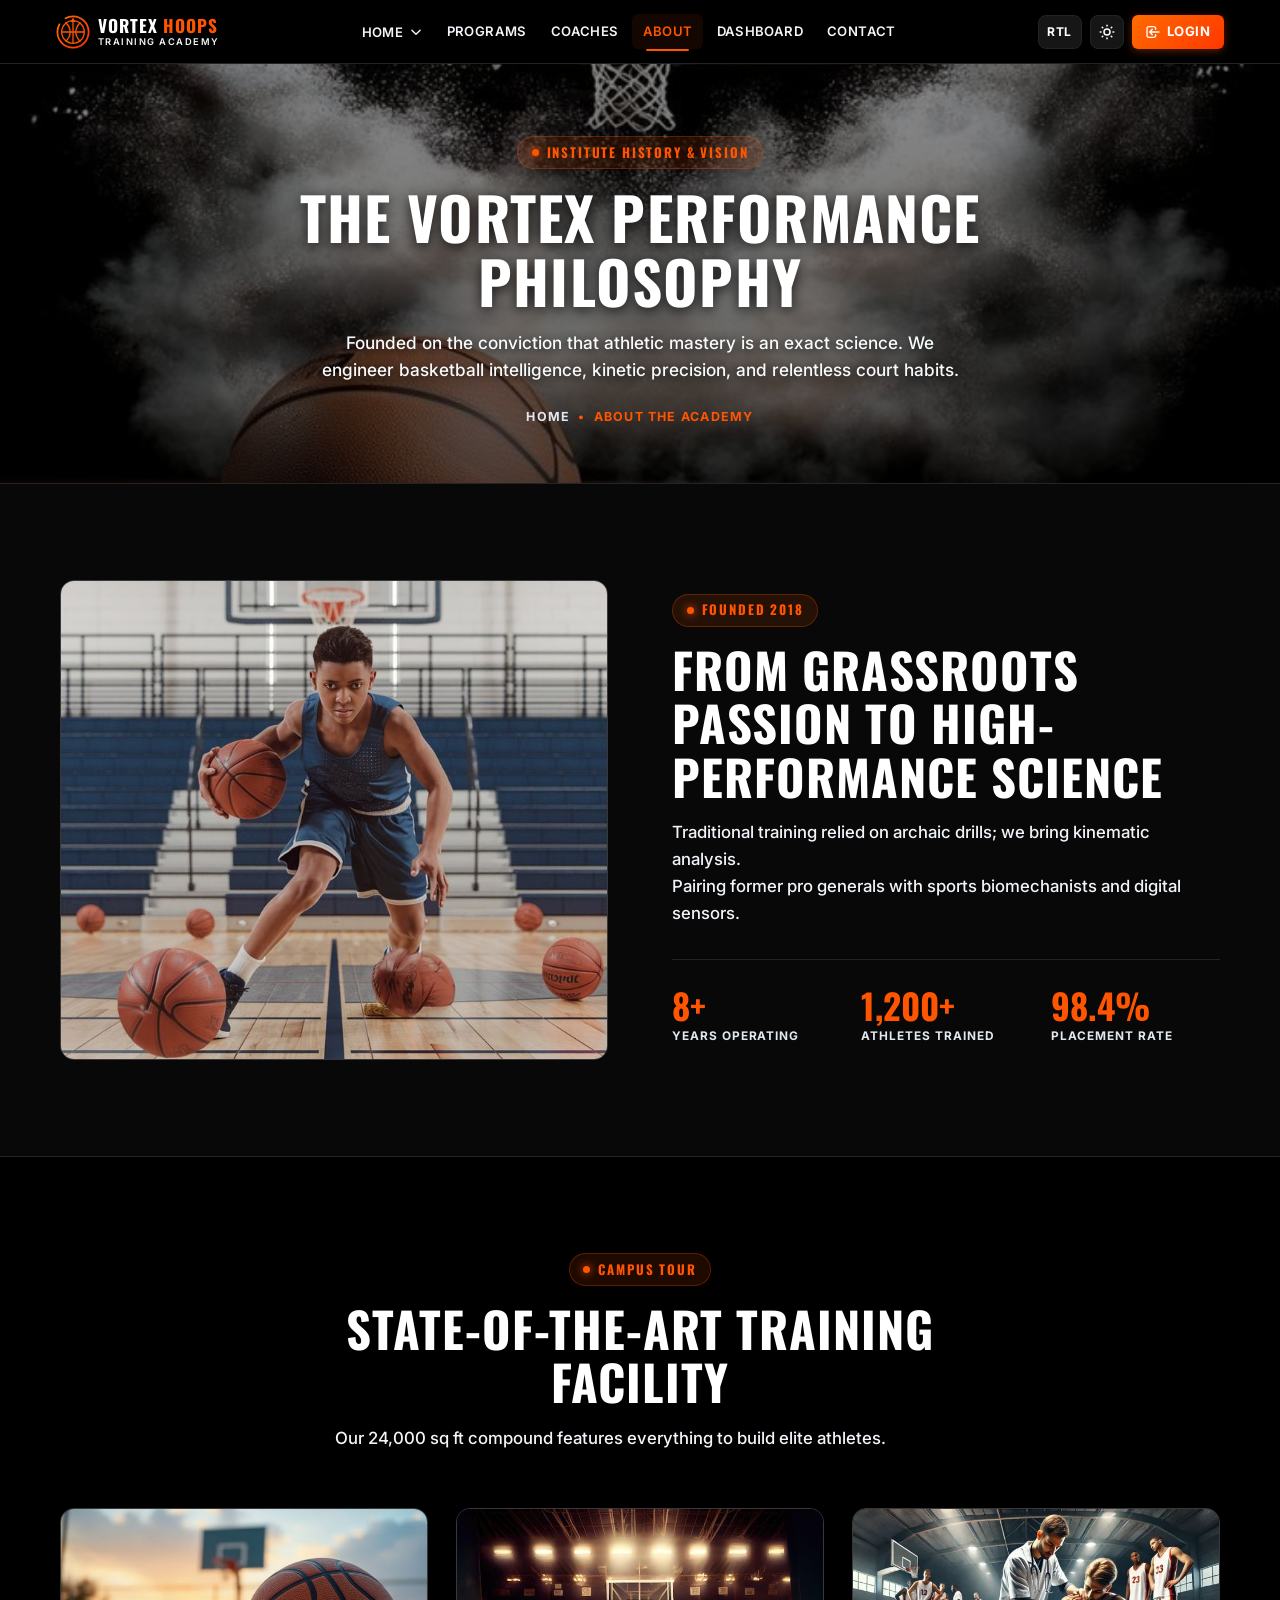
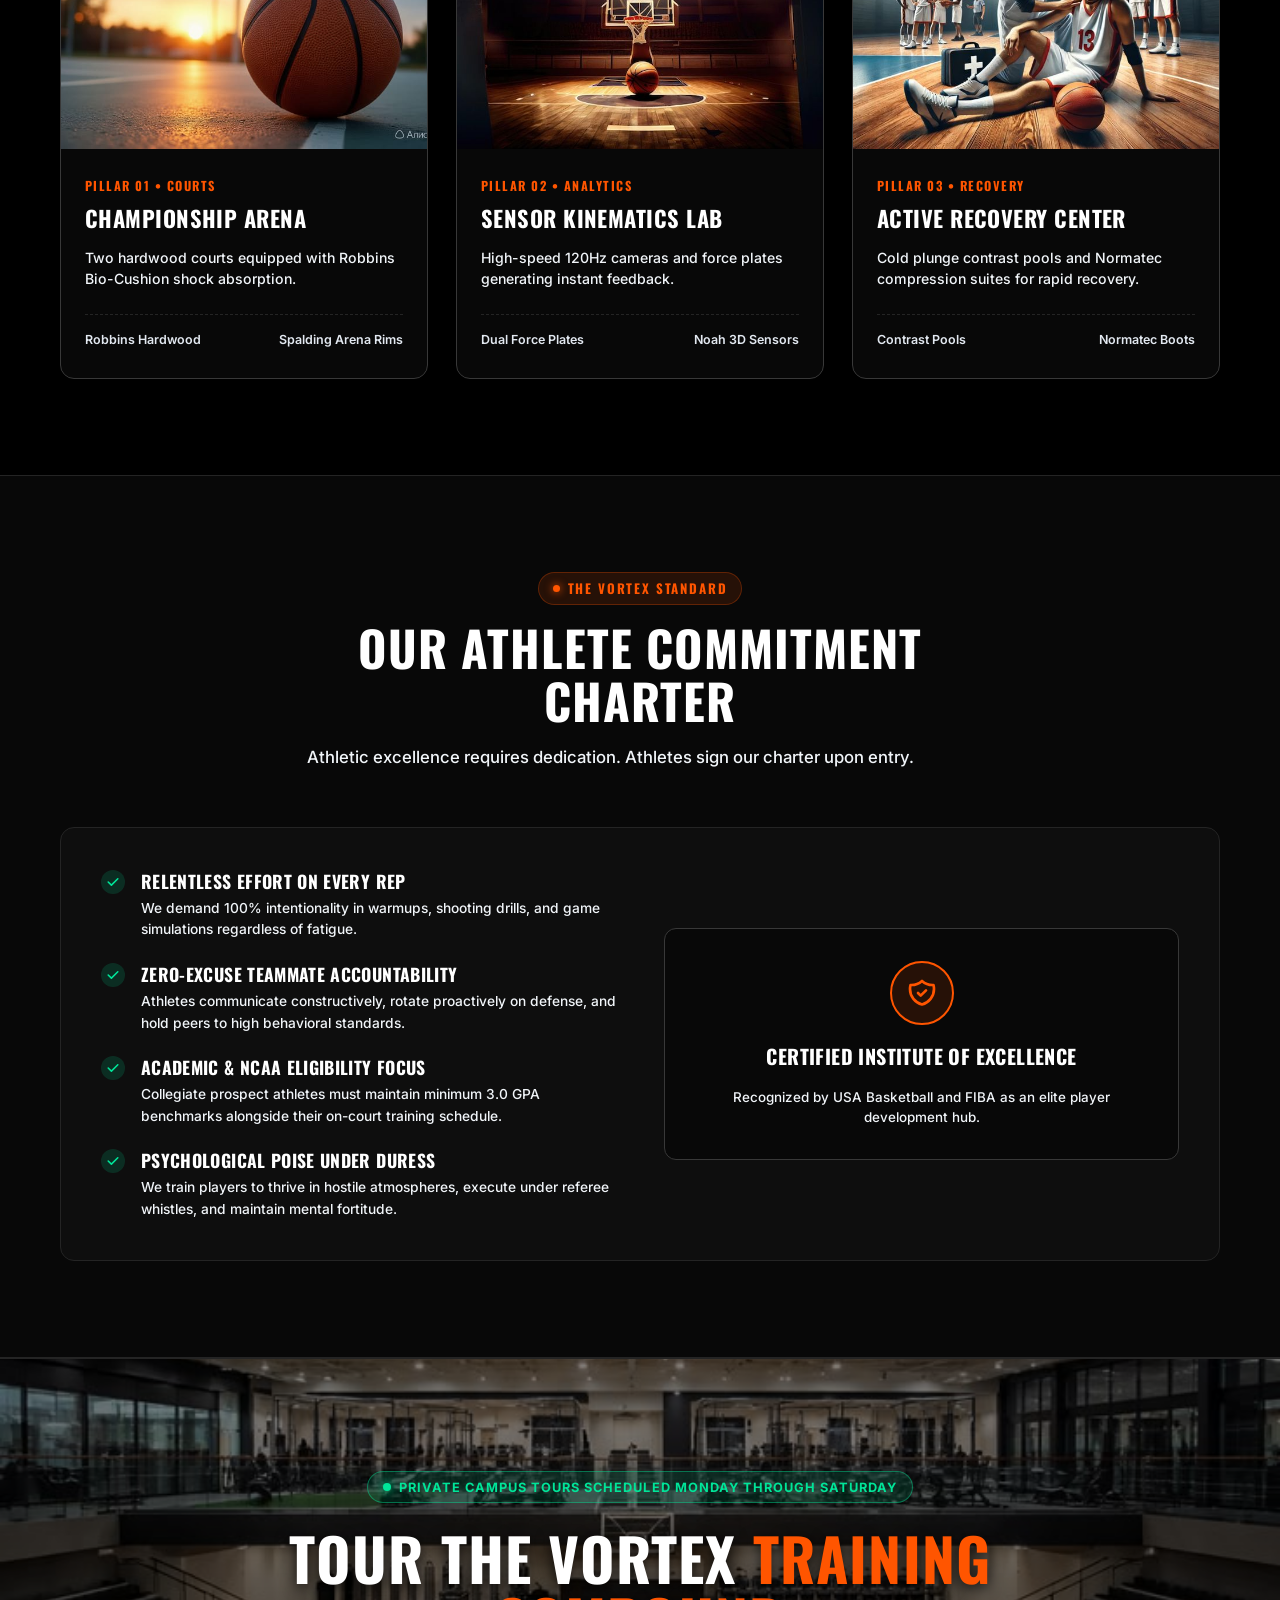
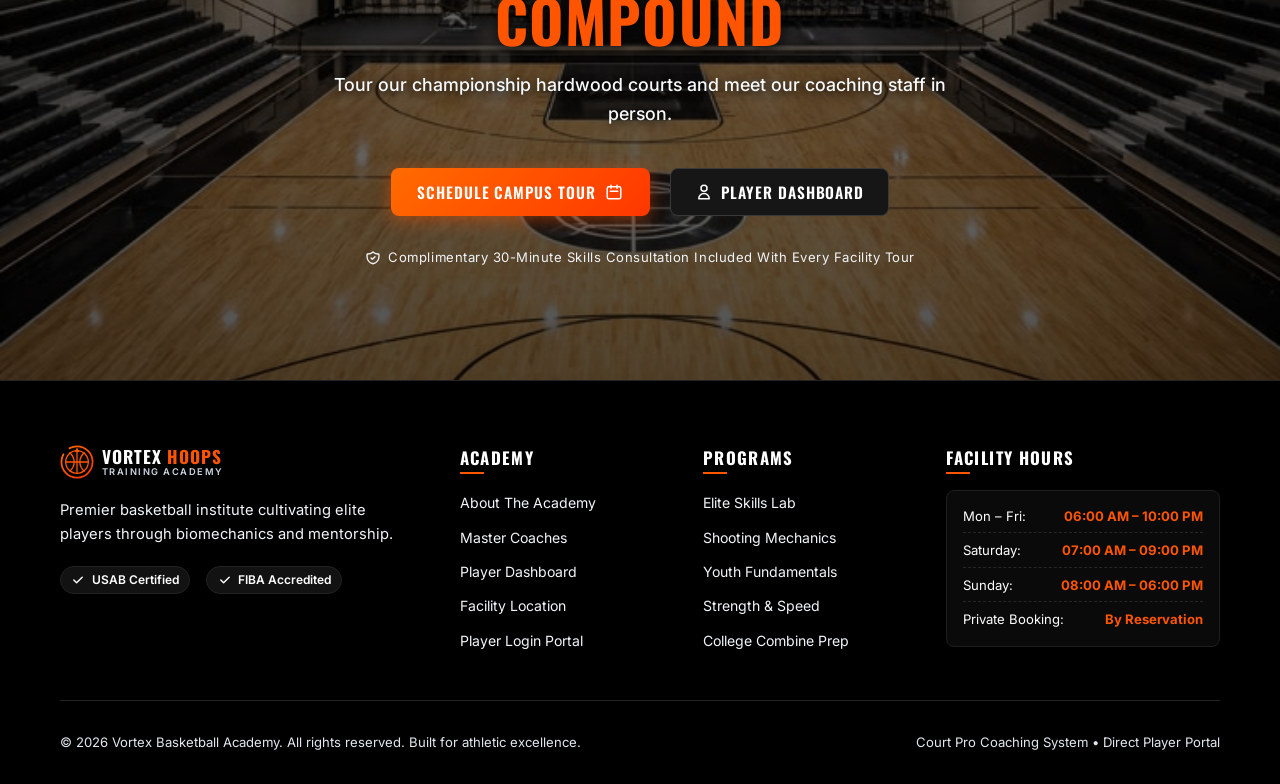
==== about.html @ 13c910e3 "first commit" ====
<!DOCTYPE html>
<html lang="en" dir="ltr" class="dark">

<head>
  <meta charset="UTF-8">
  <meta name="viewport" content="width=device-width, initial-scale=1.0">
  <title>About The Academy &amp; Mission | Vortex Basketball Academy</title>

  <!-- Favicon -->
  <link rel="icon" type="image/svg+xml" href="assets/images/icons/favicon.svg">

  <!-- Core Stylesheets (Zero Inline CSS) -->
  <link rel="stylesheet" href="assets/css/style.css">
  <link rel="stylesheet" href="assets/css/responsive.css">
</head>

<body>

  <!-- ======================================================================
       PAGE LOADER
       ====================================================================== -->
  <div id="page-loader" role="status" aria-live="polite">
    <div class="loader-brand-box">
      <div class="loader-logo-wrap">
        <img src="assets/images/icons/logo.svg" alt="Vortex Basketball Academy Logo" width="72" height="72">
      </div>
      <h2 class="loader-brand-title">Vortex Academy</h2>
      <p class="loader-brand-tag">About &amp; Mission</p>
      <div class="loader-bar-wrap">
        <div class="loader-bar-progress"></div>
      </div>
    </div>
  </div>

  <!-- ======================================================================
       GLOBAL FIXED HEADER
       ====================================================================== -->
  <header class="site-header" id="main-header">
    <div class="header-container">

      <!-- Brand Logo & Name -->
      <a href="index.html" class="brand-link" aria-label="Vortex Basketball Academy Home">
        <img src="assets/images/icons/logo.svg" alt="Vortex Logo" class="brand-logo-img" width="36" height="36">
        <div class="brand-text-group">
          <span class="brand-title">VORTEX <span>HOOPS</span></span>
          <span class="brand-tagline">TRAINING ACADEMY</span>
        </div>
      </a>

      <!-- Desktop Navigation - Exactly 6 items -->
      <nav class="desktop-nav" aria-label="Primary Navigation">
        <!-- 1. Home (Click-only Dropdown) -->
        <div class="nav-dropdown-item">
          <button type="button" class="nav-link nav-dropdown-btn" aria-expanded="false" aria-haspopup="true">
            <span>Home</span>
            <svg class="dropdown-arrow" fill="none" stroke="currentColor" viewBox="0 0 24 24" aria-hidden="true">
              <path stroke-linecap="round" stroke-linejoin="round" d="M19 9l-7 7-7-7" />
            </svg>
          </button>
          <div class="nav-dropdown-menu" role="menu">
            <a href="index.html" class="dropdown-link" role="menuitem">
              <span>Home 1 (Training Hub)</span>
            </a>
            <a href="home-2.html" class="dropdown-link" role="menuitem">
              <span>Home 2 (Pro Performance)</span>
            </a>
          </div>
        </div>

        <!-- 2. Programs -->
        <a href="programs.html" class="nav-link">Programs</a>

        <!-- 3. Coaches -->
        <a href="coaches.html" class="nav-link">Coaches</a>

        <!-- 4. About -->
        <a href="about.html" class="nav-link active">About</a>

        <!-- 5. Dashboard -->
        <a href="dashboard.html" class="nav-link">Dashboard</a>

        <!-- 6. Contact -->
        <a href="contact.html" class="nav-link">Contact</a>
      </nav>

      <!-- Header Action Controls -->
      <div class="header-actions">
        <!-- RTL / LTR Toggle Button -->
        <button type="button" class="icon-control-btn rtl-toggle-btn" aria-label="Toggle Text Direction">
          <span class="dir-label">RTL</span>
        </button>

        <!-- Dark / Light Mode Toggle Button -->
        <button type="button" class="icon-control-btn theme-toggle-btn" aria-label="Toggle Theme Mode">
          <svg class="moon-icon" fill="none" stroke="currentColor" viewBox="0 0 24 24" aria-hidden="true">
            <path stroke-linecap="round" stroke-linejoin="round" stroke-width="2"
              d="M20.354 15.354A9 9 0 018.646 3.646 9.003 9.003 0 0012 21a9.003 9.003 0 008.354-5.646z" />
          </svg>
          <svg class="sun-icon" fill="none" stroke="currentColor" viewBox="0 0 24 24" aria-hidden="true">
            <path stroke-linecap="round" stroke-linejoin="round" stroke-width="2"
              d="M12 3v1m0 16v1m9-9h-1M4 12H3m15.364 6.364l-.707-.707M6.343 6.343l-.707-.707m12.728 0l-.707.707M6.343 17.657l-.707.707M16 12a4 4 0 11-8 0 4 4 0 018 0z" />
          </svg>
        </button>

        <!-- Player Portal Login Button -->
        <a href="login.html" class="header-login-btn" aria-label="Player Portal Login">
          <svg fill="none" stroke="currentColor" viewBox="0 0 24 24" aria-hidden="true">
            <path stroke-linecap="round" stroke-linejoin="round" stroke-width="2"
              d="M11 16l-4-4m0 0l4-4m-4 4h14m-5 4v1a3 3 0 01-3 3H6a3 3 0 01-3-3V7a3 3 0 013-3h7a3 3 0 013 3v1" />
          </svg>
          <span>Login</span>
        </a>

        <!-- Mobile Drawer Toggle Hamburger -->
        <button type="button" class="mobile-toggle-btn" aria-label="Open Mobile Menu" aria-expanded="false"
          aria-controls="mobile-drawer">
          <svg fill="none" stroke="currentColor" viewBox="0 0 24 24" aria-hidden="true">
            <path stroke-linecap="round" stroke-linejoin="round" stroke-width="2" d="M4 6h16M4 12h16M4 18h16" />
          </svg>
        </button>
      </div>

    </div>
  </header>

  <!-- ======================================================================
       MOBILE MENU DRAWER & BACKDROP
       ====================================================================== -->
  <div class="mobile-menu-backdrop" aria-hidden="true"></div>

  <aside class="mobile-menu-drawer" id="mobile-drawer" aria-label="Mobile Navigation Drawer">
    <div class="mobile-drawer-header">
      <div class="brand-link">
        <img src="assets/images/icons/logo.svg" alt="Vortex Logo" class="brand-logo-img" width="32" height="32">
        <div class="brand-text-group">
          <span class="brand-title">VORTEX <span>HOOPS</span></span>
          <span class="brand-tagline">TRAINING ACADEMY</span>
        </div>
      </div>
      <button type="button" class="mobile-close-btn" aria-label="Close Mobile Menu">
        <svg fill="none" stroke="currentColor" viewBox="0 0 24 24" aria-hidden="true" width="20" height="20">
          <path stroke-linecap="round" stroke-linejoin="round" stroke-width="2" d="M6 18L18 6M6 6l12 12" />
        </svg>
      </button>
    </div>

    <div class="mobile-drawer-body">
      <ul class="mobile-nav-list">
        <!-- 1. Home Accordion (Click only) -->
        <li class="mobile-accordion-group">
          <button type="button" class="mobile-nav-link mobile-accordion-btn" aria-expanded="false">
            <span>Home</span>
            <svg class="accordion-chevron" fill="none" stroke="currentColor" viewBox="0 0 24 24" aria-hidden="true"
              width="16" height="16">
              <path stroke-linecap="round" stroke-linejoin="round" stroke-width="2" d="M19 9l-7 7-7-7" />
            </svg>
          </button>
          <div class="mobile-accordion-content">
            <a href="index.html" class="mobile-sub-link">Home 1 (Training Hub)</a>
            <a href="home-2.html" class="mobile-sub-link">Home 2 (Pro Performance)</a>
          </div>
        </li>

        <!-- 2. Programs -->
        <li>
          <a href="programs.html" class="mobile-nav-link">Programs</a>
        </li>

        <!-- 3. Coaches -->
        <li>
          <a href="coaches.html" class="mobile-nav-link">Coaches</a>
        </li>

        <!-- 4. About -->
        <li>
          <a href="about.html" class="mobile-nav-link active">About</a>
        </li>

        <!-- 5. Dashboard -->
        <li>
          <a href="dashboard.html" class="mobile-nav-link">Dashboard</a>
        </li>

        <!-- 6. Contact -->
        <li>
          <a href="contact.html" class="mobile-nav-link">Contact</a>
        </li>
      </ul>

      <!-- Mobile Controls Row -->
      <div class="mobile-drawer-controls">
        <div class="mobile-controls-row">
          <button type="button" class="mobile-action-pill rtl-toggle-btn" aria-label="Toggle Text Direction">
            <svg fill="none" stroke="currentColor" viewBox="0 0 24 24" aria-hidden="true" width="16" height="16">
              <path stroke-linecap="round" stroke-linejoin="round" stroke-width="2"
                d="M8 7h12m0 0l-4-4m4 4l-4 4m0 6H4m0 0l4 4m-4-4l4-4" />
            </svg>
            <span class="dir-label">RTL</span>
          </button>

          <button type="button" class="mobile-action-pill theme-toggle-btn" aria-label="Toggle Theme Mode">
            <svg class="moon-icon" fill="none" stroke="currentColor" viewBox="0 0 24 24" aria-hidden="true" width="16"
              height="16">
              <path stroke-linecap="round" stroke-linejoin="round" stroke-width="2"
                d="M20.354 15.354A9 9 0 018.646 3.646 9.003 9.003 0 0012 21a9.003 9.003 0 008.354-5.646z" />
            </svg>
            <svg class="sun-icon" fill="none" stroke="currentColor" viewBox="0 0 24 24" aria-hidden="true" width="16"
              height="16">
              <path stroke-linecap="round" stroke-linejoin="round" stroke-width="2"
                d="M12 3v1m0 16v1m9-9h-1M4 12H3m15.364 6.364l-.707-.707M6.343 6.343l-.707-.707m12.728 0l-.707.707M6.343 17.657l-.707.707M16 12a4 4 0 11-8 0 4 4 0 018 0z" />
            </svg>
            <span>Theme</span>
          </button>
        </div>

        <a href="login.html" class="mobile-login-pill" aria-label="Player Portal Login">
          <svg fill="none" stroke="currentColor" viewBox="0 0 24 24" aria-hidden="true" width="18" height="18">
            <path stroke-linecap="round" stroke-linejoin="round" stroke-width="2"
              d="M11 16l-4-4m0 0l4-4m-4 4h14m-5 4v1a3 3 0 01-3 3H6a3 3 0 01-3-3V7a3 3 0 013-3h7a3 3 0 013 3v1" />
          </svg>
          <span>Player Portal</span>
        </a>
      </div>
    </div>
  </aside>

  <!-- ======================================================================
       MAIN CONTENT: EXACTLY 5 MAIN CONTENT SECTIONS (INNER PAGE 03)
       ====================================================================== -->
  <main id="main-content">

    <!-- --------------------------------------------------------------------
         SECTION 1: STANDARDIZED INNER PAGE HERO
         Uniform height across all inner pages (min-height: 420px)
         -------------------------------------------------------------------- -->
    <section class="inner-page-hero about-hero-bg" aria-label="About Page Banner">
      <div class="inner-hero-overlay" aria-hidden="true"></div>
      <div class="site-container">
        <div class="inner-hero-content">
          <span class="section-eyebrow">Institute History &amp; Vision</span>
          <h1 class="inner-hero-title">The Vortex Performance Philosophy</h1>
          <p class="inner-hero-desc">
            Founded on the conviction that athletic mastery is an exact science. We engineer basketball intelligence,
            kinetic precision, and relentless court habits.
          </p>
          <div class="breadcrumb-trail">
            <a href="index.html">Home</a>
            <span>&bull;</span>
            <span>About The Academy</span>
          </div>
        </div>
      </div>
    </section>

    <!-- --------------------------------------------------------------------
         SECTION 2: ACADEMY ORIGIN & BIOMECHANICS MISSION
         -------------------------------------------------------------------- -->
    <section class="section-origin" aria-label="Academy Origin and Mission">
      <div class="site-container">

        <div class="origin-grid">
          <!-- Left Visual Anchor -->
          <div class="origin-media-wrap">
            <img src="assets/images/about/p28.jpg" alt="Vortex founder tying basketball shoes on hardwood" width="600"
              height="480" loading="lazy">
          </div>

          <!-- Right Heritage Content -->
          <div>
            <span class="section-eyebrow">Founded 2018</span>
            <h2 class="section-heading-lg">From Grassroots Passion to High-Performance Science</h2>
            <p class="section-subtext">
              Traditional training relied on archaic drills; we bring kinematic analysis.
            </p>
            <p class="section-subtext">
              Pairing former pro generals with sports biomechanists and digital sensors.
            </p>

            <div class="origin-stats-row">
              <div class="origin-stat-item">
                <span class="origin-stat-num">8+</span>
                <span class="origin-stat-lbl">Years Operating</span>
              </div>
              <div class="origin-stat-item">
                <span class="origin-stat-num">1,200+</span>
                <span class="origin-stat-lbl">Athletes Trained</span>
              </div>
              <div class="origin-stat-item">
                <span class="origin-stat-num">98.4%</span>
                <span class="origin-stat-lbl">Placement Rate</span>
              </div>
            </div>
          </div>
        </div>

      </div>
    </section>

    <!-- --------------------------------------------------------------------
         SECTION 3: THE 3 FACILITY PILLARS & ARENA TOUR (3 EVEN CARDS)
         Strictly equal heights, balanced line heights, uniform metrics
         -------------------------------------------------------------------- -->
    <section class="section-facility-pillars" aria-label="Academy Training Facilities">
      <div class="site-container">

        <div class="section-header-center">
          <span class="section-eyebrow">Campus Tour</span>
          <h2 class="section-heading-lg">State-of-the-Art Training Facility</h2>
          <p class="section-subtext">
            Our 24,000 sq ft compound features everything to build elite athletes.
          </p>
        </div>

        <div class="facility-pillars-grid">
          <!-- Card 1: Maple Arena -->
          <div class="facility-card">
            <div class="facility-card-photo">
              <img src="assets/images/about/p29.jpg" alt="Championship Maple Hardwood Basketball Court" width="400"
                height="240" loading="lazy">
            </div>
            <div class="facility-card-body">
              <span class="facility-card-tag">Pillar 01 &bull; Courts</span>
              <h3 class="facility-card-title">Championship Arena</h3>
              <p class="facility-card-desc">
                Two hardwood courts equipped with Robbins Bio-Cushion shock absorption.
              </p>
              <div class="facility-specs-row">
                <span>Robbins Hardwood</span>
                <span>Spalding Arena Rims</span>
              </div>
            </div>
          </div>

          <!-- Card 2: Biomechanics Sensor Lab -->
          <div class="facility-card">
            <div class="facility-card-photo">
              <img src="assets/images/about/p30.jpg" alt="Digital Biomechanics Sports Sensor Station" width="400"
                height="240" loading="lazy">
            </div>
            <div class="facility-card-body">
              <span class="facility-card-tag">Pillar 02 &bull; Analytics</span>
              <h3 class="facility-card-title">Sensor Kinematics Lab</h3>
              <p class="facility-card-desc">
                High-speed 120Hz cameras and force plates generating instant feedback.
              </p>
              <div class="facility-specs-row">
                <span>Dual Force Plates</span>
                <span>Noah 3D Sensors</span>
              </div>
            </div>
          </div>

          <!-- Card 3: Recovery Lounge -->
          <div class="facility-card">
            <div class="facility-card-photo">
              <img src="assets/images/about/p31.jpg" alt="Hydrotherapy and athletic recovery suite" width="400"
                height="240" loading="lazy">
            </div>
            <div class="facility-card-body">
              <span class="facility-card-tag">Pillar 03 &bull; Recovery</span>
              <h3 class="facility-card-title">Active Recovery Center</h3>
              <p class="facility-card-desc">
                Cold plunge contrast pools and Normatec compression suites for rapid recovery.
              </p>
              <div class="facility-specs-row">
                <span>Contrast Pools</span>
                <span>Normatec Boots</span>
              </div>
            </div>
          </div>
        </div>

      </div>
    </section>

    <!-- --------------------------------------------------------------------
         SECTION 4: ACADEMY ATHLETE CHARTER & ETHICS
         -------------------------------------------------------------------- -->
    <section class="section-charter" aria-label="Academy Athlete Charter and Standards">
      <div class="site-container">

        <div class="section-header-center">
          <span class="section-eyebrow">The Vortex Standard</span>
          <h2 class="section-heading-lg">Our Athlete Commitment Charter</h2>
          <p class="section-subtext">
            Athletic excellence requires dedication. Athletes sign our charter upon entry.
          </p>
        </div>

        <div class="charter-card-box">
          <!-- Left Standards List -->
          <ul class="charter-rules-list">
            <li class="charter-rule-item">
              <span class="charter-check-icon" aria-hidden="true">
                <svg fill="currentColor" viewBox="0 0 20 20" width="16" height="16">
                  <path fill-rule="evenodd"
                    d="M16.707 5.293a1 1 0 010 1.414l-8 8a1 1 0 01-1.414 0l-4-4a1 1 0 011.414-1.414L8 12.586l7.293-7.293a1 1 0 011.414 0z"
                    clip-rule="evenodd" />
                </svg>
              </span>
              <div>
                <h3 class="charter-rule-title">Relentless Effort on Every Rep</h3>
                <p class="charter-rule-desc">We demand 100% intentionality in warmups, shooting drills, and game
                  simulations regardless of fatigue.</p>
              </div>
            </li>

            <li class="charter-rule-item">
              <span class="charter-check-icon" aria-hidden="true">
                <svg fill="currentColor" viewBox="0 0 20 20" width="16" height="16">
                  <path fill-rule="evenodd"
                    d="M16.707 5.293a1 1 0 010 1.414l-8 8a1 1 0 01-1.414 0l-4-4a1 1 0 011.414-1.414L8 12.586l7.293-7.293a1 1 0 011.414 0z"
                    clip-rule="evenodd" />
                </svg>
              </span>
              <div>
                <h3 class="charter-rule-title">Zero-Excuse Teammate Accountability</h3>
                <p class="charter-rule-desc">Athletes communicate constructively, rotate proactively on defense, and
                  hold peers to high behavioral standards.</p>
              </div>
            </li>

            <li class="charter-rule-item">
              <span class="charter-check-icon" aria-hidden="true">
                <svg fill="currentColor" viewBox="0 0 20 20" width="16" height="16">
                  <path fill-rule="evenodd"
                    d="M16.707 5.293a1 1 0 010 1.414l-8 8a1 1 0 01-1.414 0l-4-4a1 1 0 011.414-1.414L8 12.586l7.293-7.293a1 1 0 011.414 0z"
                    clip-rule="evenodd" />
                </svg>
              </span>
              <div>
                <h3 class="charter-rule-title">Academic &amp; NCAA Eligibility Focus</h3>
                <p class="charter-rule-desc">Collegiate prospect athletes must maintain minimum 3.0 GPA benchmarks
                  alongside their on-court training schedule.</p>
              </div>
            </li>

            <li class="charter-rule-item">
              <span class="charter-check-icon" aria-hidden="true">
                <svg fill="currentColor" viewBox="0 0 20 20" width="16" height="16">
                  <path fill-rule="evenodd"
                    d="M16.707 5.293a1 1 0 010 1.414l-8 8a1 1 0 01-1.414 0l-4-4a1 1 0 011.414-1.414L8 12.586l7.293-7.293a1 1 0 011.414 0z"
                    clip-rule="evenodd" />
                </svg>
              </span>
              <div>
                <h3 class="charter-rule-title">Psychological Poise Under Duress</h3>
                <p class="charter-rule-desc">We train players to thrive in hostile atmospheres, execute under referee
                  whistles, and maintain mental fortitude.</p>
              </div>
            </li>
          </ul>

          <!-- Right Seal Box -->
          <div class="charter-badge-column">
            <div class="charter-seal">
              <svg fill="none" stroke="currentColor" viewBox="0 0 24 24" aria-hidden="true">
                <path stroke-linecap="round" stroke-linejoin="round" stroke-width="2"
                  d="M9 12l2 2 4-4m5.618-4.016A11.955 11.955 0 0112 2.944a11.955 11.955 0 01-8.618 3.04A12.02 12.02 0 003 9c0 5.591 3.824 10.29 9 11.622 5.176-1.332 9-6.03 9-11.622 0-1.042-.133-2.052-.382-3.016z" />
              </svg>
            </div>
            <h3 class="charter-seal-title">Certified Institute of Excellence</h3>
            <p class="charter-seal-text">
              Recognized by USA Basketball and FIBA as an elite player development hub.
            </p>
          </div>
        </div>

      </div>
    </section>

    <!-- --------------------------------------------------------------------
         SECTION 5: CAMPUS VISIT & FACILITY TOUR CTA (MANDATORY FINAL SECTION)
         -------------------------------------------------------------------- -->
    <section class="section-about-cta" aria-label="Book a Facility Tour Call to Action">
      <div class="site-container">
        <div class="cta-box-inner">

          <div class="cta-live-indicator">
            <span class="cta-live-dot" aria-hidden="true"></span>
            <span>Private Campus Tours Scheduled Monday Through Saturday</span>
          </div>

          <h2 class="cta-main-title">
            Tour the Vortex <span>Training Compound</span>
          </h2>

          <p class="cta-description">
            Tour our championship hardwood courts and meet our coaching staff in person.
          </p>

          <div class="cta-buttons-row">
            <a href="contact.html" class="btn-primary-court">
              <span>Schedule Campus Tour</span>
              <svg fill="none" stroke="currentColor" viewBox="0 0 24 24" width="18" height="18" aria-hidden="true">
                <path stroke-linecap="round" stroke-linejoin="round" stroke-width="2"
                  d="M8 7V3m8 4V3m-9 8h10M5 21h14a2 2 0 002-2V7a2 2 0 00-2-2H5a2 2 0 00-2 2v12a2 2 0 002 2z" />
              </svg>
            </a>
            <a href="login.html" class="btn-secondary-court">
              <svg fill="none" stroke="currentColor" viewBox="0 0 24 24" width="18" height="18" aria-hidden="true">
                <path stroke-linecap="round" stroke-linejoin="round" stroke-width="2"
                  d="M16 7a4 4 0 11-8 0 4 4 0 018 0zM12 14a7 7 0 00-7 7h14a7 7 0 00-7-7z" />
              </svg>
              <span>Player Dashboard</span>
            </a>
          </div>

          <div class="cta-guarantee-note">
            <svg fill="none" stroke="currentColor" viewBox="0 0 24 24" width="16" height="16" aria-hidden="true">
              <path stroke-linecap="round" stroke-linejoin="round" stroke-width="2"
                d="M9 12l2 2 4-4m5.618-4.016A11.955 11.955 0 0112 2.944a11.955 11.955 0 01-8.618 3.04A12.02 12.02 0 003 9c0 5.591 3.824 10.29 9 11.622 5.176-1.332 9-6.03 9-11.622 0-1.042-.133-2.052-.382-3.016z" />
            </svg>
            <span>Complimentary 30-Minute Skills Consultation Included With Every Facility Tour</span>
          </div>

        </div>
      </div>
    </section>

  </main>

  <!-- ======================================================================
       GLOBAL SCROLL TO TOP BUTTON
       ====================================================================== -->
  <button type="button" class="scroll-top-btn" aria-label="Scroll back to top">
    <svg fill="none" stroke="currentColor" viewBox="0 0 24 24" aria-hidden="true">
      <path stroke-linecap="round" stroke-linejoin="round" d="M5 15l7-7 7 7" />
    </svg>
  </button>

  <!-- ======================================================================
       SHARED FOOTER
       ====================================================================== -->
  <footer class="site-footer">
    <div class="footer-container">
      <div class="footer-grid">
        <!-- Brand Column -->
        <div class="footer-brand-col">
          <a href="index.html" class="brand-link" aria-label="Vortex Basketball Academy">
            <img src="assets/images/icons/logo.svg" alt="Vortex Logo" class="brand-logo-img" width="36" height="36">
            <div class="brand-text-group">
              <span class="brand-title">VORTEX <span>HOOPS</span></span>
              <span class="brand-tagline">TRAINING ACADEMY</span>
            </div>
          </a>
          <p class="footer-desc">
            Premier basketball institute cultivating elite players through biomechanics and mentorship.
          </p>

          <!-- Social Media Channels (Matching Reference Model) -->
          <div class="footer-social-row" aria-label="Social Media Channels">
            <a href="https://instagram.com" class="footer-social-pill" aria-label="Instagram" target="_blank" rel="noopener">
              <svg fill="none" stroke="currentColor" viewBox="0 0 24 24" width="16" height="16" aria-hidden="true">
                <rect x="2" y="2" width="20" height="20" rx="5" ry="5" stroke-width="2"/>
                <path d="M16 11.37A4 4 0 1112.63 8 4 4 0 0116 11.37z" stroke-width="2"/>
                <circle cx="17.5" cy="6.5" r="1.5" fill="currentColor"/>
              </svg>
            </a>
            <a href="https://facebook.com" class="footer-social-pill" aria-label="Facebook" target="_blank" rel="noopener">
              <svg fill="currentColor" viewBox="0 0 24 24" width="16" height="16" aria-hidden="true">
                <path d="M22 12c0-5.523-4.477-10-10-10S2 6.477 2 12c0 4.991 3.657 9.128 8.438 9.878v-6.987h-2.54V12h2.54V9.797c0-2.506 1.492-3.89 3.777-3.89 1.094 0 2.238.195 2.238.195v2.46h-1.26c-1.243 0-1.63.771-1.63 1.562V12h2.773l-.443 2.89h-2.33v6.988C18.343 21.128 22 16.991 22 12z"/>
              </svg>
            </a>
            <a href="https://youtube.com" class="footer-social-pill" aria-label="YouTube" target="_blank" rel="noopener">
              <svg fill="currentColor" viewBox="0 0 24 24" width="16" height="16" aria-hidden="true">
                <path d="M23.498 6.186a3.016 3.016 0 00-2.122-2.136C19.505 3.545 12 3.545 12 3.545s-7.505 0-9.377.505A3.017 3.017 0 00.502 6.186C0 8.07 0 12 0 12s0 3.93.502 5.814a3.016 3.016 0 002.122 2.136c1.871.505 9.376.505 9.376.505s7.505 0 9.377-.505a3.015 3.015 0 002.122-2.136C24 15.93 24 12 24 12s0-3.93-.502-5.814zM9.545 15.568V8.432L15.818 12l-6.273 3.568z"/>
              </svg>
            </a>
            <a href="https://wa.me/18005554667" class="footer-social-pill" aria-label="WhatsApp" target="_blank" rel="noopener">
              <svg fill="currentColor" viewBox="0 0 24 24" width="16" height="16" aria-hidden="true">
                <path d="M12.031 0C5.397 0 0 5.398 0 12.034c0 2.12.553 4.19 1.603 6.01L.069 24l6.126-1.606a12.008 12.008 0 005.836 1.505h.005c6.632 0 12.03-5.398 12.03-12.035 0-3.217-1.252-6.24-3.528-8.517A11.97 11.97 0 0012.031 0zm0 22.029h-.004a10.02 10.02 0 01-5.11-1.397l-.367-.218-3.799.996 1.014-3.704-.239-.38a9.987 9.987 0 01-1.532-5.292c0-5.529 4.498-10.028 10.034-10.028 2.68 0 5.197 1.044 7.09 2.939a9.96 9.96 0 012.933 7.095c0 5.53-4.5 10.029-10.035 10.029z"/>
              </svg>
            </a>
          </div>

          <div class="footer-badges">
            <span class="footer-badge-pill">
              <svg fill="currentColor" viewBox="0 0 20 20" width="14" height="14" aria-hidden="true">
                <path fill-rule="evenodd"
                  d="M16.707 5.293a1 1 0 010 1.414l-8 8a1 1 0 01-1.414 0l-4-4a1 1 0 011.414-1.414L8 12.586l7.293-7.293a1 1 0 011.414 0z"
                  clip-rule="evenodd" />
              </svg>
              USAB Certified
            </span>
            <span class="footer-badge-pill">
              <svg fill="currentColor" viewBox="0 0 20 20" width="14" height="14" aria-hidden="true">
                <path fill-rule="evenodd"
                  d="M16.707 5.293a1 1 0 010 1.414l-8 8a1 1 0 01-1.414 0l-4-4a1 1 0 011.414-1.414L8 12.586l7.293-7.293a1 1 0 011.414 0z"
                  clip-rule="evenodd" />
              </svg>
              FIBA Accredited
            </span>
          </div>
        </div>

        <!-- Quick Links: Academy Column -->
        <div>
          <h3 class="footer-heading">Academy</h3>
          <ul class="footer-link-list">
            <li><a href="about.html">About The Academy</a></li>
            <li><a href="coaches.html">Master Coaches</a></li>
            <li><a href="dashboard.html">Player Dashboard</a></li>
            <li><a href="contact.html">Facility Location</a></li>
            <li><a href="login.html">Player Login Portal</a></li>
          </ul>
        </div>

        <!-- Training Programs Column -->
        <div>
          <h3 class="footer-heading">Programs</h3>
          <ul class="footer-link-list">
            <li><a href="programs.html">Elite Skills Lab</a></li>
            <li><a href="programs.html">Shooting Mechanics</a></li>
            <li><a href="programs.html">Youth Fundamentals</a></li>
            <li><a href="programs.html">Strength &amp; Speed</a></li>
            <li><a href="programs.html">College Combine Prep</a></li>
          </ul>
        </div>

        <!-- Schedule & Court Hours -->
        <div>
          <h3 class="footer-heading">Facility Hours</h3>
          <div class="footer-schedule-box">
            <div class="schedule-row">
              <span>Mon – Fri:</span>
              <span class="schedule-highlight">06:00 AM – 10:00 PM</span>
            </div>
            <div class="schedule-row">
              <span>Saturday:</span>
              <span class="schedule-highlight">07:00 AM – 09:00 PM</span>
            </div>
            <div class="schedule-row">
              <span>Sunday:</span>
              <span class="schedule-highlight">08:00 AM – 06:00 PM</span>
            </div>
            <div class="schedule-row">
              <span>Private Booking:</span>
              <span class="schedule-highlight">By Reservation</span>
            </div>
          </div>
        </div>
      </div>

      <!-- Footer Bottom Bar -->
      <div class="footer-bottom-bar">
        <p>&copy; 2026 Vortex Basketball Academy. All rights reserved. Built for athletic excellence.</p>
        <p>Court Pro Coaching System &bull; Direct Player Portal</p>
      </div>
    </div>
  </footer>

  <!-- Core Scripts (Zero Inline JS) -->
  <script src="assets/js/main.js"></script>
</body>

</html>
---- assets/css/style.css ----
/* ==========================================================================
   VORTEX BASKETBALL ACADEMY - GLOBAL CORE STYLESHEET
   Brand: Vortex Basketball Academy
   Technology: CSS3 Custom Properties & Responsive System
   ========================================================================== */

/* Google Fonts Import: Oswald (Athletic Eyebrows & Headings) + Inter (Body/UI) */
@import url('https://fonts.googleapis.com/css2?family=Inter:wght@300;400;500;600;700;800&family=Oswald:wght@500;600;700&display=swap');

:root {
  /* Brand Palette */
  --color-primary: #FF5500;
  --color-primary-hover: #E04B00;
  --color-primary-glow: rgba(255, 85, 0, 0.35);
  --color-accent: #00E599;

  /* Shared Uniform Container Width (Header, Sections, Footer) */
  --container-max: 1200px;

  /* Light Theme Base (High-Contrast Black & Deep Slate on Crisp Light) */
  --bg-body: #FFFFFF;
  --bg-surface: #F8FAFC;
  --bg-card: #FFFFFF;
  --bg-elevated: #F1F5F9;
  --border-subtle: #E2E8F0;
  --border-strong: #CBD5E1;
  --text-bright: #000000;
  /* Bold Headings (100% black) */
  --text-main: #0F172A;
  /* Primary Text (Deep slate) */
  --text-muted: #1E293B;
  /* Descriptions & Body Text (Dark high-contrast slate) */
  --text-soft: #334155;
  /* Labels, Badges, Timestamps (Clear dark slate) */
  --header-bg: rgba(255, 255, 255, 0.96);
  --bg-header: rgba(255, 255, 255, 0.96);
  --footer-bg: #0A0A0A;
  --footer-text: #FFFFFF;

  /* Header dimensions */
  --header-height: 64px;

  /* Transitions */
  --ease-smooth: cubic-bezier(0.16, 1, 0.3, 1);
  --duration-fast: 180ms;
  --duration-normal: 280ms;
}

/* Dark Theme - Strictly #000000 (Pure Black) with Ultra-Bright High-Contrast Text */
html.dark {
  --bg-body: #000000;
  --bg-surface: #080808;
  --bg-card: #0E0E0E;
  --bg-elevated: #161616;
  --border-subtle: #242424;
  --border-strong: #383838;
  --text-bright: #FFFFFF;
  /* Pure white headings */
  --text-main: #FFFFFF;
  /* Pure white text */
  --text-muted: #F1F5F9;
  /* Ultra-bright white body text */
  --text-soft: #E2E8F0;
  /* Bright white labels/metadata */
  --header-bg: rgba(0, 0, 0, 0.95);
  --bg-header: rgba(0, 0, 0, 0.95);
  --footer-bg: #000000;
  --footer-text: #FFFFFF;
}

/* Base Reset & Core Typography */
*,
*::before,
*::after {
  box-sizing: border-box;
  margin: 0;
  padding: 0;
}

html {
  font-family: 'Inter', -apple-system, BlinkMacSystemFont, 'Segoe UI', Roboto, sans-serif;
  font-size: 16px;
  scroll-behavior: smooth;
  text-rendering: optimizeLegibility;
  -webkit-font-smoothing: antialiased;
}

body {
  background-color: var(--bg-body);
  color: var(--text-main);
  min-height: 100vh;
  display: flex;
  flex-direction: column;
  line-height: 1.5;
  transition: background-color var(--duration-normal) var(--ease-smooth),
    color var(--duration-normal) var(--ease-smooth);
  padding-top: var(--header-height);
  overflow-x: hidden;
}

h1,
h2,
h3,
h4,
.font-heading {
  font-family: 'Oswald', sans-serif;
  letter-spacing: 0.02em;
  text-transform: uppercase;
  color: var(--text-bright);
}

a {
  color: inherit;
  text-decoration: none;
  transition: color var(--duration-fast) var(--ease-smooth);
}

button {
  font-family: inherit;
  border: none;
  background: none;
  cursor: pointer;
}

img,
svg {
  display: block;
  max-width: 100%;
}

/* Accessible focus ring */
:focus-visible {
  outline: 2px solid var(--color-primary);
  outline-offset: 3px;
}

/* ==========================================================================
   PAGE LOADER
   ========================================================================== */
#page-loader {
  position: fixed;
  inset: 0;
  z-index: 99999;
  background-color: #000000;
  display: flex;
  flex-direction: column;
  align-items: center;
  justify-content: center;
  transition: opacity 400ms var(--ease-smooth), visibility 400ms var(--ease-smooth);
}

#page-loader.is-loaded {
  opacity: 0;
  visibility: hidden;
  pointer-events: none;
}

.loader-brand-box {
  display: flex;
  flex-direction: column;
  align-items: center;
  text-align: center;
}

.loader-logo-wrap {
  width: 72px;
  height: 72px;
  margin-bottom: 1.25rem;
  animation: pulseLogo 1.6s ease-in-out infinite;
}

.loader-brand-title {
  font-family: 'Oswald', sans-serif;
  font-size: 1.5rem;
  font-weight: 700;
  letter-spacing: 0.12em;
  color: #FFFFFF;
  text-transform: uppercase;
}

.loader-brand-tag {
  font-size: 0.75rem;
  letter-spacing: 0.2em;
  color: var(--color-primary);
  text-transform: uppercase;
  font-weight: 600;
  margin-top: 0.25rem;
}

.loader-bar-wrap {
  width: 180px;
  height: 3px;
  background: #1A1A1A;
  border-radius: 999px;
  margin-top: 1.5rem;
  overflow: hidden;
  position: relative;
}

.loader-bar-progress {
  position: absolute;
  top: 0;
  left: 0;
  height: 100%;
  width: 45%;
  background: linear-gradient(90deg, #FF6B00, #FF3700);
  border-radius: 999px;
  animation: slideLoader 1.4s ease-in-out infinite;
}

@keyframes pulseLogo {

  0%,
  100% {
    transform: scale(1);
    filter: drop-shadow(0 0 10px rgba(255, 85, 0, 0.4));
  }

  50% {
    transform: scale(1.08);
    filter: drop-shadow(0 0 24px rgba(255, 85, 0, 0.8));
  }
}

@keyframes slideLoader {
  0% {
    left: -50%;
    width: 30%;
  }

  50% {
    left: 35%;
    width: 60%;
  }

  100% {
    left: 100%;
    width: 30%;
  }
}

/* ==========================================================================
   GLOBAL FIXED HEADER
   Compact height, 1-line desktop, logo + brand, 6 nav items, RTL/LTR, dark, login
   ========================================================================== */
.site-header {
  position: fixed;
  top: 0;
  left: 0;
  right: 0;
  height: var(--header-height);
  background-color: var(--header-bg);
  backdrop-filter: blur(12px);
  -webkit-backdrop-filter: blur(12px);
  border-bottom: 1px solid var(--border-subtle);
  z-index: 1000;
  transition: background-color var(--duration-fast) var(--ease-smooth),
    border-color var(--duration-fast) var(--ease-smooth),
    box-shadow var(--duration-fast) var(--ease-smooth);
}

.site-header.is-scrolled {
  box-shadow: 0 4px 20px rgba(0, 0, 0, 0.25);
}

.header-container {
  max-width: var(--container-max);
  height: 100%;
  margin: 0 auto;
  padding: 0 1.25rem;
  display: flex;
  align-items: center;
  justify-content: space-between;
  gap: 1.25rem;
  width: 100%;
}

/* Brand Link */
.brand-link {
  display: inline-flex;
  align-items: center;
  gap: 0.65rem;
  flex-shrink: 0;
}

.brand-logo-img {
  width: 36px;
  height: 36px;
  flex-shrink: 0;
}

.brand-text-group {
  display: flex;
  flex-direction: column;
  line-height: 1;
}

.brand-title {
  font-family: 'Oswald', sans-serif;
  font-size: 1.15rem;
  font-weight: 700;
  letter-spacing: 0.06em;
  color: var(--text-bright);
  text-transform: uppercase;
}

.brand-title span {
  color: var(--color-primary);
}

.brand-tagline {
  font-size: 0.62rem;
  letter-spacing: 0.16em;
  font-weight: 600;
  color: var(--text-muted);
  text-transform: uppercase;
  margin-top: 2px;
}

/* Primary Desktop Navigation - Exactly 6 items */
.desktop-nav {
  display: flex;
  align-items: center;
  gap: 0.35rem;
  list-style: none;
}

.nav-link {
  position: relative;
  display: inline-flex;
  align-items: center;
  gap: 0.35rem;
  padding: 0.5rem 0.85rem;
  font-size: 0.88rem;
  font-weight: 600;
  color: var(--text-muted);
  text-transform: uppercase;
  letter-spacing: 0.04em;
  border-radius: 6px;
  transition: color var(--duration-fast) var(--ease-smooth),
    background-color var(--duration-fast) var(--ease-smooth);
}

.nav-link:hover,
.nav-link.active {
  color: var(--color-primary);
  background-color: rgba(255, 85, 0, 0.08);
}

.nav-link.active::after {
  content: '';
  position: absolute;
  bottom: -2px;
  left: 0.85rem;
  right: 0.85rem;
  height: 2px;
  background-color: var(--color-primary);
  border-radius: 2px;
}

/* Dropdown Container (Click only, never hover) */
.nav-dropdown-item {
  position: relative;
}

.dropdown-arrow {
  width: 14px;
  height: 14px;
  stroke-width: 2.5;
  transition: transform var(--duration-fast) var(--ease-smooth);
}

.nav-dropdown-item.is-open .dropdown-arrow {
  transform: rotate(180deg);
}

.nav-dropdown-menu {
  position: absolute;
  top: calc(100% + 8px);
  left: 0;
  min-width: 180px;
  background-color: var(--bg-card);
  border: 1px solid var(--border-strong);
  border-radius: 8px;
  padding: 0.4rem;
  box-shadow: 0 12px 30px rgba(0, 0, 0, 0.3);
  display: none;
  flex-direction: column;
  gap: 0.2rem;
  z-index: 1050;
}

.nav-dropdown-item.is-open .nav-dropdown-menu {
  display: flex;
}

.dropdown-link {
  display: flex;
  align-items: center;
  justify-content: space-between;
  padding: 0.55rem 0.85rem;
  font-size: 0.84rem;
  font-weight: 600;
  color: var(--text-main);
  border-radius: 6px;
  transition: background-color var(--duration-fast) var(--ease-smooth),
    color var(--duration-fast) var(--ease-smooth);
}

.dropdown-link:hover,
.dropdown-link.active {
  background-color: var(--color-primary);
  color: #FFFFFF;
}

/* Header Action Controls (RTL, Dark Mode, Login) */
.header-actions {
  display: flex;
  align-items: center;
  gap: 0.65rem;
  flex-shrink: 0;
}

.icon-control-btn {
  width: 36px;
  height: 36px;
  border-radius: 8px;
  display: inline-flex;
  align-items: center;
  justify-content: center;
  color: var(--text-main);
  background-color: var(--bg-elevated);
  border: 1px solid var(--border-subtle);
  transition: background-color var(--duration-fast) var(--ease-smooth),
    color var(--duration-fast) var(--ease-smooth),
    border-color var(--duration-fast) var(--ease-smooth);
}

.icon-control-btn:hover {
  color: var(--color-primary);
  border-color: var(--color-primary);
}

.icon-control-btn svg {
  width: 18px;
  height: 18px;
}

.theme-toggle-btn .sun-icon {
  display: none;
}

.theme-toggle-btn .moon-icon {
  display: block;
}

html.dark .theme-toggle-btn .sun-icon {
  display: block;
}

html.dark .theme-toggle-btn .moon-icon {
  display: none;
}

.rtl-toggle-btn {
  font-size: 0.75rem;
  font-weight: 700;
  letter-spacing: 0.05em;
  padding: 0 0.5rem;
  width: auto;
  min-width: 44px;
}

/* Header Login Button */
.header-login-btn {
  display: inline-flex;
  align-items: center;
  gap: 0.45rem;
  height: 36px;
  padding: 0 1rem;
  font-size: 0.85rem;
  font-weight: 700;
  letter-spacing: 0.04em;
  text-transform: uppercase;
  color: #FFFFFF;
  background: linear-gradient(135deg, #FF6B00 0%, #FF3700 100%);
  border-radius: 6px;
  box-shadow: 0 2px 8px var(--color-primary-glow);
  transition: transform var(--duration-fast) var(--ease-smooth),
    box-shadow var(--duration-fast) var(--ease-smooth);
  flex-shrink: 0;
}

.header-login-btn:hover {
  transform: translateY(-1px);
  box-shadow: 0 4px 14px var(--color-primary-glow);
}

.header-login-btn svg {
  width: 16px;
  height: 16px;
}

/* Mobile Toggle Hamburger */
.mobile-toggle-btn {
  display: none;
  width: 38px;
  height: 38px;
  align-items: center;
  justify-content: center;
  background-color: var(--bg-elevated);
  border: 1px solid var(--border-subtle);
  border-radius: 8px;
  color: var(--text-bright);
}

.mobile-toggle-btn svg {
  width: 22px;
  height: 22px;
}

/* ==========================================================================
   MOBILE MENU DRAWER & ACCORDION
   ========================================================================== */
.mobile-menu-backdrop {
  position: fixed;
  inset: 0;
  background-color: rgba(0, 0, 0, 0.7);
  backdrop-filter: blur(4px);
  z-index: 1090;
  opacity: 0;
  visibility: hidden;
  transition: opacity var(--duration-normal) var(--ease-smooth),
    visibility var(--duration-normal) var(--ease-smooth);
}

.mobile-menu-backdrop.is-active {
  opacity: 1;
  visibility: visible;
}

.mobile-menu-drawer {
  position: fixed;
  top: 0;
  bottom: 0;
  right: 0;
  width: 320px;
  max-width: 85vw;
  background-color: var(--bg-card);
  border-left: 1px solid var(--border-strong);
  z-index: 1100;
  display: flex;
  flex-direction: column;
  transform: translateX(100%);
  transition: transform var(--duration-normal) var(--ease-smooth);
  overflow-y: auto;
}

.mobile-menu-drawer.is-open {
  transform: translateX(0);
}

.mobile-drawer-header {
  height: var(--header-height);
  padding: 0 1.25rem;
  display: flex;
  align-items: center;
  justify-content: space-between;
  border-bottom: 1px solid var(--border-subtle);
}

.mobile-close-btn {
  width: 34px;
  height: 34px;
  display: inline-flex;
  align-items: center;
  justify-content: center;
  border-radius: 6px;
  background-color: var(--bg-elevated);
  color: var(--text-main);
}

.mobile-drawer-body {
  padding: 1.25rem;
  display: flex;
  flex-direction: column;
  gap: 1.25rem;
  flex: 1;
}

.mobile-nav-list {
  list-style: none;
  display: flex;
  flex-direction: column;
  gap: 0.35rem;
}

.mobile-nav-link {
  display: flex;
  align-items: center;
  justify-content: space-between;
  padding: 0.75rem 1rem;
  font-size: 0.95rem;
  font-weight: 700;
  text-transform: uppercase;
  color: var(--text-main);
  border-radius: 8px;
  background-color: var(--bg-surface);
  border: 1px solid var(--border-subtle);
  transition: all var(--duration-fast) var(--ease-smooth);
}

.mobile-nav-link.active,
.mobile-nav-link:hover {
  background-color: rgba(255, 85, 0, 0.1);
  color: var(--color-primary);
  border-color: var(--color-primary);
}

/* Mobile Accordion */
.mobile-accordion-btn {
  width: 100%;
  cursor: pointer;
}

.mobile-accordion-content {
  display: none;
  flex-direction: column;
  gap: 0.25rem;
  padding: 0.4rem 0 0.4rem 1rem;
}

[dir="rtl"] .mobile-accordion-content {
  padding: 0.4rem 1rem 0.4rem 0;
}

.mobile-accordion-group.is-open .mobile-accordion-content {
  display: flex;
}

.mobile-sub-link {
  display: block;
  padding: 0.55rem 0.85rem;
  font-size: 0.88rem;
  font-weight: 600;
  color: var(--text-muted);
  border-radius: 6px;
}

.mobile-sub-link.active,
.mobile-sub-link:hover {
  color: var(--color-primary);
  background-color: var(--bg-elevated);
}

.mobile-drawer-controls {
  margin-top: auto;
  padding-top: 1rem;
  border-top: 1px solid var(--border-subtle);
  display: flex;
  flex-direction: column;
  gap: 0.75rem;
}

.mobile-controls-row {
  display: flex;
  align-items: center;
  justify-content: space-between;
  gap: 0.75rem;
}

.mobile-action-pill {
  flex: 1;
  height: 38px;
  display: inline-flex;
  align-items: center;
  justify-content: center;
  gap: 0.5rem;
  border-radius: 8px;
  background-color: var(--bg-elevated);
  border: 1px solid var(--border-subtle);
  font-size: 0.82rem;
  font-weight: 700;
  color: var(--text-main);
  text-transform: uppercase;
}

.mobile-login-pill {
  width: 100%;
  height: 42px;
  display: inline-flex;
  align-items: center;
  justify-content: center;
  gap: 0.5rem;
  border-radius: 8px;
  background: linear-gradient(135deg, #FF6B00 0%, #FF3700 100%);
  color: #FFFFFF;
  font-size: 0.9rem;
  font-weight: 700;
  text-transform: uppercase;
  letter-spacing: 0.05em;
  box-shadow: 0 4px 12px var(--color-primary-glow);
}

/* ==========================================================================
   SCROLL TO TOP BUTTON
   ========================================================================== */
.scroll-top-btn {
  position: fixed;
  bottom: 1.5rem;
  right: 1.5rem;
  width: 44px;
  height: 44px;
  border-radius: 50%;
  background: var(--color-primary);
  color: #FFFFFF;
  display: inline-flex;
  align-items: center;
  justify-content: center;
  box-shadow: 0 4px 16px rgba(255, 85, 0, 0.4);
  z-index: 900;
  opacity: 0;
  visibility: hidden;
  transform: translateY(12px);
  transition: opacity var(--duration-fast) var(--ease-smooth),
    visibility var(--duration-fast) var(--ease-smooth),
    transform var(--duration-fast) var(--ease-smooth),
    background-color var(--duration-fast) var(--ease-smooth);
}

[dir="rtl"] .scroll-top-btn {
  right: auto;
  left: 1.5rem;
}

.scroll-top-btn.is-visible {
  opacity: 1;
  visibility: visible;
  transform: translateY(0);
}

.scroll-top-btn:hover {
  background-color: var(--color-primary-hover);
  transform: translateY(-2px);
}

.scroll-top-btn svg {
  width: 20px;
  height: 20px;
  stroke-width: 2.5;
}

/* ==========================================================================
   SHARED FOOTER COMPONENT
   ========================================================================== */
.site-footer {
  background-color: var(--footer-bg);
  color: var(--footer-text);
  border-top: 1px solid var(--border-subtle);
  margin-top: auto;
  padding: 4rem 0 2rem;
}

.footer-container {
  max-width: var(--container-max);
  margin: 0 auto;
  padding: 0 1.25rem;
  width: 100%;
}

.footer-grid {
  display: grid;
  grid-template-columns: 1.8fr 1fr 1fr 1.4fr;
  gap: 3rem;
  padding-bottom: 3rem;
  border-bottom: 1px solid var(--border-subtle);
}

.footer-brand-col {
  display: flex;
  flex-direction: column;
  gap: 1.25rem;
}

.site-footer .brand-title {
  color: #FFFFFF !important;
}

.site-footer .brand-title span {
  color: var(--color-primary) !important;
}

.site-footer .brand-tagline {
  color: #CBD5E1 !important;
}

.footer-desc {
  font-size: 0.92rem;
  color: #F1F5F9;
  line-height: 1.6;
  max-width: 360px;
}

.footer-heading {
  font-family: 'Oswald', sans-serif;
  font-size: 1.05rem;
  font-weight: 700;
  letter-spacing: 0.08em;
  color: #FFFFFF;
  margin-bottom: 1.25rem;
  text-transform: uppercase;
  position: relative;
  display: inline-block;
}

.footer-heading::after {
  content: '';
  position: absolute;
  bottom: -4px;
  left: 0;
  width: 24px;
  height: 2px;
  background-color: var(--color-primary);
}

[dir="rtl"] .footer-heading::after {
  left: auto;
  right: 0;
}

.footer-link-list {
  list-style: none;
  display: flex;
  flex-direction: column;
  gap: 0.65rem;
}

.footer-link-list a {
  font-size: 0.88rem;
  color: #F1F5F9;
  transition: color var(--duration-fast) var(--ease-smooth),
    transform var(--duration-fast) var(--ease-smooth);
  display: inline-flex;
  align-items: center;
  gap: 0.35rem;
}

.footer-link-list a:hover {
  color: var(--color-primary);
  transform: translateX(4px);
}

[dir="rtl"] .footer-link-list a:hover {
  transform: translateX(-4px);
}

.footer-schedule-box {
  background-color: #0A0A0A;
  border: 1px solid #1F1F1F;
  border-radius: 8px;
  padding: 1rem;
  display: flex;
  flex-direction: column;
  gap: 0.5rem;
}

.schedule-row {
  display: flex;
  justify-content: space-between;
  font-size: 0.82rem;
  color: #FFFFFF;
  border-bottom: 1px dashed #262626;
  padding-bottom: 0.35rem;
}

.schedule-row:last-child {
  border-bottom: none;
  padding-bottom: 0;
}

.schedule-highlight {
  color: var(--color-primary);
  font-weight: 700;
}

.footer-bottom-bar {
  padding-top: 2rem;
  display: flex;
  align-items: center;
  justify-content: space-between;
  font-size: 0.82rem;
  color: #E2E8F0;
  flex-wrap: wrap;
  gap: 1rem;
}


.footer-social-row {
  display: none; /* Shown exclusively on 768px, 960px, 1032px viewports */
  align-items: center;
  gap: 0.65rem;
  margin-top: 0.5rem;
  margin-bottom: 0.25rem;
}

.footer-social-pill {
  width: 36px;
  height: 36px;
  border-radius: 50%;
  background-color: rgba(255, 255, 255, 0.08);
  border: 1px solid rgba(255, 255, 255, 0.16);
  color: #FFFFFF;
  display: inline-flex;
  align-items: center;
  justify-content: center;
  text-decoration: none;
  transition: all var(--duration-fast) var(--ease-smooth);
}

.footer-social-pill:hover {
  background-color: var(--color-primary);
  border-color: var(--color-primary);
  color: #FFFFFF;
  transform: translateY(-2px);
  box-shadow: 0 4px 12px rgba(255, 85, 0, 0.35);
}

.footer-badges {
  display: flex;
  align-items: center;
  gap: 1rem;
}

.footer-badge-pill {
  display: inline-flex;
  align-items: center;
  gap: 0.4rem;
  font-size: 0.75rem;
  font-weight: 600;
  color: #FFFFFF;
  background-color: #121212;
  border: 1px solid #222222;
  padding: 0.25rem 0.65rem;
  border-radius: 999px;
}

/* ==========================================================================
   HOME 2 SPECIFIC SECTION STYLES (PRO COMBINE & PERFORMANCE ACCELERATION)
   Unique layout architectures distinct from Home 1
   ========================================================================== */

/* --------------------------------------------------------------------------
   SECTION 1 (HOME 2): HERO VIEWPORT - PRO COMBINE ACCELERATION
   Occupies 100% viewport height minus header height, Background Image, Centered Text
   -------------------------------------------------------------------------- */
.hero-home2-section {
  position: relative;
  min-height: calc(100vh - var(--header-height));
  display: flex;
  flex-direction: column;
  justify-content: center;
  align-items: center;
  padding: 5rem 0 3.5rem;
  border-bottom: 1px solid var(--border-subtle);
  overflow: hidden;
}

.hero-home2-bg {
  position: absolute;
  inset: 0;
  width: 100%;
  height: 100%;
  z-index: 0;
  overflow: hidden;
}

.hero-home2-bg-img {
  width: 100%;
  height: 100%;
  object-fit: cover;
  object-position: center 30%;
  display: block;
}

.hero-home2-overlay {
  position: absolute;
  inset: 0;
  background: linear-gradient(180deg, rgba(0, 0, 0, 0.42) 0%, rgba(0, 0, 0, 0.65) 100%);
  z-index: 1;
}

.hero-home2-container {
  position: relative;
  z-index: 2;
  display: flex;
  flex-direction: column;
  align-items: center;
  text-align: center;
  gap: 2.75rem;
  width: 100%;
}

.hero-home2-content {
  display: flex;
  flex-direction: column;
  align-items: center;
  text-align: center;
  max-width: 840px;
  margin: 0 auto;
}

.hero-home2-content .section-eyebrow {
  margin-bottom: 1.25rem;
}

.hero-home2-content .hero-title {
  font-family: 'Oswald', sans-serif;
  font-size: clamp(2.8rem, 5.5vw, 4.6rem);
  font-weight: 700;
  line-height: 1.05;
  color: #FFFFFF;
  text-transform: uppercase;
  margin-bottom: 1.25rem;
  text-align: center;
  text-shadow: 0 4px 20px rgba(0, 0, 0, 0.8);
}

.hero-home2-content .hero-description {
  font-size: 1.12rem;
  color: #F8FAFC;
  line-height: 1.6;
  max-width: 660px;
  margin: 0 auto 2rem;
  text-align: center;
  font-weight: 500;
  text-shadow: 0 2px 10px rgba(0, 0, 0, 0.7);
}

.hero-home2-content .hero-actions-row {
  display: flex;
  align-items: center;
  justify-content: center;
  gap: 1.25rem;
  flex-wrap: wrap;
}

/* Home 2 Telemetry Ticker (Centered Beneath) */
.combine-telemetry-strip {
  width: 100%;
  max-width: 1000px;
  margin: 0 auto;
  background: rgba(18, 18, 18, 0.88);
  backdrop-filter: blur(12px);
  -webkit-backdrop-filter: blur(12px);
  border: 1px solid rgba(255, 255, 255, 0.16);
  border-radius: 14px;
  padding: 1.5rem 2rem;
  display: grid;
  grid-template-columns: repeat(4, 1fr);
  gap: 1.5rem;
  box-shadow: 0 10px 30px rgba(0, 0, 0, 0.5);
}

.telemetry-cell {
  display: flex;
  flex-direction: column;
  border-right: 1px solid var(--border-subtle);
  padding-right: 1.25rem;
}

[dir="rtl"] .telemetry-cell {
  border-right: none;
  border-left: 1px solid var(--border-subtle);
  padding-right: 0;
  padding-left: 1.25rem;
}

.telemetry-cell:last-child {
  border-right: none;
  border-left: none;
  padding-right: 0;
  padding-left: 0;
}

.telemetry-val {
  font-family: 'Oswald', sans-serif;
  font-size: 1.65rem;
  font-weight: 700;
  color: var(--color-accent);
  line-height: 1.1;
}

.telemetry-lbl {
  font-size: 0.74rem;
  font-weight: 700;
  letter-spacing: 0.08em;
  text-transform: uppercase;
  color: #E2E8F0;
  margin-top: 0.25rem;
}

/* --------------------------------------------------------------------------
   SECTION 2 (HOME 2): COMBINE PERFORMANCE LAB
   -------------------------------------------------------------------------- */
.section-combine-lab {
  padding: 6rem 0;
  background-color: var(--bg-surface);
  border-bottom: 1px solid var(--border-subtle);
}

.combine-lab-stack {
  display: flex;
  flex-direction: column;
  gap: 1.75rem;
}

.combine-lab-card {
  background-color: var(--bg-card);
  border: 1px solid var(--border-subtle);
  border-radius: 14px;
  display: grid;
  grid-template-columns: 240px 1fr;
  align-items: stretch;
  overflow: hidden;
  box-shadow: 0 4px 16px rgba(0, 0, 0, 0.05);
  transition: border-color var(--duration-fast) var(--ease-smooth),
    transform var(--duration-fast) var(--ease-smooth),
    box-shadow var(--duration-fast) var(--ease-smooth);
}

.combine-lab-card:hover {
  border-color: var(--color-primary);
  transform: translateY(-2px);
  box-shadow: 0 8px 24px rgba(0, 0, 0, 0.12);
}

.lab-card-media {
  position: relative;
  width: 100%;
  height: 100%;
  min-height: 140px;
  overflow: hidden;
}

.lab-card-media img {
  width: 100%;
  height: 100%;
  object-fit: cover;
  display: block;
  transition: transform var(--duration-normal) var(--ease-smooth);
}

.combine-lab-card:hover .lab-card-media img {
  transform: scale(1.05);
}

.lab-media-overlay {
  position: absolute;
  inset: 0;
  background: linear-gradient(90deg, rgba(0, 0, 0, 0.05) 0%, rgba(0, 0, 0, 0.35) 100%);
  pointer-events: none;
}

.lab-card-content {
  display: grid;
  grid-template-columns: 130px 1fr auto;
  align-items: center;
  gap: 2rem;
  padding: 1.5rem 2rem;
}

.lab-phase-tag {
  display: flex;
  flex-direction: column;
}

.lab-phase-idx {
  font-family: 'Oswald', sans-serif;
  font-size: 1.75rem;
  font-weight: 700;
  color: var(--color-primary);
}

.lab-phase-name {
  font-size: 0.76rem;
  font-weight: 700;
  letter-spacing: 0.1em;
  text-transform: uppercase;
  color: var(--text-soft);
}

.lab-metric-title {
  font-family: 'Oswald', sans-serif;
  font-size: 1.25rem;
  font-weight: 700;
  color: var(--text-bright);
  margin-bottom: 0.35rem;
}

.lab-metric-desc {
  font-size: 0.88rem;
  color: var(--text-muted);
  line-height: 1.55;
  font-weight: 500;
}

.lab-stat-box {
  text-align: right;
  display: flex;
  flex-direction: column;
  justify-content: center;
}

[dir="rtl"] .lab-stat-box {
  text-align: left;
}

.lab-stat-score {
  font-family: 'Oswald', sans-serif;
  font-size: 1.6rem;
  font-weight: 700;
  color: var(--color-accent);
}

.lab-stat-target {
  font-size: 0.72rem;
  font-weight: 700;
  letter-spacing: 0.08em;
  text-transform: uppercase;
  color: var(--text-soft);
}

/* --------------------------------------------------------------------------
   SECTION 3 (HOME 2): POSITION MASTERY DECK (EXACTLY 3 EVEN CARDS)
   -------------------------------------------------------------------------- */
.section-position-deck {
  padding: 6rem 0;
  background-color: var(--bg-body);
  border-bottom: 1px solid var(--border-subtle);
}

.position-cards-grid {
  display: grid;
  grid-template-columns: repeat(3, 1fr);
  gap: 1.75rem;
  align-items: stretch;
}

.position-card {
  background-color: var(--bg-surface);
  border: 1px solid var(--border-strong);
  border-radius: 14px;
  overflow: hidden;
  display: flex;
  flex-direction: column;
  height: 100%;
  justify-content: space-between;
  transition: transform var(--duration-fast) var(--ease-smooth),
    box-shadow var(--duration-fast) var(--ease-smooth);
}

.position-card:hover {
  transform: translateY(-4px);
  box-shadow: 0 16px 36px rgba(0, 0, 0, 0.4);
}

.position-photo-frame {
  width: 100%;
  height: 240px;
  position: relative;
  overflow: hidden;
}

.position-photo-frame img {
  width: 100%;
  height: 100%;
  object-fit: cover;
}

.position-body {
  padding: 1.75rem 1.5rem;
  display: flex;
  flex-direction: column;
  flex: 1;
}

.position-role-badge {
  font-family: 'Oswald', sans-serif;
  font-size: 0.78rem;
  font-weight: 700;
  letter-spacing: 0.12em;
  text-transform: uppercase;
  color: var(--color-primary);
  margin-bottom: 0.4rem;
}

.position-title {
  font-family: 'Oswald', sans-serif;
  font-size: 1.35rem;
  font-weight: 700;
  color: var(--text-bright);
  margin-bottom: 0.75rem;
}

.position-desc {
  font-size: 0.88rem;
  color: var(--text-muted);
  line-height: 1.55;
  font-weight: 500;
  margin-bottom: 1.5rem;
  flex: 1;
}

.position-metrics-row {
  display: flex;
  align-items: center;
  justify-content: space-between;
  padding-top: 1rem;
  border-top: 1px dashed var(--border-subtle);
  font-size: 0.8rem;
}

.pos-metric-item {
  display: flex;
  flex-direction: column;
}

.pos-metric-num {
  font-family: 'Oswald', sans-serif;
  font-size: 1.15rem;
  font-weight: 700;
  color: var(--color-accent);
}

.pos-metric-label {
  font-size: 0.68rem;
  font-weight: 700;
  letter-spacing: 0.06em;
  text-transform: uppercase;
  color: var(--text-soft);
}

/* --------------------------------------------------------------------------
   SECTION 4 (HOME 2): HIGH-REPETITION SHOOTING PROTOCOL MATRIX
   -------------------------------------------------------------------------- */
.section-shooting-matrix {
  padding: 6rem 0;
  background-color: var(--bg-surface);
  border-bottom: 1px solid var(--border-subtle);
}

.shooting-matrix-grid {
  display: grid;
  grid-template-columns: repeat(4, 1fr);
  gap: 1.5rem;
  margin-top: 3rem;
  align-items: stretch;
}

.matrix-photo-card {
  background-color: var(--bg-card);
  border: 1px solid var(--border-subtle);
  border-radius: 14px;
  overflow: hidden;
  display: flex;
  flex-direction: column;
  position: relative;
  box-shadow: 0 4px 16px rgba(0, 0, 0, 0.06);
  transition: border-color var(--duration-fast) var(--ease-smooth),
    transform var(--duration-fast) var(--ease-smooth),
    box-shadow var(--duration-fast) var(--ease-smooth);
}

.matrix-photo-card:hover {
  border-color: var(--color-primary);
  transform: translateY(-4px);
  box-shadow: 0 12px 28px rgba(0, 0, 0, 0.14);
}

.matrix-card-media {
  position: relative;
  width: 100%;
  height: 200px;
  overflow: hidden;
}

.matrix-card-media img {
  width: 100%;
  height: 100%;
  object-fit: cover;
  display: block;
  transition: transform var(--duration-normal) var(--ease-smooth);
}

.matrix-photo-card:hover .matrix-card-media img {
  transform: scale(1.06);
}

.matrix-card-overlay {
  position: absolute;
  inset: 0;
  background: linear-gradient(180deg, rgba(0, 0, 0, 0.1) 0%, rgba(0, 0, 0, 0.55) 100%);
  pointer-events: none;
}

.matrix-card-top-badge {
  position: absolute;
  top: 1rem;
  right: 1rem;
  z-index: 2;
}

[dir="rtl"] .matrix-card-top-badge {
  right: auto;
  left: 1rem;
}

.matrix-pill-metric {
  display: inline-flex;
  align-items: center;
  font-family: 'Oswald', sans-serif;
  font-size: 1.15rem;
  font-weight: 700;
  color: #FFFFFF;
  background-color: rgba(0, 0, 0, 0.75);
  border: 1px solid var(--color-primary);
  backdrop-filter: blur(8px);
  -webkit-backdrop-filter: blur(8px);
  padding: 0.25rem 0.75rem;
  border-radius: 9999px;
  letter-spacing: 0.04em;
  box-shadow: 0 2px 10px rgba(0, 0, 0, 0.4);
}

.matrix-card-body {
  padding: 1.5rem;
  display: flex;
  flex-direction: column;
  flex: 1;
}

.matrix-step-tag {
  font-family: 'Oswald', sans-serif;
  font-size: 0.72rem;
  font-weight: 700;
  letter-spacing: 0.08em;
  text-transform: uppercase;
  color: var(--color-primary);
  margin-bottom: 0.45rem;
}

.matrix-card-title {
  font-family: 'Oswald', sans-serif;
  font-size: 1.22rem;
  font-weight: 700;
  color: var(--text-bright);
  margin-bottom: 0.45rem;
  line-height: 1.2;
}

.matrix-card-desc {
  font-size: 0.85rem;
  color: var(--text-muted);
  line-height: 1.5;
  font-weight: 500;
  margin-bottom: 1.25rem;
  flex: 1;
}

.matrix-card-footer {
  display: flex;
  align-items: center;
  justify-content: space-between;
  padding-top: 0.85rem;
  border-top: 1px solid var(--border-subtle);
}

.matrix-footer-tag {
  font-size: 0.74rem;
  font-weight: 700;
  color: var(--text-soft);
  text-transform: uppercase;
  letter-spacing: 0.06em;
}

.matrix-arrow-btn {
  width: 32px;
  height: 32px;
  border-radius: 50%;
  background-color: var(--bg-elevated);
  border: 1px solid var(--border-subtle);
  display: inline-flex;
  align-items: center;
  justify-content: center;
  color: var(--text-bright);
  text-decoration: none;
  transition: all var(--duration-fast) var(--ease-smooth);
}

.matrix-photo-card:hover .matrix-arrow-btn {
  background-color: var(--color-primary);
  border-color: var(--color-primary);
  color: #FFFFFF;
  transform: translateX(3px);
}

[dir="rtl"] .matrix-photo-card:hover .matrix-arrow-btn {
  transform: translateX(-3px);
}

/* --------------------------------------------------------------------------
   SECTION 5 (HOME 2): PRO DRAFT PLACEMENT BOARD & ALUMNI
   -------------------------------------------------------------------------- */
.section-draft-board {
  padding: 6rem 0;
  background-color: var(--bg-body);
  border-bottom: 1px solid var(--border-subtle);
}

.draft-board-banner {
  background-color: var(--bg-card);
  border: 1px solid var(--border-strong);
  border-radius: 14px;
  padding: 2.5rem;
  display: grid;
  grid-template-columns: repeat(3, 1fr);
  gap: 2rem;
  text-align: center;
  margin-top: 2.5rem;
}

.draft-stat-col {
  display: flex;
  flex-direction: column;
  align-items: center;
  border-right: 1px solid var(--border-subtle);
  padding: 0 1rem;
}

[dir="rtl"] .draft-stat-col {
  border-right: none;
  border-left: 1px solid var(--border-subtle);
}

.draft-stat-col:last-child {
  border-right: none;
  border-left: none;
}

.draft-stat-num {
  font-family: 'Oswald', sans-serif;
  font-size: 3rem;
  font-weight: 700;
  line-height: 1;
  color: var(--color-primary);
}

.draft-stat-title {
  font-family: 'Oswald', sans-serif;
  font-size: 1.15rem;
  font-weight: 700;
  color: var(--text-bright);
  margin-top: 0.5rem;
}

.draft-stat-sub {
  font-size: 0.84rem;
  color: var(--text-soft);
  font-weight: 600;
  margin-top: 0.25rem;
}

/* --------------------------------------------------------------------------
   SECTION 6 (HOME 2): COMBINE RESERVATION CTA (MANDATORY FINAL SECTION)
   -------------------------------------------------------------------------- */
.section-combine-cta {
  position: relative;
  padding: 7rem 0;
  background-image: linear-gradient(180deg, rgba(0, 0, 0, 0.50) 0%, rgba(0, 0, 0, 0.68) 100%),
    url('../images/backgrounds/p13.jpg');
  background-size: cover;
  background-position: center;
  border-top: 1px solid var(--border-subtle);
  text-align: center;
  overflow: hidden;
}

.site-container {
  max-width: var(--container-max);
  margin: 0 auto;
  padding: 0 1.25rem;
  width: 100%;
}

.section-header-center {
  text-align: center;
  max-width: 680px;
  margin: 0 auto 3.5rem;
}

.section-eyebrow {
  display: inline-flex;
  align-items: center;
  gap: 0.5rem;
  font-family: 'Oswald', sans-serif;
  font-size: 0.82rem;
  font-weight: 700;
  letter-spacing: 0.14em;
  text-transform: uppercase;
  color: var(--color-primary);
  background: rgba(255, 85, 0, 0.12);
  border: 1px solid rgba(255, 85, 0, 0.28);
  padding: 0.35rem 0.85rem;
  border-radius: 999px;
  margin-bottom: 1rem;
}

.section-eyebrow::before {
  content: '';
  width: 7px;
  height: 7px;
  background-color: var(--color-primary);
  border-radius: 50%;
  box-shadow: 0 0 8px var(--color-primary);
}

.section-heading-lg {
  font-family: 'Oswald', sans-serif;
  font-size: clamp(2rem, 3.8vw, 3.25rem);
  font-weight: 700;
  line-height: 1.1;
  letter-spacing: 0.02em;
  color: var(--text-bright);
  text-transform: uppercase;
  margin-bottom: 1rem;
}

.section-subtext {
  font-size: 1.05rem;
  color: var(--text-muted);
  line-height: 1.6;
  max-width: 620px;
  font-weight: 500;
}

/* ==========================================================================
   SECTION 1: HERO VIEWPORT (FULL VIEWPORT HEIGHT)
   Occupies 100% viewport height minus header height
   ========================================================================== */
.hero-viewport-section {
  position: relative;
  min-height: calc(100vh - var(--header-height));
  display: flex;
  align-items: center;
  justify-content: center;
  box-sizing: border-box;
  padding: 3rem 0;
  background: radial-gradient(circle at 80% 20%, rgba(255, 85, 0, 0.12) 0%, transparent 60%),
    radial-gradient(circle at 10% 80%, rgba(0, 229, 153, 0.05) 0%, transparent 50%),
    var(--bg-body);
  border-bottom: 1px solid var(--border-subtle);
  overflow: hidden;
}

.hero-grid {
  display: grid;
  grid-template-columns: 1.15fr 0.95fr;
  align-items: center;
  gap: 3.5rem;
  width: 100%;
}

.hero-content-col {
  display: flex;
  flex-direction: column;
  align-items: flex-start;
  z-index: 2;
}

.hero-title {
  font-family: 'Oswald', sans-serif;
  font-size: clamp(2.6rem, 5.2vw, 4.6rem);
  font-weight: 700;
  line-height: 1.02;
  letter-spacing: 0.01em;
  text-transform: uppercase;
  color: var(--text-bright);
  margin-bottom: 1.25rem;
}

.hero-title .highlight-court {
  color: var(--color-primary);
  text-shadow: 0 0 24px rgba(255, 85, 0, 0.4);
}

.hero-description {
  font-size: 1.12rem;
  line-height: 1.65;
  color: var(--text-muted);
  font-weight: 500;
  max-width: 540px;
  margin-bottom: 2rem;
}

.hero-actions-row {
  display: flex;
  align-items: center;
  gap: 1rem;
  flex-wrap: wrap;
  margin-bottom: 2.75rem;
}

.btn-primary-court {
  display: inline-flex;
  align-items: center;
  gap: 0.6rem;
  height: 48px;
  padding: 0 1.65rem;
  font-family: 'Oswald', sans-serif;
  font-size: 0.96rem;
  font-weight: 600;
  letter-spacing: 0.06em;
  text-transform: uppercase;
  color: #FFFFFF;
  background: linear-gradient(135deg, #FF6B00 0%, #FF3700 100%);
  border-radius: 8px;
  box-shadow: 0 4px 18px rgba(255, 85, 0, 0.45);
  transition: transform var(--duration-fast) var(--ease-smooth),
    box-shadow var(--duration-fast) var(--ease-smooth);
}

.btn-primary-court:hover {
  transform: translateY(-2px);
  box-shadow: 0 6px 24px rgba(255, 85, 0, 0.65);
}

.btn-secondary-court {
  display: inline-flex;
  align-items: center;
  gap: 0.55rem;
  height: 48px;
  padding: 0 1.5rem;
  font-family: 'Oswald', sans-serif;
  font-size: 0.96rem;
  font-weight: 600;
  letter-spacing: 0.06em;
  text-transform: uppercase;
  color: var(--text-bright);
  background-color: var(--bg-elevated);
  border: 1px solid var(--border-strong);
  border-radius: 8px;
  transition: background-color var(--duration-fast) var(--ease-smooth),
    border-color var(--duration-fast) var(--ease-smooth),
    color var(--duration-fast) var(--ease-smooth);
}

.btn-secondary-court:hover {
  border-color: var(--color-primary);
  color: var(--color-primary);
  background-color: rgba(255, 85, 0, 0.08);
}

/* Micro Stat Counters Strip */
.hero-stats-strip {
  display: grid;
  grid-template-columns: repeat(3, 1fr);
  gap: 1.5rem;
  padding-top: 1.75rem;
  border-top: 1px solid var(--border-subtle);
  width: 100%;
}

.stat-strip-item {
  display: flex;
  flex-direction: column;
}

.stat-strip-num {
  font-family: 'Oswald', sans-serif;
  font-size: 2rem;
  font-weight: 700;
  line-height: 1;
  color: var(--text-bright);
}

.stat-strip-num span {
  color: var(--color-primary);
}

.stat-strip-label {
  font-size: 0.78rem;
  font-weight: 700;
  letter-spacing: 0.08em;
  text-transform: uppercase;
  color: var(--text-soft);
  margin-top: 0.35rem;
}

/* Hero Media Visual Anchor */
.hero-media-col {
  position: relative;
  display: flex;
  justify-content: center;
}

.hero-image-frame {
  position: relative;
  width: 100%;
  max-width: 520px;
  height: 580px;
  border-radius: 16px;
  overflow: hidden;
  box-shadow: 0 20px 50px rgba(0, 0, 0, 0.6);
  border: 1px solid var(--border-strong);
}

.hero-image-frame img {
  width: 100%;
  height: 100%;
  object-fit: cover;
  object-position: center 20%;
  transition: transform 600ms var(--ease-smooth);
}

.hero-image-frame:hover img {
  transform: scale(1.03);
}

/* Floating Precision Badge */
.hero-floating-badge {
  position: absolute;
  bottom: 24px;
  left: 24px;
  right: 24px;
  background: rgba(10, 10, 10, 0.92);
  backdrop-filter: blur(12px);
  border: 1px solid rgba(255, 85, 0, 0.35);
  border-radius: 10px;
  padding: 1rem 1.25rem;
  display: flex;
  align-items: center;
  justify-content: space-between;
  gap: 1rem;
}

[dir="rtl"] .hero-floating-badge {
  direction: ltr;
}

.floating-badge-pulse {
  width: 10px;
  height: 10px;
  background-color: var(--color-accent);
  border-radius: 50%;
  box-shadow: 0 0 10px var(--color-accent);
  animation: radarPing 2s infinite;
}

@keyframes radarPing {
  0% {
    transform: scale(0.95);
    opacity: 0.9;
  }

  50% {
    transform: scale(1.3);
    opacity: 0.5;
  }

  100% {
    transform: scale(0.95);
    opacity: 0.9;
  }
}

.floating-badge-title {
  font-family: 'Oswald', sans-serif;
  font-size: 0.9rem;
  font-weight: 700;
  color: #FFFFFF;
  text-transform: uppercase;
}

.floating-badge-desc {
  font-size: 0.72rem;
  color: #F1F5F9;
  letter-spacing: 0.05em;
}

/* ==========================================================================
   SECTION 2: BIOMECHANICS FRAMEWORK (REFERENCE PHOTO-CARD GRID MODEL)
   Modeled precisely after reference photo-card design with bottom overlays
   ========================================================================== */
.section-biomechanics {
  padding: 6rem 0;
  background-color: var(--bg-surface);
  border-bottom: 1px solid var(--border-subtle);
}

.biomechanics-photo-grid {
  display: grid;
  grid-template-columns: repeat(3, 1fr);
  gap: 1.75rem;
  align-items: stretch;
}

.biomechanics-photo-card {
  position: relative;
  height: 440px;
  border-radius: 16px;
  overflow: hidden;
  border: 1px solid var(--border-subtle);
  background-color: var(--bg-card);
  box-shadow: 0 8px 24px rgba(0, 0, 0, 0.25);
  display: flex;
  flex-direction: column;
  justify-content: space-between;
  padding: 1.5rem;
  transition: transform var(--duration-fast) var(--ease-smooth),
    box-shadow var(--duration-fast) var(--ease-smooth),
    border-color var(--duration-fast) var(--ease-smooth);
}

.biomechanics-photo-card:hover {
  transform: translateY(-6px);
  border-color: var(--color-primary);
  box-shadow: 0 16px 36px rgba(0, 0, 0, 0.45);
}

.photo-card-media {
  position: absolute;
  inset: 0;
  width: 100%;
  height: 100%;
  z-index: 0;
  overflow: hidden;
}

.photo-card-media img {
  width: 100%;
  height: 100%;
  object-fit: cover;
  object-position: center;
  display: block;
  transition: transform 0.5s ease;
}

.biomechanics-photo-card:hover .photo-card-media img {
  transform: scale(1.06);
}

.photo-card-overlay {
  position: absolute;
  inset: 0;
  background: linear-gradient(180deg, rgba(0, 0, 0, 0.2) 0%, rgba(0, 0, 0, 0.05) 40%, rgba(0, 0, 0, 0.65) 85%, rgba(0, 0, 0, 0.78) 100%);
  pointer-events: none;
}

.photo-card-top-badge {
  position: relative;
  z-index: 2;
  display: flex;
  align-items: center;
  justify-content: space-between;
  gap: 0.75rem;
}

.pillar-pill-tag {
  font-family: 'Oswald', sans-serif;
  font-size: 0.78rem;
  font-weight: 700;
  color: var(--color-primary);
  letter-spacing: 0.12em;
  background: rgba(255, 85, 0, 0.15);
  border: 1px solid rgba(255, 85, 0, 0.35);
  padding: 0.3rem 0.75rem;
  border-radius: 6px;
  backdrop-filter: blur(6px);
}

.photo-metric-pill {
  background: rgba(10, 10, 10, 0.85);
  border: 1px solid rgba(0, 229, 153, 0.4);
  color: var(--color-accent);
  font-family: 'Oswald', sans-serif;
  font-size: 0.82rem;
  font-weight: 700;
  padding: 0.3rem 0.75rem;
  border-radius: 999px;
  letter-spacing: 0.04em;
  backdrop-filter: blur(6px);
}

.photo-card-bottom-content {
  position: relative;
  z-index: 2;
  display: flex;
  align-items: flex-end;
  justify-content: space-between;
  gap: 1rem;
}

.photo-text-group {
  display: flex;
  flex-direction: column;
  gap: 0.35rem;
}

.photo-card-title {
  font-family: 'Oswald', sans-serif;
  font-size: 1.55rem;
  font-weight: 700;
  color: #FFFFFF;
  line-height: 1.15;
  margin: 0;
  text-shadow: 0 2px 10px rgba(0, 0, 0, 0.8);
}

.photo-card-desc {
  font-size: 0.88rem;
  color: #E2E8F0;
  line-height: 1.45;
  margin: 0;
  max-width: 280px;
  text-shadow: 0 1px 6px rgba(0, 0, 0, 0.8);
}

.photo-card-arrow-btn {
  width: 42px;
  height: 42px;
  border-radius: 50%;
  background: rgba(255, 255, 255, 0.12);
  border: 1px solid rgba(255, 255, 255, 0.25);
  display: inline-flex;
  align-items: center;
  justify-content: center;
  color: #FFFFFF;
  flex-shrink: 0;
  backdrop-filter: blur(6px);
  text-decoration: none;
  transition: all var(--duration-fast) var(--ease-smooth);
}

.biomechanics-photo-card:hover .photo-card-arrow-btn {
  background-color: var(--color-primary);
  border-color: var(--color-primary);
  color: #FFFFFF;
  transform: translateX(4px);
}

[dir="rtl"] .biomechanics-photo-card:hover .photo-card-arrow-btn {
  transform: translateX(-4px);
}

/* ==========================================================================
   SECTION 3: ELITE PLAYER PROGRESSION PATH (ASYMMETRIC MOSAIC MODEL)
   Modeled precisely after reference photo mosaic (2 columns: 2 left, 3 right)
   ========================================================================== */
.section-progression {
  padding: 6rem 0;
  background-color: var(--bg-body);
  border-bottom: 1px solid var(--border-subtle);
}

.progression-header-wrap {
  text-align: center;
  max-width: 680px;
  margin: 0 auto 3.5rem;
}

.progression-mosaic-grid {
  display: grid;
  grid-template-columns: 1.25fr 0.95fr;
  gap: 1.5rem;
  align-items: stretch;
}

.progression-col-left {
  display: flex;
  flex-direction: column;
  gap: 1.5rem;
}

.progression-col-right {
  display: flex;
  flex-direction: column;
  gap: 1.5rem;
}

.progression-mosaic-card {
  position: relative;
  border-radius: 16px;
  overflow: hidden;
  border: 1px solid var(--border-subtle);
  background-color: var(--bg-card);
  box-shadow: 0 8px 24px rgba(0, 0, 0, 0.25);
  display: flex;
  flex-direction: column;
  justify-content: space-between;
  padding: 1.5rem;
  transition: transform var(--duration-fast) var(--ease-smooth),
    box-shadow var(--duration-fast) var(--ease-smooth),
    border-color var(--duration-fast) var(--ease-smooth);
}

.progression-mosaic-card:hover {
  transform: translateY(-5px);
  border-color: var(--color-primary);
  box-shadow: 0 16px 36px rgba(0, 0, 0, 0.45);
}

.progression-card-lg {
  height: 380px;
}

.progression-card-sm {
  height: 250px;
}

.progression-card-rt {
  height: 196px;
  padding: 1.25rem 1.4rem;
}

.mosaic-card-media {
  position: absolute;
  inset: 0;
  width: 100%;
  height: 100%;
  z-index: 0;
  overflow: hidden;
}

.mosaic-card-media img {
  width: 100%;
  height: 100%;
  object-fit: cover;
  object-position: center;
  display: block;
  transition: transform 0.5s ease;
}

.progression-mosaic-card:hover .mosaic-card-media img {
  transform: scale(1.06);
}

.mosaic-card-overlay {
  position: absolute;
  inset: 0;
  background: linear-gradient(180deg, rgba(0, 0, 0, 0.25) 0%, rgba(0, 0, 0, 0.08) 35%, rgba(0, 0, 0, 0.65) 85%, rgba(0, 0, 0, 0.78) 100%);
  pointer-events: none;
}

.mosaic-card-top {
  position: relative;
  z-index: 2;
  display: flex;
  align-items: center;
  justify-content: space-between;
  gap: 0.75rem;
}

.step-badge {
  font-family: 'Oswald', sans-serif;
  font-size: 0.85rem;
  font-weight: 700;
  color: #FFFFFF;
  background-color: var(--color-primary);
  padding: 0.25rem 0.65rem;
  border-radius: 6px;
  letter-spacing: 0.06em;
  text-transform: uppercase;
}

.step-duration {
  font-size: 0.76rem;
  font-weight: 700;
  letter-spacing: 0.08em;
  text-transform: uppercase;
  color: #FFFFFF;
  background: rgba(10, 10, 10, 0.75);
  border: 1px solid rgba(255, 255, 255, 0.2);
  padding: 0.25rem 0.65rem;
  border-radius: 999px;
  backdrop-filter: blur(6px);
}

.mosaic-card-bottom {
  position: relative;
  z-index: 2;
  display: flex;
  align-items: flex-end;
  justify-content: space-between;
  gap: 1rem;
}

.mosaic-text-group {
  display: flex;
  flex-direction: column;
  gap: 0.35rem;
}

.mosaic-card-title {
  font-family: 'Oswald', sans-serif;
  font-size: 1.45rem;
  font-weight: 700;
  color: #FFFFFF;
  line-height: 1.15;
  margin: 0;
  text-shadow: 0 2px 10px rgba(0, 0, 0, 0.8);
}

.progression-card-rt .mosaic-card-title {
  font-size: 1.25rem;
}

.mosaic-card-desc {
  font-size: 0.86rem;
  color: #E2E8F0;
  line-height: 1.45;
  margin: 0;
  max-width: 440px;
  text-shadow: 0 1px 6px rgba(0, 0, 0, 0.8);
}

.step-deliverable {
  margin-top: 0.35rem;
  font-size: 0.78rem;
  font-weight: 600;
  color: var(--color-accent);
  display: inline-flex;
  align-items: center;
  gap: 0.4rem;
  text-shadow: 0 1px 4px rgba(0, 0, 0, 0.9);
}

.mosaic-arrow-btn {
  width: 38px;
  height: 38px;
  border-radius: 50%;
  background: rgba(255, 255, 255, 0.12);
  border: 1px solid rgba(255, 255, 255, 0.25);
  display: inline-flex;
  align-items: center;
  justify-content: center;
  color: #FFFFFF;
  flex-shrink: 0;
  backdrop-filter: blur(6px);
  text-decoration: none;
  transition: all var(--duration-fast) var(--ease-smooth);
}

.progression-mosaic-card:hover .mosaic-arrow-btn {
  background-color: var(--color-primary);
  border-color: var(--color-primary);
  color: #FFFFFF;
  transform: translateX(4px);
}

[dir="rtl"] .progression-mosaic-card:hover .mosaic-arrow-btn {
  transform: translateX(-4px);
}

/* ==========================================================================
   SECTION 4: THE VORTEX FACILITY & ARENA SHOWCASE (ARCHITECTURAL GRID)
   High visual density showcase of court amenities
   ========================================================================== */
.section-facility {
  padding: 6rem 0;
  background-color: var(--bg-surface);
  border-bottom: 1px solid var(--border-subtle);
}

.facility-grid-wrap {
  display: grid;
  grid-template-columns: 1.3fr 0.7fr;
  gap: 2.5rem;
  align-items: stretch;
}

.facility-main-visual {
  position: relative;
  border-radius: 16px;
  overflow: hidden;
  min-height: 480px;
  border: 1px solid var(--border-strong);
}

.facility-main-visual img {
  width: 100%;
  height: 100%;
  object-fit: cover;
}

.facility-main-caption {
  position: absolute;
  bottom: 0;
  left: 0;
  right: 0;
  background: linear-gradient(180deg, transparent 0%, rgba(0, 0, 0, 0.92) 100%);
  padding: 2.5rem 2rem 1.5rem;
  display: flex;
  justify-content: space-between;
  align-items: flex-end;
}

.facility-caption-title {
  font-family: 'Oswald', sans-serif;
  font-size: 1.45rem;
  font-weight: 700;
  color: #FFFFFF;
  text-transform: uppercase;
}

.facility-caption-sub {
  font-size: 0.84rem;
  color: #F8FAFC;
}

.facility-side-specs {
  display: flex;
  flex-direction: column;
  gap: 1rem;
}

.facility-spec-card {
  background-color: var(--bg-card);
  border: 1px solid var(--border-subtle);
  border-radius: 10px;
  padding: 1.25rem 1.4rem;
  display: flex;
  flex-direction: column;
  gap: 0.35rem;
  height: 100%;
  justify-content: center;
  transition: border-color var(--duration-fast) var(--ease-smooth);
}

.facility-spec-card:hover {
  border-color: var(--color-primary);
}

.spec-icon-row {
  display: flex;
  align-items: center;
  gap: 0.5rem;
  color: var(--color-primary);
}

.spec-title {
  font-family: 'Oswald', sans-serif;
  font-size: 1.05rem;
  font-weight: 700;
  color: var(--text-bright);
}

.spec-desc {
  font-size: 0.84rem;
  color: var(--text-muted);
  line-height: 1.5;
}

/* ==========================================================================
   SECTION 5: ATHLETE PERFORMANCE SPOTLIGHT (EVEN DUAL-CARDS)
   Strictly uniform heights, balanced typography, and symmetrical layout
   ========================================================================== */
.section-spotlight {
  padding: 6rem 0;
  background-color: var(--bg-body);
  border-bottom: 1px solid var(--border-subtle);
}

.spotlight-header-wrap {
  text-align: center;
  max-width: 650px;
  margin: 0 auto 3.5rem;
}

.spotlight-cards-grid {
  display: grid;
  grid-template-columns: repeat(2, 1fr);
  gap: 2rem;
  align-items: stretch;
}

.spotlight-card {
  background-color: var(--bg-card);
  border: 1px solid var(--border-strong);
  border-radius: 14px;
  padding: 2rem;
  display: flex;
  flex-direction: column;
  height: 100%;
  justify-content: space-between;
  transition: transform var(--duration-fast) var(--ease-smooth),
    box-shadow var(--duration-fast) var(--ease-smooth);
}

.spotlight-card:hover {
  transform: translateY(-4px);
  box-shadow: 0 16px 36px rgba(0, 0, 0, 0.4);
}

.spotlight-athlete-header {
  display: flex;
  align-items: center;
  gap: 1.25rem;
  margin-bottom: 1.5rem;
}

.spotlight-avatar-frame {
  width: 72px;
  height: 72px;
  border-radius: 50%;
  overflow: hidden;
  border: 2px solid var(--color-primary);
  flex-shrink: 0;
}

.spotlight-avatar-frame img {
  width: 100%;
  height: 100%;
  object-fit: cover;
}

.spotlight-athlete-meta {
  display: flex;
  flex-direction: column;
}

.spotlight-name {
  font-family: 'Oswald', sans-serif;
  font-size: 1.35rem;
  font-weight: 700;
  color: var(--text-bright);
}

.spotlight-tier {
  font-size: 0.8rem;
  font-weight: 600;
  letter-spacing: 0.08em;
  text-transform: uppercase;
  color: var(--color-primary);
}

.spotlight-team {
  font-size: 0.78rem;
  font-weight: 600;
  color: var(--text-soft);
}

.spotlight-metrics-grid {
  display: grid;
  grid-template-columns: repeat(3, 1fr);
  gap: 0.75rem;
  background-color: var(--bg-surface);
  border: 1px solid var(--border-subtle);
  border-radius: 8px;
  padding: 1rem;
  margin-bottom: 1.5rem;
}

.metric-pill-item {
  display: flex;
  flex-direction: column;
  text-align: center;
}

.metric-pill-val {
  font-family: 'Oswald', sans-serif;
  font-size: 1.35rem;
  font-weight: 700;
  color: var(--color-accent);
}

.metric-pill-lbl {
  font-size: 0.7rem;
  font-weight: 700;
  letter-spacing: 0.06em;
  text-transform: uppercase;
  color: var(--text-soft);
}

.spotlight-quote {
  font-size: 0.92rem;
  color: var(--text-main);
  line-height: 1.6;
  font-style: italic;
  font-weight: 500;
  margin-bottom: 1.5rem;
  flex: 1;
}

.spotlight-coach-verified {
  padding-top: 1rem;
  border-top: 1px solid var(--border-subtle);
  display: flex;
  align-items: center;
  justify-content: space-between;
  font-size: 0.78rem;
  font-weight: 600;
  color: var(--text-soft);
}

.verified-stamp {
  display: inline-flex;
  align-items: center;
  gap: 0.35rem;
  color: var(--color-primary);
  font-weight: 700;
  text-transform: uppercase;
}

/* ==========================================================================
   SECTION 6: HIGH-CONVERSION COURT CTA SECTION (MANDATORY FINAL SECTION)
   Atmospheric dark court background with dual actionable conversion paths
   ========================================================================== */
.section-court-cta {
  position: relative;
  padding: 7rem 0;
  background-image: linear-gradient(180deg, rgba(0, 0, 0, 0.50) 0%, rgba(0, 0, 0, 0.68) 100%),
    url('../images/backgrounds/p10.jpg');
  background-size: cover;
  background-position: center;
  background-attachment: scroll;
  border-top: 1px solid var(--border-subtle);
  text-align: center;
  overflow: hidden;
}

.cta-box-inner {
  max-width: 780px;
  margin: 0 auto;
  position: relative;
  z-index: 2;
  display: flex;
  flex-direction: column;
  align-items: center;
}

.cta-live-indicator {
  display: inline-flex;
  align-items: center;
  gap: 0.5rem;
  background: rgba(0, 229, 153, 0.12);
  border: 1px solid rgba(0, 229, 153, 0.4);
  color: var(--color-accent);
  padding: 0.35rem 0.95rem;
  border-radius: 999px;
  font-size: 0.8rem;
  font-weight: 700;
  letter-spacing: 0.08em;
  text-transform: uppercase;
  margin-bottom: 1.5rem;
}

.cta-live-dot {
  width: 8px;
  height: 8px;
  background-color: var(--color-accent);
  border-radius: 50%;
  box-shadow: 0 0 10px var(--color-accent);
}

.cta-main-title {
  font-family: 'Oswald', sans-serif;
  font-size: clamp(2.4rem, 4.6vw, 4rem);
  font-weight: 700;
  line-height: 1.05;
  letter-spacing: 0.02em;
  color: #FFFFFF !important;
  text-transform: uppercase;
  margin-bottom: 1.25rem;
  text-shadow: 0 3px 14px rgba(0, 0, 0, 0.85);
}

.cta-main-title span {
  color: var(--color-primary);
}

.cta-description {
  font-size: 1.12rem;
  color: #F8FAFC !important;
  line-height: 1.6;
  max-width: 620px;
  margin-bottom: 2.5rem;
  font-weight: 500;
  text-shadow: 0 2px 10px rgba(0, 0, 0, 0.85);
}

.cta-buttons-row {
  display: flex;
  align-items: center;
  justify-content: center;
  gap: 1.25rem;
  flex-wrap: wrap;
  margin-bottom: 2rem;
}

.cta-guarantee-note {
  display: inline-flex;
  align-items: center;
  gap: 0.45rem;
  font-size: 0.82rem;
  color: #F1F5F9;
  letter-spacing: 0.04em;
}

/* ==========================================================================
   STANDARDIZED INNER PAGE HERO (SAME HEIGHT ACROSS ALL INNER PAGES)
   Rule: Except for Home pages, first section of all remaining pages has same height
   ========================================================================== */
.inner-page-hero {
  position: relative;
  min-height: 420px;
  display: flex;
  align-items: center;
  justify-content: center;
  text-align: center;
  padding: 4.5rem 0 3.5rem;
  background-size: cover;
  background-position: center;
  border-bottom: 1px solid var(--border-subtle);
  overflow: hidden;
}

.inner-hero-overlay {
  position: absolute;
  inset: 0;
  background: linear-gradient(180deg, rgba(0, 0, 0, 0.45) 0%, rgba(0, 0, 0, 0.66) 100%);
  z-index: 1;
}

.programs-hero-bg {
  background-image: url('../images/services/p14.jpg');
}

.coaches-hero-bg {
  background-image: url('../images/sections/p21.jpg');
}

.about-hero-bg {
  background-image: url('../images/about/p27.jpg');
}

.dashboard-hero-bg {
  background-image: url('../images/sections/dashboard-hero.jpg');
}

/* ==========================================================================
   DASHBOARD / PLAYER PORTAL SPECIFIC SECTIONS (PHASE 08 - FULL PORTAL APPLICATION)
   Modeled precisely after reference athlete & student management portal
   ========================================================================== */

body.portal-app-page {
  padding-top: 0;
  background-color: var(--bg-body);
  min-height: 100vh;
}

.portal-top-bar {
  background-color: var(--header-bg);
  border-bottom: 1px solid var(--border-subtle);
  height: 64px;
  position: fixed;
  top: 0;
  left: 0;
  right: 0;
  width: 100%;
  z-index: 1000;
  backdrop-filter: blur(12px);
  -webkit-backdrop-filter: blur(12px);
}

.portal-top-container {
  width: 100%;
  max-width: 100%;
  margin: 0;
  height: 100%;
  padding: 0 1.75rem;
  display: flex;
  align-items: center;
  justify-content: space-between;
  box-sizing: border-box;
}

.portal-brand-block {
  display: flex;
  align-items: center;
  gap: 0.75rem;
  text-decoration: none;
}

.portal-brand-titles {
  display: flex;
  flex-direction: column;
}

.portal-brand-main {
  font-family: 'Oswald', sans-serif;
  font-size: 1.15rem;
  font-weight: 700;
  letter-spacing: 0.06em;
  color: var(--text-bright);
  text-transform: uppercase;
  line-height: 1.1;
}

.portal-brand-main span {
  color: var(--color-primary);
}

.portal-brand-sub {
  font-size: 0.62rem;
  letter-spacing: 0.16em;
  font-weight: 600;
  color: var(--text-muted);
  text-transform: uppercase;
  margin-top: 2px;
}

.portal-top-actions {
  display: flex;
  align-items: center;
  gap: 0.85rem;
}

/* Full Portal Application Two-Column Layout */
.portal-app-layout {
  padding-top: calc(64px + 54px + 1rem);
  padding-bottom: 3.5rem;
  background-color: var(--bg-body);
  min-height: 100vh;
}

.portal-app-grid {
  display: block;
  max-width: 100%;
  margin: 0;
  padding: 0;
}

/* Base Main Panel Workspace (Mobile & Tablet: 100% Full-Width) */
.portal-app-main {
  display: flex;
  flex-direction: column;
  gap: 1.75rem;
  min-width: 0;
  width: 100%;
  max-width: 100%;
  margin-left: 0;
  margin-right: 0;
  padding: 1.25rem 1rem 3.5rem 1rem;
}

/* Left Sidebar Base (Mobile & Tablet Horizontal Scroll Bar) */
.portal-app-sidebar {
  position: fixed;
  top: 64px;
  left: 0;
  right: 0;
  bottom: auto;
  width: 100%;
  height: auto;
  z-index: 900;
  background-color: var(--bg-body);
  padding: 0.5rem 1rem;
  margin: 0;
  border-right: none;
  border-bottom: 1px solid var(--border-subtle);
  max-height: none;
  overflow: visible;
  display: block;
  box-shadow: 0 2px 8px rgba(0, 0, 0, 0.08);
}

/* Desktop Only: Full-Height Fixed Left Sidebar + Offset Workspace */
@media (min-width: 1025px) {
  .portal-app-layout {
    padding-top: 64px;
    padding-bottom: 3.5rem;
  }

  .portal-app-sidebar {
    position: fixed;
    top: 64px;
    left: 0;
    bottom: 0;
    right: auto;
    width: 250px;
    height: calc(100vh - 64px);
    background-color: var(--bg-card);
    border-right: 1px solid var(--border-subtle);
    border-bottom: none;
    padding: 1.5rem 1rem 1.25rem 1rem;
    display: flex;
    flex-direction: column;
    justify-content: space-between;
    gap: 1.25rem;
    overflow-y: auto;
    scrollbar-width: thin;
    z-index: 800;
    box-shadow: 2px 0 10px rgba(0, 0, 0, 0.03);
  }

  [dir="rtl"] .portal-app-sidebar {
    left: auto;
    right: 0;
    border-right: none;
    border-left: 1px solid var(--border-subtle);
    box-shadow: -2px 0 10px rgba(0, 0, 0, 0.03);
  }

  .portal-app-main {
    margin-left: 270px;
    padding: 2rem 2.5rem 3.5rem 1.5rem;
    max-width: calc(100% - 270px);
    width: calc(100% - 270px);
  }

  [dir="rtl"] .portal-app-main {
    margin-left: 0;
    margin-right: 270px;
  }
}

.portal-tab-content {
  display: none;
}

.portal-tab-content.active {
  display: flex;
  flex-direction: column;
  gap: 1.75rem;
  animation: portalFadeIn 0.25s ease-in-out;
}

@keyframes portalFadeIn {
  from {
    opacity: 0;
    transform: translateY(6px);
  }

  to {
    opacity: 1;
    transform: translateY(0);
  }
}

.portal-section-header-card {
  background-color: var(--bg-card);
  border: 1px solid var(--border-subtle);
  border-radius: 14px;
  padding: 1.75rem 2rem;
  box-shadow: 0 4px 16px rgba(0, 0, 0, 0.06);
}

.portal-section-header-card .section-heading-lg {
  margin-bottom: 0.35rem;
}

.portal-sidebar-nav-box {
  background-color: transparent;
  border: none;
  border-radius: 0;
  padding: 0;
  box-shadow: none;
}

.portal-menu-header {
  font-family: 'Oswald', sans-serif;
  font-size: 0.72rem;
  font-weight: 700;
  letter-spacing: 0.1em;
  text-transform: uppercase;
  color: var(--text-soft);
  margin-bottom: 0.5rem;
  padding: 0 0.5rem;
}

.portal-menu-links {
  list-style: none;
  padding: 0;
  margin: 0;
  display: flex;
  flex-direction: column;
  gap: 0.25rem;
}

.portal-menu-item {
  display: flex;
  align-items: center;
  gap: 0.65rem;
  padding: 0.52rem 0.75rem;
  border-radius: 8px;
  font-size: 0.84rem;
  font-weight: 600;
  color: var(--text-muted);
  text-decoration: none;
  transition: all var(--duration-fast) var(--ease-smooth);
}

.portal-menu-item:hover {
  background-color: var(--bg-elevated);
  color: var(--text-bright);
}

.portal-menu-item.active {
  background-color: rgba(255, 85, 0, 0.12);
  color: var(--color-primary);
  font-weight: 700;
}

.portal-menu-item svg {
  width: 17px;
  height: 17px;
  flex-shrink: 0;
}

/* Mentor On-Duty Desk Card (Reference Match) */
.portal-mentor-desk {
  background-color: var(--bg-surface);
  border: 1px solid var(--border-subtle);
  border-radius: 12px;
  padding: 1rem 0.85rem;
  box-shadow: 0 2px 8px rgba(0, 0, 0, 0.04);
  margin-top: auto;
}

.portal-mentor-title {
  font-family: 'Oswald', sans-serif;
  font-size: 0.82rem;
  font-weight: 700;
  color: var(--text-bright);
  text-transform: uppercase;
  letter-spacing: 0.04em;
  margin-bottom: 0.35rem;
}

.portal-mentor-desc {
  font-size: 0.74rem;
  color: var(--text-soft);
  line-height: 1.4;
  margin-bottom: 0.65rem;
}

.portal-mentor-status {
  display: flex;
  align-items: center;
  gap: 0.45rem;
  font-size: 0.78rem;
  font-weight: 600;
  color: var(--color-accent);
}

.pulse-dot-green {
  width: 8px;
  height: 8px;
  border-radius: 50%;
  background-color: var(--color-accent);
  box-shadow: 0 0 8px var(--color-accent);
}

/* Right Main Panel Sections Stack - Spacing Handled in Workspace */

/* Section 1: Welcome Banner Card */
.portal-section-welcome {
  background-color: var(--bg-card);
  border: 1px solid var(--border-subtle);
  border-radius: 14px;
  padding: 1.85rem 2rem;
  display: flex;
  align-items: center;
  justify-content: space-between;
  gap: 2rem;
  box-shadow: 0 4px 16px rgba(0, 0, 0, 0.06);
}

.portal-welcome-text {
  display: flex;
  flex-direction: column;
}

.portal-welcome-title {
  font-family: 'Oswald', sans-serif;
  font-size: clamp(1.6rem, 2.5vw, 2.2rem);
  font-weight: 700;
  color: var(--text-bright);
  line-height: 1.15;
  margin-bottom: 0.4rem;
}

.portal-welcome-protocol {
  font-size: 0.88rem;
  color: var(--text-muted);
  line-height: 1.5;
  font-weight: 500;
}

.portal-welcome-protocol strong {
  color: var(--color-primary);
}

.portal-welcome-actions {
  display: flex;
  align-items: center;
  gap: 0.85rem;
  flex-shrink: 0;
}

/* Section 2: 4 Symmetrical KPI Cards */
.portal-section-kpis {
  display: grid;
  grid-template-columns: repeat(4, 1fr);
  gap: 1.25rem;
  align-items: stretch;
}

.portal-kpi-card {
  background-color: var(--bg-card);
  border: 1px solid var(--border-subtle);
  border-radius: 12px;
  padding: 1.4rem 1.25rem;
  display: flex;
  flex-direction: column;
  height: 100%;
  justify-content: space-between;
  box-shadow: 0 4px 16px rgba(0, 0, 0, 0.06);
  transition: border-color var(--duration-fast) var(--ease-smooth),
    transform var(--duration-fast) var(--ease-smooth);
}

.portal-kpi-card:hover {
  border-color: var(--color-primary);
  transform: translateY(-2px);
}

.portal-kpi-header {
  display: flex;
  align-items: center;
  justify-content: space-between;
  margin-bottom: 0.75rem;
}

.portal-kpi-label {
  font-family: 'Oswald', sans-serif;
  font-size: 0.75rem;
  font-weight: 700;
  letter-spacing: 0.08em;
  text-transform: uppercase;
  color: var(--text-soft);
}

.portal-kpi-icon {
  width: 22px;
  height: 22px;
  color: var(--color-primary);
  display: inline-flex;
  align-items: center;
  justify-content: center;
}

.portal-kpi-val {
  font-family: 'Oswald', sans-serif;
  font-size: clamp(1.2rem, 3.2vw, 1.45rem);
  font-weight: 700;
  color: var(--text-bright);
  line-height: 1.15;
  margin-bottom: 0.35rem;
  white-space: nowrap;
}

.portal-kpi-val span {
  font-size: 0.85rem;
  color: var(--text-soft);
  font-family: 'Inter', sans-serif;
  font-weight: 500;
}

.portal-kpi-desc {
  font-size: 0.8rem;
  color: var(--text-muted);
  line-height: 1.45;
  font-weight: 500;
  margin-bottom: 0.85rem;
  flex: 1;
}

.portal-kpi-highlight {
  color: var(--color-accent) !important;
  font-weight: 700;
}

.portal-progress-wrap {
  max-width: 500px;
  margin-top: 1rem;
}

.portal-kpi-compact-val {
  font-size: 1.15rem !important;
}

.skill-bar-fill.w-79 {
  width: 78.8%;
}

.portal-kpi-footer {
  padding-top: 0.75rem;
  border-top: 1px solid var(--border-subtle);
  display: flex;
  align-items: center;
  justify-content: space-between;
  gap: 0.5rem;
  flex-wrap: wrap;
  font-size: 0.76rem;
  font-weight: 600;
}

.portal-kpi-link {
  color: var(--color-primary);
  font-weight: 700;
  text-decoration: none;
}

.portal-kpi-link:hover {
  text-decoration: underline;
}

/* Section 3: Schedule Highlights Table Card */
.portal-section-schedule {
  background-color: var(--bg-card);
  border: 1px solid var(--border-subtle);
  border-radius: 14px;
  padding: 1.85rem 2rem;
  box-shadow: 0 4px 16px rgba(0, 0, 0, 0.06);
}

.portal-schedule-header {
  display: flex;
  align-items: center;
  justify-content: space-between;
  margin-bottom: 1.5rem;
  flex-wrap: wrap;
  gap: 1rem;
}

.portal-schedule-title {
  font-family: 'Oswald', sans-serif;
  font-size: 1.3rem;
  font-weight: 700;
  color: var(--text-bright);
}

.portal-schedule-link {
  font-size: 0.84rem;
  font-weight: 700;
  color: var(--color-primary);
  text-decoration: none;
}

.portal-schedule-link:hover {
  text-decoration: underline;
}

/* Section 4: Biometrics & Sensor Evaluation Radar Card */
.portal-section-tracking {
  background-color: var(--bg-card);
  border: 1px solid var(--border-subtle);
  border-radius: 14px;
  padding: 1.85rem 2rem;
  box-shadow: 0 4px 16px rgba(0, 0, 0, 0.06);
}

.portal-tracking-grid {
  display: grid;
  grid-template-columns: 1fr 1fr;
  gap: 2rem;
  align-items: stretch;
}

/* Section 5: League & Combine Showcase CTA Card */
.portal-section-cta {
  background: linear-gradient(135deg, rgba(255, 85, 0, 0.12) 0%, rgba(10, 10, 10, 0.95) 100%),
    url('../images/backgrounds/cta-dashboard-dark.jpg');
  background-size: cover;
  background-position: center;
  border: 1px solid var(--border-strong);
  border-radius: 14px;
  padding: 2.75rem 2rem;
  text-align: center;
  box-shadow: 0 4px 20px rgba(0, 0, 0, 0.15);
  overflow: hidden;
}

/* --------------------------------------------------------------------------
   SECTION 2 (DASHBOARD): PLAYER WELCOME HUD & 4 TELEMETRY CARDS
   Modeled precisely after reference athlete management portal
   -------------------------------------------------------------------------- */
.section-dashboard-hud {
  padding: 4.5rem 0 3rem;
  background-color: var(--bg-surface);
  border-bottom: 1px solid var(--border-subtle);
}

.portal-hud-layout {
  display: grid;
  grid-template-columns: 260px 1fr;
  gap: 2rem;
  align-items: flex-start;
}

.portal-sidebar-col {
  display: flex;
  flex-direction: column;
  gap: 1.5rem;
}

.portal-menu-card {
  background-color: var(--bg-card);
  border: 1px solid var(--border-subtle);
  border-radius: 12px;
  padding: 1.25rem;
  box-shadow: 0 4px 16px rgba(0, 0, 0, 0.1);
}

.portal-menu-title {
  font-family: 'Oswald', sans-serif;
  font-size: 0.78rem;
  font-weight: 700;
  letter-spacing: 0.1em;
  text-transform: uppercase;
  color: var(--text-soft);
  margin-bottom: 1rem;
  padding: 0 0.5rem;
}

.portal-nav-list {
  list-style: none;
  padding: 0;
  margin: 0;
  display: flex;
  flex-direction: column;
  gap: 0.35rem;
}

.portal-nav-item {
  display: flex;
  align-items: center;
  gap: 0.75rem;
  padding: 0.7rem 0.85rem;
  border-radius: 8px;
  font-size: 0.86rem;
  font-weight: 600;
  color: var(--text-muted);
  text-decoration: none;
  transition: all var(--duration-fast) var(--ease-smooth);
}

.portal-nav-item:hover {
  background-color: var(--bg-elevated);
  color: var(--text-bright);
}

.portal-nav-item.active {
  background-color: rgba(255, 85, 0, 0.12);
  color: var(--color-primary);
  border: 1px solid rgba(255, 85, 0, 0.25);
}

.portal-nav-item svg {
  width: 18px;
  height: 18px;
  flex-shrink: 0;
}

.mentor-desk-card {
  background-color: var(--bg-card);
  border: 1px solid var(--border-subtle);
  border-radius: 12px;
  padding: 1.25rem;
  box-shadow: 0 4px 16px rgba(0, 0, 0, 0.1);
}

.mentor-desk-title {
  font-family: 'Oswald', sans-serif;
  font-size: 0.85rem;
  font-weight: 700;
  color: var(--text-bright);
  text-transform: uppercase;
  letter-spacing: 0.04em;
  margin-bottom: 0.4rem;
}

.mentor-desk-desc {
  font-size: 0.78rem;
  color: var(--text-soft);
  line-height: 1.45;
  margin-bottom: 0.85rem;
}

.mentor-status-row {
  display: flex;
  align-items: center;
  gap: 0.5rem;
  font-size: 0.78rem;
  font-weight: 600;
  color: var(--color-accent);
}

.status-dot-pulse {
  width: 8px;
  height: 8px;
  border-radius: 50%;
  background-color: var(--color-accent);
  box-shadow: 0 0 8px var(--color-accent);
}

.portal-main-panel {
  display: flex;
  flex-direction: column;
  gap: 1.75rem;
  min-width: 0;
}

.portal-welcome-banner {
  background-color: var(--bg-card);
  border: 1px solid var(--border-strong);
  border-radius: 14px;
  padding: 1.75rem 2rem;
  display: flex;
  align-items: center;
  justify-content: space-between;
  gap: 2rem;
  box-shadow: 0 4px 20px rgba(0, 0, 0, 0.15);
}

.welcome-text-col {
  display: flex;
  flex-direction: column;
}

.welcome-greeting {
  font-family: 'Oswald', sans-serif;
  font-size: clamp(1.6rem, 2.8vw, 2.2rem);
  font-weight: 700;
  color: var(--text-bright);
  line-height: 1.1;
  margin-bottom: 0.4rem;
}

.welcome-meta {
  font-size: 0.88rem;
  color: var(--text-muted);
  line-height: 1.5;
  font-weight: 500;
}

.welcome-meta strong {
  color: var(--color-primary);
}

.welcome-actions-group {
  display: flex;
  align-items: center;
  gap: 0.85rem;
  flex-shrink: 0;
}

/* 4 Telemetry Metrics Grid (Strictly Even Heights) */
.hud-metrics-grid {
  display: grid;
  grid-template-columns: repeat(4, 1fr);
  gap: 1.25rem;
  align-items: stretch;
}

.hud-stat-card {
  background-color: var(--bg-card);
  border: 1px solid var(--border-subtle);
  border-radius: 12px;
  padding: 1.4rem 1.25rem;
  display: flex;
  flex-direction: column;
  height: 100%;
  justify-content: space-between;
  transition: border-color var(--duration-fast) var(--ease-smooth),
    transform var(--duration-fast) var(--ease-smooth);
}

.hud-stat-card:hover {
  border-color: var(--color-primary);
  transform: translateY(-2px);
}

.hud-card-header {
  display: flex;
  align-items: center;
  justify-content: space-between;
  margin-bottom: 0.75rem;
}

.hud-card-label {
  font-family: 'Oswald', sans-serif;
  font-size: 0.76rem;
  font-weight: 700;
  letter-spacing: 0.08em;
  text-transform: uppercase;
  color: var(--text-soft);
}

.hud-card-icon {
  width: 24px;
  height: 24px;
  color: var(--color-primary);
  display: inline-flex;
  align-items: center;
  justify-content: center;
}

.hud-card-headline {
  font-family: 'Oswald', sans-serif;
  font-size: 1.35rem;
  font-weight: 700;
  color: var(--text-bright);
  line-height: 1.15;
  margin-bottom: 0.35rem;
}

.hud-card-headline span {
  font-size: 0.85rem;
  color: var(--text-soft);
  font-family: 'Inter', sans-serif;
  font-weight: 500;
}

.hud-card-desc {
  font-size: 0.8rem;
  color: var(--text-muted);
  line-height: 1.45;
  font-weight: 500;
  margin-bottom: 1rem;
  flex: 1;
}

.hud-card-footer {
  padding-top: 0.75rem;
  border-top: 1px dashed var(--border-subtle);
  display: flex;
  align-items: center;
  justify-content: space-between;
  font-size: 0.74rem;
  font-weight: 700;
  letter-spacing: 0.04em;
  text-transform: uppercase;
}

.hud-card-link {
  color: var(--color-primary);
  font-weight: 700;
  text-decoration: none;
  transition: color var(--duration-fast) var(--ease-smooth);
}

.hud-card-link:hover {
  text-decoration: underline;
}

/* Table Utilities & Clean Classes */
.table-subtext {
  font-size: 0.78rem;
  color: var(--text-soft);
  display: block;
  margin-top: 0.2rem;
}

.schedule-header-row {
  display: flex;
  justify-content: space-between;
  align-items: flex-end;
  margin-bottom: 2rem;
  flex-wrap: wrap;
  gap: 1rem;
}

.schedule-header-title {
  margin-bottom: 0;
}

.btn-table-sm-primary {
  height: 34px;
  padding: 0 0.85rem;
  font-size: 0.78rem;
  display: inline-flex;
  align-items: center;
  justify-content: center;
  font-family: 'Oswald', sans-serif;
  font-weight: 600;
  letter-spacing: 0.06em;
  text-transform: uppercase;
  color: #FFFFFF;
  background: linear-gradient(135deg, #FF6B00 0%, #FF3700 100%);
  border-radius: 6px;
  text-decoration: none;
  transition: transform var(--duration-fast) var(--ease-smooth);
}

.btn-table-sm-primary:hover {
  transform: translateY(-1px);
}

.btn-table-sm-secondary {
  height: 34px;
  padding: 0 0.85rem;
  font-size: 0.78rem;
  display: inline-flex;
  align-items: center;
  justify-content: center;
  font-family: 'Oswald', sans-serif;
  font-weight: 600;
  letter-spacing: 0.06em;
  text-transform: uppercase;
  color: var(--text-bright);
  background-color: var(--bg-elevated);
  border: 1px solid var(--border-strong);
  border-radius: 6px;
  text-decoration: none;
  transition: border-color var(--duration-fast) var(--ease-smooth),
    color var(--duration-fast) var(--ease-smooth);
}

.btn-table-sm-secondary:hover {
  border-color: var(--color-primary);
  color: var(--color-primary);
}

/* Progress bar fill widths for zero inline css */
.skill-bar-fill.w-98 {
  width: 98%;
}

.skill-bar-fill.w-95 {
  width: 95%;
}

.skill-bar-fill.w-94 {
  width: 94%;
}

.skill-bar-fill.w-92 {
  width: 92%;
}

.skill-bar-fill.w-90 {
  width: 90%;
}

.skill-bar-fill.w-96 {
  width: 96%;
}

.skill-bar-fill.w-91 {
  width: 91%;
}

.skill-val-primary {
  color: var(--color-primary);
  font-weight: 700;
}

.skill-val-accent {
  color: var(--color-accent);
  font-weight: 700;
}

.skills-eval-card-footer {
  padding-top: 1.25rem;
  border-top: 1px dashed var(--border-subtle);
  display: flex;
  justify-content: space-between;
  align-items: center;
  font-size: 0.8rem;
  color: var(--text-soft);
}

.hud-card-headline {
  font-family: 'Oswald', sans-serif;
  font-size: 1.45rem;
  font-weight: 700;
  color: var(--text-bright);
  line-height: 1.15;
  margin-bottom: 0.35rem;
}

.hud-card-desc {
  font-size: 0.82rem;
  color: var(--text-muted);
  line-height: 1.45;
  font-weight: 500;
  margin-bottom: 1rem;
  flex: 1;
}

.hud-card-footer {
  padding-top: 0.75rem;
  border-top: 1px dashed var(--border-subtle);
  display: flex;
  align-items: center;
  justify-content: space-between;
  font-size: 0.74rem;
  font-weight: 700;
  letter-spacing: 0.04em;
  text-transform: uppercase;
}

.status-pill-green {
  color: var(--color-accent);
}

.status-pill-orange {
  color: var(--color-primary);
}

/* --------------------------------------------------------------------------
   SECTION 3 (DASHBOARD): COURT SESSIONS & BOOKING HIGHLIGHTS TABLE
   -------------------------------------------------------------------------- */
.section-dashboard-sessions {
  padding: 5rem 0;
  background-color: var(--bg-body);
  border-bottom: 1px solid var(--border-subtle);
}

.dashboard-table-header {
  display: flex;
  align-items: center;
  justify-content: space-between;
  margin-bottom: 1.5rem;
}

.dashboard-table-title {
  font-family: 'Oswald', sans-serif;
  font-size: 1.45rem;
  font-weight: 700;
  color: var(--text-bright);
}

.dashboard-table-link {
  font-size: 0.84rem;
  font-weight: 700;
  color: var(--color-primary);
  display: inline-flex;
  align-items: center;
  gap: 0.35rem;
  text-transform: uppercase;
  letter-spacing: 0.04em;
}

.dashboard-table-link:hover {
  text-decoration: underline;
}

.badge-confirmed {
  display: inline-flex;
  align-items: center;
  gap: 0.35rem;
  padding: 0.2rem 0.65rem;
  border-radius: 999px;
  background-color: rgba(0, 229, 153, 0.12);
  color: var(--color-accent);
  border: 1px solid rgba(0, 229, 153, 0.35);
  font-size: 0.74rem;
  font-weight: 700;
  text-transform: uppercase;
}

.badge-pending {
  display: inline-flex;
  align-items: center;
  gap: 0.35rem;
  padding: 0.2rem 0.65rem;
  border-radius: 999px;
  background-color: rgba(255, 85, 0, 0.12);
  color: var(--color-primary);
  border: 1px solid rgba(255, 85, 0, 0.35);
  font-size: 0.74rem;
  font-weight: 700;
  text-transform: uppercase;
}

.btn-table-action {
  display: inline-flex;
  align-items: center;
  gap: 0.4rem;
  padding: 0.4rem 0.95rem;
  font-family: 'Oswald', sans-serif;
  font-size: 0.8rem;
  font-weight: 600;
  letter-spacing: 0.06em;
  text-transform: uppercase;
  color: #FFFFFF;
  background: linear-gradient(135deg, #FF6B00 0%, #FF3700 100%);
  border-radius: 6px;
  transition: transform var(--duration-fast) var(--ease-smooth);
}

.btn-table-action:hover {
  transform: translateY(-1px);
}

.btn-table-outline {
  display: inline-flex;
  align-items: center;
  gap: 0.4rem;
  padding: 0.4rem 0.95rem;
  font-family: 'Oswald', sans-serif;
  font-size: 0.8rem;
  font-weight: 600;
  letter-spacing: 0.06em;
  text-transform: uppercase;
  color: var(--text-bright);
  background-color: var(--bg-elevated);
  border: 1px solid var(--border-strong);
  border-radius: 6px;
  transition: border-color var(--duration-fast) var(--ease-smooth),
    color var(--duration-fast) var(--ease-smooth);
}

.btn-table-outline:hover {
  border-color: var(--color-primary);
  color: var(--color-primary);
}

/* --------------------------------------------------------------------------
   SECTION 4 (DASHBOARD): BIOMETRICS & SHOOTING SKILL TRACKING MATRIX
   -------------------------------------------------------------------------- */
.section-dashboard-tracking {
  padding: 5rem 0;
  background-color: var(--bg-surface);
  border-bottom: 1px solid var(--border-subtle);
}

.tracking-matrix-grid {
  display: grid;
  grid-template-columns: 1fr 1fr;
  gap: 2.25rem;
  align-items: stretch;
}

.tracking-box-card {
  background-color: var(--bg-card);
  border: 1px solid var(--border-subtle);
  border-radius: 12px;
  padding: 2rem;
  display: flex;
  flex-direction: column;
  height: 100%;
}

.tracking-box-title {
  font-family: 'Oswald', sans-serif;
  font-size: 1.25rem;
  font-weight: 700;
  color: var(--text-bright);
  margin-bottom: 1.5rem;
}

.skill-meters-stack {
  display: flex;
  flex-direction: column;
  gap: 1.25rem;
  flex: 1;
}

.skill-meter-row {
  display: flex;
  flex-direction: column;
  gap: 0.35rem;
}

.skill-meter-header {
  display: flex;
  justify-content: space-between;
  font-size: 0.84rem;
  font-weight: 600;
  color: var(--text-bright);
}

.skill-meter-pct {
  color: var(--color-primary);
  font-weight: 700;
}

.skill-progress-bar {
  width: 100%;
  height: 8px;
  background-color: var(--bg-elevated);
  border-radius: 999px;
  overflow: hidden;
}

.skill-progress-fill {
  height: 100%;
  border-radius: 999px;
  background: linear-gradient(90deg, #FF6B00, #FF3700);
}

.skill-progress-fill.fill-green {
  background: linear-gradient(90deg, #00E599, #00B377);
}

/* --------------------------------------------------------------------------
   SECTION 5 (DASHBOARD): LEAGUE REGISTRATION & COMBINE PORTAL CTA
   -------------------------------------------------------------------------- */
.section-dashboard-cta {
  position: relative;
  padding: 7rem 0;
  background-image: linear-gradient(180deg, rgba(0, 0, 0, 0.50) 0%, rgba(0, 0, 0, 0.68) 100%),
    url('../images/backgrounds/cta-dashboard-dark.jpg');
  background-size: cover;
  background-position: center;
  border-top: 1px solid var(--border-subtle);
  text-align: center;
  overflow: hidden;
}


.dashboard-hero-bg {
  background-image: url('../images/sections/dashboard-hero.jpg');
}

/* ==========================================================================
   PLAYER DASHBOARD SPECIFIC STYLES (PHASE 08 - REFERENCE MODEL)
   Inspired by high-performance SaaS player portal
   ========================================================================== */

/* --------------------------------------------------------------------------
   SECTION 1 (DASHBOARD): ATHLETE PROFILE HERO WELCOME
   -------------------------------------------------------------------------- */
.dashboard-welcome-box {
  background: rgba(10, 10, 10, 0.85);
  backdrop-filter: blur(12px);
  border: 1px solid var(--border-strong);
  border-radius: 14px;
  padding: 2.25rem;
  width: 100%;
  max-width: 960px;
  display: flex;
  justify-content: space-between;
  align-items: center;
  gap: 2rem;
  text-align: left;
}

[dir="rtl"] .dashboard-welcome-box {
  text-align: right;
}

.dash-athlete-greeting {
  font-family: 'Oswald', sans-serif;
  font-size: 2.2rem;
  font-weight: 700;
  color: #FFFFFF;
  line-height: 1.1;
}

.dash-athlete-protocol {
  font-size: 0.92rem;
  color: #E2E8F0;
  margin-top: 0.5rem;
  font-weight: 500;
}

.dash-athlete-protocol span {
  color: var(--color-primary);
  font-weight: 700;
}

.dash-quick-actions {
  display: flex;
  align-items: center;
  gap: 0.85rem;
  flex-shrink: 0;
}

/* --------------------------------------------------------------------------
   SECTION 2 (DASHBOARD): 4 EVEN KPI METRIC CARDS (REFERENCE MODEL)
   -------------------------------------------------------------------------- */
.section-dashboard-kpis {
  padding: 5rem 0;
  background-color: var(--bg-surface);
  border-bottom: 1px solid var(--border-subtle);
}

.kpi-cards-grid {
  display: grid;
  grid-template-columns: repeat(4, 1fr);
  gap: 1.5rem;
  align-items: stretch;
}

.kpi-card {
  background-color: var(--bg-card);
  border: 1px solid var(--border-subtle);
  border-radius: 12px;
  padding: 1.5rem 1.4rem;
  display: flex;
  flex-direction: column;
  height: 100%;
  justify-content: space-between;
  transition: transform var(--duration-fast) var(--ease-smooth),
    border-color var(--duration-fast) var(--ease-smooth);
}

.kpi-card:hover {
  transform: translateY(-3px);
  border-color: var(--color-primary);
}

.kpi-header {
  display: flex;
  align-items: center;
  justify-content: space-between;
  margin-bottom: 0.75rem;
}

.kpi-label {
  font-size: 0.74rem;
  font-weight: 700;
  letter-spacing: 0.08em;
  text-transform: uppercase;
  color: var(--text-soft);
}

.kpi-icon-pill {
  width: 26px;
  height: 26px;
  border-radius: 6px;
  background-color: rgba(255, 85, 0, 0.12);
  color: var(--color-primary);
  display: inline-flex;
  align-items: center;
  justify-content: center;
}

.kpi-main-val {
  font-family: 'Oswald', sans-serif;
  font-size: 1.6rem;
  font-weight: 700;
  color: var(--text-bright);
  line-height: 1.15;
  margin-bottom: 0.35rem;
}

.kpi-sub-detail {
  font-size: 0.82rem;
  color: var(--text-muted);
  font-weight: 500;
  margin-bottom: 1rem;
  flex: 1;
}

.kpi-footer-status {
  padding-top: 0.75rem;
  border-top: 1px dashed var(--border-subtle);
  display: flex;
  align-items: center;
  justify-content: space-between;
  font-size: 0.76rem;
  font-weight: 600;
  color: var(--color-accent);
}

.kpi-link-arrow {
  color: var(--color-primary);
  font-weight: 700;
  display: inline-flex;
  align-items: center;
  gap: 0.25rem;
}

/* --------------------------------------------------------------------------
   SECTION 3 (DASHBOARD): SESSION BOOKING & SCHEDULE HIGHLIGHTS
   -------------------------------------------------------------------------- */
.section-dashboard-schedule {
  padding: 5rem 0;
  background-color: var(--bg-body);
  border-bottom: 1px solid var(--border-subtle);
}

.dash-table-wrap {
  background-color: var(--bg-card);
  border: 1px solid var(--border-subtle);
  border-radius: 12px;
  overflow-x: auto;
  -webkit-overflow-scrolling: touch;
  box-shadow: 0 4px 20px rgba(0, 0, 0, 0.06);
  width: 100%;
}

.dash-schedule-table {
  width: 100%;
  min-width: 680px;
  border-collapse: collapse;
  text-align: left;
}

[dir="rtl"] .dash-schedule-table {
  text-align: right;
}

.dash-schedule-table th {
  background-color: var(--bg-elevated);
  font-family: 'Oswald', sans-serif;
  font-size: 0.86rem;
  font-weight: 700;
  letter-spacing: 0.08em;
  text-transform: uppercase;
  color: var(--text-bright);
  padding: 1rem 1.25rem;
  border-bottom: 1px solid var(--border-strong);
  white-space: nowrap;
}

.dash-schedule-table td {
  padding: 1rem 1.25rem;
  border-bottom: 1px solid var(--border-subtle);
  font-size: 0.88rem;
  color: var(--text-muted);
  font-weight: 500;
  line-height: 1.45;
  vertical-align: middle;
  white-space: nowrap;
}

.dash-schedule-table tr:last-child td {
  border-bottom: none;
}

.badge-confirmed {
  display: inline-flex;
  align-items: center;
  padding: 0.25rem 0.65rem;
  border-radius: 999px;
  font-size: 0.75rem;
  font-weight: 700;
  background-color: rgba(0, 229, 153, 0.12);
  color: var(--color-accent);
  border: 1px solid rgba(0, 229, 153, 0.3);
}

/* --------------------------------------------------------------------------
   SECTION 4 (DASHBOARD): BIOMETRIC SKILL EVALUATION & SENSOR TRACKING
   -------------------------------------------------------------------------- */
.section-dashboard-skills {
  padding: 5rem 0;
  background-color: var(--bg-surface);
  border-bottom: 1px solid var(--border-subtle);
}

.skills-eval-grid {
  display: grid;
  grid-template-columns: 1fr 1fr;
  gap: 2rem;
  align-items: stretch;
}

.skills-eval-card {
  background-color: var(--bg-card);
  border: 1px solid var(--border-subtle);
  border-radius: 12px;
  padding: 2rem;
  display: flex;
  flex-direction: column;
  justify-content: space-between;
  height: 100%;
}

.skill-bar-row {
  display: flex;
  flex-direction: column;
  gap: 0.4rem;
  margin-bottom: 1.25rem;
}

.skill-bar-row:last-child {
  margin-bottom: 0;
}

.skill-bar-labels {
  display: flex;
  justify-content: space-between;
  font-size: 0.84rem;
  font-weight: 600;
  color: var(--text-bright);
}

.skill-bar-track {
  width: 100%;
  height: 8px;
  background-color: var(--bg-elevated);
  border-radius: 999px;
  overflow: hidden;
}

.skill-bar-fill {
  height: 100%;
  border-radius: 999px;
  background: linear-gradient(90deg, #FF6B00 0%, #00E599 100%);
}

/* --------------------------------------------------------------------------
   SECTION 5 (DASHBOARD): LEAGUE & COMBINE REGISTRATION CTA
   -------------------------------------------------------------------------- */
.section-dashboard-cta {
  position: relative;
  padding: 7rem 0;
  background-image: linear-gradient(180deg, rgba(0, 0, 0, 0.50) 0%, rgba(0, 0, 0, 0.68) 100%),
    url('../images/backgrounds/cta-dashboard-dark.jpg');
  background-size: cover;
  background-position: center;
  border-top: 1px solid var(--border-subtle);
  text-align: center;
  overflow: hidden;
}


/* ==========================================================================
   ABOUT PAGE SPECIFIC SECTIONS (PHASE 07)
   ========================================================================== */

/* --------------------------------------------------------------------------
   SECTION 2 (ABOUT): ACADEMY ORIGIN & BIOMECHANICS MISSION
   -------------------------------------------------------------------------- */
.section-origin {
  padding: 6rem 0;
  background-color: var(--bg-surface);
  border-bottom: 1px solid var(--border-subtle);
}

.origin-grid {
  display: grid;
  grid-template-columns: 1fr 1fr;
  align-items: center;
  gap: 4rem;
}

.origin-media-wrap {
  height: 480px;
  border-radius: 14px;
  overflow: hidden;
  border: 1px solid var(--border-strong);
  position: relative;
}

.origin-media-wrap img {
  width: 100%;
  height: 100%;
  object-fit: cover;
}

.origin-stats-row {
  display: grid;
  grid-template-columns: repeat(3, 1fr);
  gap: 1.25rem;
  margin-top: 2rem;
  padding-top: 1.75rem;
  border-top: 1px solid var(--border-subtle);
}

.origin-stat-item {
  display: flex;
  flex-direction: column;
}

.origin-stat-num {
  font-family: 'Oswald', sans-serif;
  font-size: 2.2rem;
  font-weight: 700;
  color: var(--color-primary);
  line-height: 1;
}

.origin-stat-lbl {
  font-size: 0.74rem;
  font-weight: 700;
  letter-spacing: 0.08em;
  text-transform: uppercase;
  color: var(--text-soft);
  margin-top: 0.35rem;
}

/* --------------------------------------------------------------------------
   SECTION 3 (ABOUT): THE 3 FACILITY PILLARS & ARENA TOUR (3 EVEN CARDS)
   -------------------------------------------------------------------------- */
.section-facility-pillars {
  padding: 6rem 0;
  background-color: var(--bg-body);
  border-bottom: 1px solid var(--border-subtle);
}

.facility-pillars-grid {
  display: grid;
  grid-template-columns: repeat(3, 1fr);
  gap: 1.75rem;
  align-items: stretch;
}

.facility-card {
  background-color: var(--bg-surface);
  border: 1px solid var(--border-strong);
  border-radius: 14px;
  overflow: hidden;
  display: flex;
  flex-direction: column;
  height: 100%;
  justify-content: space-between;
  transition: transform var(--duration-fast) var(--ease-smooth),
    box-shadow var(--duration-fast) var(--ease-smooth);
}

.facility-card:hover {
  transform: translateY(-4px);
  box-shadow: 0 16px 36px rgba(0, 0, 0, 0.4);
}

.facility-card-photo {
  width: 100%;
  height: 240px;
  position: relative;
  overflow: hidden;
}

.facility-card-photo img {
  width: 100%;
  height: 100%;
  object-fit: cover;
}

.facility-card-body {
  padding: 1.75rem 1.5rem;
  display: flex;
  flex-direction: column;
  flex: 1;
}

.facility-card-tag {
  font-family: 'Oswald', sans-serif;
  font-size: 0.78rem;
  font-weight: 700;
  letter-spacing: 0.12em;
  text-transform: uppercase;
  color: var(--color-primary);
  margin-bottom: 0.35rem;
}

.facility-card-title {
  font-family: 'Oswald', sans-serif;
  font-size: 1.4rem;
  font-weight: 700;
  color: var(--text-bright);
  margin-bottom: 0.75rem;
}

.facility-card-desc {
  font-size: 0.88rem;
  color: var(--text-muted);
  line-height: 1.55;
  font-weight: 500;
  margin-bottom: 1.5rem;
  flex: 1;
}

.facility-specs-row {
  display: flex;
  align-items: center;
  justify-content: space-between;
  padding-top: 1rem;
  border-top: 1px dashed var(--border-subtle);
  font-size: 0.78rem;
  font-weight: 600;
  color: var(--text-soft);
}

/* --------------------------------------------------------------------------
   SECTION 4 (ABOUT): ACADEMY ATHLETE CHARTER & ETHICS
   -------------------------------------------------------------------------- */
.section-charter {
  padding: 6rem 0;
  background-color: var(--bg-surface);
  border-bottom: 1px solid var(--border-subtle);
}

.charter-card-box {
  background-color: var(--bg-card);
  border: 1px solid var(--border-subtle);
  border-radius: 14px;
  padding: 2.5rem;
  display: grid;
  grid-template-columns: 1fr 1fr;
  gap: 3rem;
  align-items: center;
}

.charter-rules-list {
  list-style: none;
  display: flex;
  flex-direction: column;
  gap: 1.25rem;
}

.charter-rule-item {
  display: flex;
  gap: 1rem;
  align-items: flex-start;
}

.charter-check-icon {
  width: 24px;
  height: 24px;
  border-radius: 50%;
  background-color: rgba(0, 229, 153, 0.15);
  color: var(--color-accent);
  display: inline-flex;
  align-items: center;
  justify-content: center;
  flex-shrink: 0;
  margin-top: 2px;
}

.charter-rule-title {
  font-family: 'Oswald', sans-serif;
  font-size: 1.1rem;
  font-weight: 700;
  color: var(--text-bright);
  margin-bottom: 0.25rem;
}

.charter-rule-desc {
  font-size: 0.86rem;
  color: var(--text-muted);
  line-height: 1.55;
  font-weight: 500;
}

.charter-badge-column {
  background-color: var(--bg-surface);
  border: 1px solid var(--border-strong);
  border-radius: 12px;
  padding: 2rem;
  display: flex;
  flex-direction: column;
  align-items: center;
  text-align: center;
  gap: 1rem;
}

.charter-seal {
  width: 64px;
  height: 64px;
  border-radius: 50%;
  background-color: rgba(255, 85, 0, 0.12);
  border: 2px solid var(--color-primary);
  display: flex;
  align-items: center;
  justify-content: center;
  color: var(--color-primary);
}

.charter-seal svg {
  width: 32px;
  height: 32px;
}

.charter-seal-title {
  font-family: 'Oswald', sans-serif;
  font-size: 1.25rem;
  font-weight: 700;
  color: var(--text-bright);
}

.charter-seal-text {
  font-size: 0.84rem;
  color: var(--text-muted);
  line-height: 1.5;
  font-weight: 500;
}

/* --------------------------------------------------------------------------
   SECTION 5 (ABOUT): CAMPUS VISIT & FACILITY TOUR CTA
   -------------------------------------------------------------------------- */
.section-about-cta {
  position: relative;
  padding: 7rem 0;
  background-image: linear-gradient(180deg, rgba(0, 0, 0, 0.50) 0%, rgba(0, 0, 0, 0.68) 100%),
    url('../images/backgrounds/p32.jpg');
  background-size: cover;
  background-position: center;
  border-top: 1px solid var(--border-subtle);
  text-align: center;
  overflow: hidden;
}


/* ==========================================================================
   COACHES PAGE SPECIFIC SECTIONS (PHASE 06)
   ========================================================================== */

/* --------------------------------------------------------------------------
   SECTION 2 (COACHES): MASTER COACHING STAFF ROSTER (3 EVEN CARDS)
   -------------------------------------------------------------------------- */
.section-coach-roster {
  padding: 6rem 0;
  background-color: var(--bg-surface);
  border-bottom: 1px solid var(--border-subtle);
}

.coach-roster-grid {
  display: grid;
  grid-template-columns: repeat(3, 1fr);
  gap: 1.75rem;
  align-items: stretch;
}

.coach-card {
  background-color: var(--bg-card);
  border: 1px solid var(--border-strong);
  border-radius: 14px;
  overflow: hidden;
  display: flex;
  flex-direction: column;
  height: 100%;
  justify-content: space-between;
  transition: transform var(--duration-fast) var(--ease-smooth),
    box-shadow var(--duration-fast) var(--ease-smooth);
}

.coach-card:hover {
  transform: translateY(-4px);
  box-shadow: 0 16px 36px rgba(0, 0, 0, 0.4);
}

.coach-photo-frame {
  width: 100%;
  height: 280px;
  position: relative;
  overflow: hidden;
}

.coach-photo-frame img {
  width: 100%;
  height: 100%;
  object-fit: cover;
  object-position: center 20%;
}

.coach-cert-badge {
  position: absolute;
  top: 14px;
  right: 14px;
  background: rgba(0, 0, 0, 0.88);
  border: 1px solid var(--color-primary);
  color: #FFFFFF;
  padding: 0.3rem 0.75rem;
  border-radius: 6px;
  font-family: 'Oswald', sans-serif;
  font-size: 0.76rem;
  letter-spacing: 0.08em;
  text-transform: uppercase;
}

[dir="rtl"] .coach-cert-badge {
  right: auto;
  left: 14px;
}

.coach-card-body {
  padding: 1.75rem 1.5rem;
  display: flex;
  flex-direction: column;
  flex: 1;
}

.coach-role-title {
  font-family: 'Oswald', sans-serif;
  font-size: 0.82rem;
  font-weight: 700;
  letter-spacing: 0.1em;
  text-transform: uppercase;
  color: var(--color-primary);
  margin-bottom: 0.35rem;
}

.coach-name {
  font-family: 'Oswald', sans-serif;
  font-size: 1.45rem;
  font-weight: 700;
  color: var(--text-bright);
  margin-bottom: 0.65rem;
}

.coach-bio {
  font-size: 0.88rem;
  color: var(--text-muted);
  line-height: 1.55;
  font-weight: 500;
  margin-bottom: 1.5rem;
}

.coach-specialties-row {
  display: flex;
  flex-wrap: wrap;
  gap: 0.4rem;
  margin-bottom: 1.75rem;
  flex: 1;
}

.coach-spec-pill {
  display: inline-flex;
  align-items: center;
  background-color: var(--bg-elevated);
  border: 1px solid var(--border-subtle);
  color: var(--text-soft);
  padding: 0.25rem 0.65rem;
  border-radius: 6px;
  font-size: 0.74rem;
  font-weight: 600;
}

.coach-card-footer {
  padding-top: 1.25rem;
  border-top: 1px dashed var(--border-subtle);
  display: flex;
  align-items: center;
  justify-content: space-between;
}

.coach-metric-highlight {
  display: flex;
  flex-direction: column;
}

.coach-metric-val {
  font-family: 'Oswald', sans-serif;
  font-size: 1.35rem;
  font-weight: 700;
  color: var(--color-accent);
}

.coach-metric-lbl {
  font-size: 0.7rem;
  font-weight: 700;
  letter-spacing: 0.06em;
  text-transform: uppercase;
  color: var(--text-soft);
}

/* --------------------------------------------------------------------------
   SECTION 3 (COACHES): THE 4-PILLAR COACHING PHILOSOPHY
   -------------------------------------------------------------------------- */
.section-philosophy {
  padding: 6rem 0;
  background-color: var(--bg-body);
  border-bottom: 1px solid var(--border-subtle);
}

.philosophy-grid {
  display: grid;
  grid-template-columns: 0.95fr 1.05fr;
  align-items: center;
  gap: 4rem;
}

.philosophy-media-box {
  height: 480px;
  border-radius: 14px;
  overflow: hidden;
  border: 1px solid var(--border-strong);
}

.philosophy-media-box img {
  width: 100%;
  height: 100%;
  object-fit: cover;
}

.philosophy-pillars-stack {
  display: flex;
  flex-direction: column;
  gap: 1.25rem;
  margin-top: 2rem;
}

.philosophy-pillar-item {
  background-color: var(--bg-surface);
  border: 1px solid var(--border-subtle);
  border-radius: 10px;
  padding: 1.25rem 1.4rem;
  display: flex;
  gap: 1.25rem;
  align-items: flex-start;
  transition: border-color var(--duration-fast) var(--ease-smooth);
}

.philosophy-pillar-item:hover {
  border-color: var(--color-primary);
}

.philosophy-num-badge {
  font-family: 'Oswald', sans-serif;
  font-size: 1.2rem;
  font-weight: 700;
  color: var(--color-primary);
  background-color: rgba(255, 85, 0, 0.12);
  border: 1px solid rgba(255, 85, 0, 0.3);
  padding: 0.35rem 0.75rem;
  border-radius: 6px;
  flex-shrink: 0;
}

.philosophy-item-title {
  font-family: 'Oswald', sans-serif;
  font-size: 1.12rem;
  font-weight: 700;
  color: var(--text-bright);
  margin-bottom: 0.35rem;
}

.philosophy-item-desc {
  font-size: 0.86rem;
  color: var(--text-muted);
  line-height: 1.55;
  font-weight: 500;
}

/* --------------------------------------------------------------------------
   SECTION 4 (COACHES): ACCREDITATION & CERTIFICATIONS BAR
   -------------------------------------------------------------------------- */
/* --------------------------------------------------------------------------
   SECTION 4 (COACHES): CERTIFIED ACCREDITATION PHOTO GRID MODEL
   -------------------------------------------------------------------------- */
.section-credentials-bar {
  padding: 6rem 0;
  background-color: var(--bg-surface);
  border-bottom: 1px solid var(--border-subtle);
}

.credentials-photo-grid {
  display: grid;
  grid-template-columns: repeat(4, 1fr);
  gap: 1.5rem;
  margin-top: 3rem;
  align-items: stretch;
}

.cred-photo-card {
  background-color: var(--bg-card);
  border: 1px solid var(--border-subtle);
  border-radius: 14px;
  overflow: hidden;
  display: flex;
  flex-direction: column;
  position: relative;
  box-shadow: 0 4px 16px rgba(0, 0, 0, 0.05);
  transition: border-color var(--duration-fast) var(--ease-smooth),
    transform var(--duration-fast) var(--ease-smooth),
    box-shadow var(--duration-fast) var(--ease-smooth);
}

.cred-photo-card:hover {
  border-color: var(--color-primary);
  transform: translateY(-4px);
  box-shadow: 0 12px 28px rgba(0, 0, 0, 0.12);
}

.cred-card-media {
  position: relative;
  width: 100%;
  height: 200px;
  overflow: hidden;
}

.cred-card-media img {
  width: 100%;
  height: 100%;
  object-fit: cover;
  display: block;
  transition: transform var(--duration-normal) var(--ease-smooth);
}

.cred-photo-card:hover .cred-card-media img {
  transform: scale(1.06);
}

.cred-card-overlay {
  position: absolute;
  inset: 0;
  background: linear-gradient(180deg, rgba(0, 0, 0, 0.08) 0%, rgba(0, 0, 0, 0.5) 100%);
  pointer-events: none;
}

.cred-card-badge {
  position: absolute;
  top: 1rem;
  right: 1rem;
  z-index: 2;
}

[dir="rtl"] .cred-card-badge {
  right: auto;
  left: 1rem;
}

.cred-status-pill {
  font-size: 0.68rem;
  font-weight: 700;
  text-transform: uppercase;
  letter-spacing: 0.06em;
  color: var(--color-accent);
  background-color: rgba(0, 229, 153, 0.15);
  border: 1px solid rgba(0, 229, 153, 0.35);
  backdrop-filter: blur(8px);
  -webkit-backdrop-filter: blur(8px);
  padding: 0.2rem 0.6rem;
  border-radius: 9999px;
  display: inline-flex;
  align-items: center;
}

.cred-card-body {
  padding: 1.5rem;
  display: flex;
  flex-direction: column;
  flex: 1;
}

.cred-org-tag {
  font-family: 'Oswald', sans-serif;
  font-size: 0.72rem;
  font-weight: 700;
  letter-spacing: 0.08em;
  text-transform: uppercase;
  color: var(--color-primary);
  margin-bottom: 0.4rem;
}

.cred-card-title {
  font-family: 'Oswald', sans-serif;
  font-size: 1.22rem;
  font-weight: 700;
  color: var(--text-bright);
  margin-bottom: 0.45rem;
  line-height: 1.2;
}

.cred-card-desc {
  font-size: 0.85rem;
  color: var(--text-muted);
  line-height: 1.5;
  font-weight: 500;
  margin-bottom: 1.25rem;
  flex: 1;
}

.cred-card-footer {
  display: flex;
  align-items: center;
  justify-content: space-between;
  padding-top: 0.85rem;
  border-top: 1px solid var(--border-subtle);
}

.cred-verify-badge {
  display: inline-flex;
  align-items: center;
  gap: 0.4rem;
  font-size: 0.76rem;
  font-weight: 700;
  color: var(--color-accent);
}

.cred-verify-badge svg {
  color: var(--color-accent);
}

.credentials-trust-bar {
  display: flex;
  justify-content: center;
  margin-top: 2.75rem;
}

.credentials-trust-seal {
  display: inline-flex;
  align-items: center;
  gap: 1rem;
  padding: 0.85rem 1.5rem;
  background-color: var(--bg-card);
  border: 1px solid var(--border-subtle);
  border-left: 3px solid var(--color-primary);
  border-radius: 10px;
  box-shadow: 0 4px 16px rgba(0, 0, 0, 0.04);
}

[dir="rtl"] .credentials-trust-seal {
  border-left: 1px solid var(--border-subtle);
  border-right: 3px solid var(--color-primary);
}

.seal-badge-icon {
  width: 36px;
  height: 36px;
  border-radius: 50%;
  background-color: rgba(255, 85, 0, 0.12);
  display: inline-flex;
  align-items: center;
  justify-content: center;
  color: var(--color-primary);
  flex-shrink: 0;
}

.seal-text-group {
  display: flex;
  flex-direction: column;
}

.seal-title {
  font-family: 'Oswald', sans-serif;
  font-size: 0.92rem;
  font-weight: 700;
  color: var(--text-bright);
  letter-spacing: 0.04em;
  text-transform: uppercase;
}

.seal-desc {
  font-size: 0.74rem;
  color: var(--text-soft);
  font-weight: 600;
}

/* --------------------------------------------------------------------------
   SECTION 5 (COACHES): PRIVATE CONSULTATION CTA (MANDATORY FINAL SECTION)
   -------------------------------------------------------------------------- */
.section-coaches-cta {
  position: relative;
  padding: 7rem 0;
  background-image: linear-gradient(180deg, rgba(0, 0, 0, 0.50) 0%, rgba(0, 0, 0, 0.68) 100%),
    url('../images/backgrounds/p26.jpg');
  background-size: cover;
  background-position: center;
  border-top: 1px solid var(--border-subtle);
  text-align: center;
  overflow: hidden;
}


.inner-hero-content {
  position: relative;
  z-index: 2;
  max-width: 820px;
  margin: 0 auto;
  display: flex;
  flex-direction: column;
  align-items: center;
}

.inner-hero-title {
  font-family: 'Oswald', sans-serif;
  font-size: clamp(2.4rem, 4.6vw, 3.8rem);
  font-weight: 700;
  line-height: 1.08;
  letter-spacing: 0.02em;
  color: #FFFFFF;
  text-transform: uppercase;
  margin-bottom: 1rem;
  text-shadow: 0 3px 14px rgba(0, 0, 0, 0.85);
}

.inner-hero-desc,
.inner-hero-subtext {
  font-size: 1.08rem;
  color: #F8FAFC;
  line-height: 1.6;
  max-width: 640px;
  font-weight: 500;
  text-shadow: 0 2px 10px rgba(0, 0, 0, 0.85);
}

.inner-hero-meta-bar {
  display: inline-flex;
  align-items: center;
  gap: 1.25rem;
  background-color: rgba(0, 0, 0, 0.65);
  border: 1px solid rgba(255, 255, 255, 0.16);
  backdrop-filter: blur(8px);
  -webkit-backdrop-filter: blur(8px);
  padding: 0.65rem 1.25rem;
  border-radius: 9999px;
  margin-top: 1.5rem;
  flex-wrap: wrap;
  justify-content: center;
}

.meta-item {
  display: flex;
  align-items: center;
  gap: 0.35rem;
  font-size: 0.82rem;
}

.meta-label {
  color: #94A3B8;
  font-weight: 500;
}

.meta-value {
  color: #FFFFFF;
  font-weight: 700;
}

.meta-divider {
  width: 1px;
  height: 14px;
  background-color: rgba(255, 255, 255, 0.25);
}

.breadcrumb-trail {
  display: inline-flex;
  align-items: center;
  gap: 0.5rem;
  font-size: 0.78rem;
  font-weight: 700;
  letter-spacing: 0.1em;
  text-transform: uppercase;
  color: var(--color-primary);
  margin-top: 1.5rem;
}

.breadcrumb-trail a {
  color: #E2E8F0;
  transition: color var(--duration-fast) var(--ease-smooth);
}

.breadcrumb-trail a:hover {
  color: var(--color-primary);
}

/* ==========================================================================
   PROGRAMS PAGE SPECIFIC SECTIONS (PHASE 05)
   ========================================================================== */

/* --------------------------------------------------------------------------
   SECTION 2 (PROGRAMS): CORE DEVELOPMENTAL TIERS (3 EVEN CARDS)
   -------------------------------------------------------------------------- */
.section-program-tiers {
  padding: 6rem 0;
  background-color: var(--bg-surface);
  border-bottom: 1px solid var(--border-subtle);
}

.program-tiers-grid {
  display: grid;
  grid-template-columns: repeat(3, 1fr);
  gap: 1.75rem;
  align-items: stretch;
}

.tier-card {
  background-color: var(--bg-card);
  border: 1px solid var(--border-strong);
  border-radius: 14px;
  overflow: hidden;
  display: flex;
  flex-direction: column;
  height: 100%;
  justify-content: space-between;
  transition: transform var(--duration-fast) var(--ease-smooth),
    box-shadow var(--duration-fast) var(--ease-smooth);
}

.tier-card:hover {
  transform: translateY(-4px);
  box-shadow: 0 16px 36px rgba(0, 0, 0, 0.4);
}

.tier-photo-wrap {
  width: 100%;
  height: 220px;
  position: relative;
  overflow: hidden;
}

.tier-photo-wrap img {
  width: 100%;
  height: 100%;
  object-fit: cover;
}

.tier-body {
  padding: 1.75rem 1.5rem;
  display: flex;
  flex-direction: column;
  flex: 1;
}

.tier-badge {
  font-family: 'Oswald', sans-serif;
  font-size: 0.78rem;
  font-weight: 700;
  letter-spacing: 0.12em;
  text-transform: uppercase;
  color: var(--color-primary);
  margin-bottom: 0.35rem;
}

.tier-title {
  font-family: 'Oswald', sans-serif;
  font-size: 1.4rem;
  font-weight: 700;
  color: var(--text-bright);
  margin-bottom: 0.75rem;
}

.tier-desc {
  font-size: 0.88rem;
  color: var(--text-muted);
  line-height: 1.55;
  font-weight: 500;
  margin-bottom: 1.5rem;
}

.tier-features-list {
  list-style: none;
  display: flex;
  flex-direction: column;
  gap: 0.65rem;
  margin-bottom: 1.75rem;
  flex: 1;
}

.tier-feature-item {
  display: flex;
  align-items: center;
  gap: 0.5rem;
  font-size: 0.84rem;
  font-weight: 600;
  color: var(--text-main);
}

.tier-feature-item svg {
  color: var(--color-accent);
  flex-shrink: 0;
}

.tier-footer {
  padding-top: 1.25rem;
  border-top: 1px dashed var(--border-subtle);
  display: flex;
  align-items: center;
  justify-content: space-between;
}

.tier-pricing {
  display: flex;
  flex-direction: column;
}

.tier-cost {
  font-family: 'Oswald', sans-serif;
  font-size: 1.5rem;
  font-weight: 700;
  color: var(--text-bright);
}

.tier-cadence {
  font-size: 0.72rem;
  font-weight: 700;
  letter-spacing: 0.08em;
  text-transform: uppercase;
  color: var(--text-soft);
}

/* --------------------------------------------------------------------------
   SECTION 3 (PROGRAMS): SPECIALIZED SKILL MASTERCLASSES
   -------------------------------------------------------------------------- */
.section-masterclasses {
  padding: 6rem 0;
  background-color: var(--bg-body);
  border-bottom: 1px solid var(--border-subtle);
}

.masterclass-row {
  display: grid;
  grid-template-columns: 1fr 1fr;
  align-items: center;
  gap: 4rem;
  margin-bottom: 4rem;
}

.masterclass-row:last-child {
  margin-bottom: 0;
}

.masterclass-media-frame {
  height: 400px;
  border-radius: 14px;
  overflow: hidden;
  border: 1px solid var(--border-strong);
}

.masterclass-media-frame img {
  width: 100%;
  height: 100%;
  object-fit: cover;
}

/* --------------------------------------------------------------------------
   SECTION 4 (PROGRAMS): WEEKLY TRAINING SCHEDULE & COURT BLOCKS
   -------------------------------------------------------------------------- */
.section-schedule-blocks {
  padding: 6rem 0;
  background-color: var(--bg-surface);
  border-bottom: 1px solid var(--border-subtle);
}

.schedule-table-wrap {
  background-color: var(--bg-card);
  border: 1px solid var(--border-subtle);
  border-radius: 12px;
  overflow-x: auto;
  -webkit-overflow-scrolling: touch;
  box-shadow: 0 4px 20px rgba(0, 0, 0, 0.06);
  width: 100%;
}

.schedule-grid-table {
  width: 100%;
  min-width: 720px;
  border-collapse: collapse;
  text-align: left;
}

[dir="rtl"] .schedule-grid-table {
  text-align: right;
}

.schedule-grid-table th {
  background-color: var(--bg-elevated);
  font-family: 'Oswald', sans-serif;
  font-size: 0.88rem;
  font-weight: 700;
  letter-spacing: 0.08em;
  text-transform: uppercase;
  color: var(--text-bright);
  padding: 1.1rem 1.25rem;
  border-bottom: 1px solid var(--border-strong);
  white-space: nowrap;
}

.schedule-grid-table td {
  padding: 1.1rem 1.25rem;
  border-bottom: 1px solid var(--border-subtle);
  font-size: 0.88rem;
  color: var(--text-muted);
  font-weight: 500;
  white-space: nowrap;
  vertical-align: middle;
}

.schedule-grid-table tr:last-child td {
  border-bottom: none;
}

.court-badge {
  display: inline-flex;
  align-items: center;
  padding: 0.2rem 0.6rem;
  border-radius: 4px;
  font-size: 0.76rem;
  font-weight: 700;
  text-transform: uppercase;
  background-color: rgba(255, 85, 0, 0.12);
  color: var(--color-primary);
  border: 1px solid rgba(255, 85, 0, 0.3);
}

/* --------------------------------------------------------------------------
   SECTION 5 (PROGRAMS): PROGRAM ENROLLMENT CTA (MANDATORY FINAL SECTION)
   -------------------------------------------------------------------------- */
.section-programs-cta {
  position: relative;
  padding: 7rem 0;
  background-image: linear-gradient(180deg, rgba(0, 0, 0, 0.88) 0%, rgba(0, 0, 0, 0.95) 100%),
    url('../images/backgrounds/p20.jpg');
  background-size: cover;
  background-position: center;
  border-top: 1px solid var(--border-subtle);
  text-align: center;
  overflow: hidden;
}

/* ==========================================================================
   CONTACT PAGE SPECIFIC STYLES (PHASE 09)
   High-performance athletics facility direct booking & contact system
   ========================================================================== */

.contact-hero-bg {
  background-image: url('../images/sections/p33.jpg');
}

/* --------------------------------------------------------------------------
   SECTION 2 (CONTACT): FACILITY CONTACT CHANNELS (4 SYMMETRICAL CARDS)
   -------------------------------------------------------------------------- */
.section-contact-channels {
  padding: 5rem 0;
  background-color: var(--bg-surface);
  border-bottom: 1px solid var(--border-subtle);
}

.contact-channels-grid {
  display: grid;
  grid-template-columns: repeat(4, 1fr);
  gap: 1.5rem;
  align-items: stretch;
}

.contact-channel-card {
  background-color: var(--bg-card);
  border: 1px solid var(--border-subtle);
  border-radius: 12px;
  padding: 1.75rem 1.5rem;
  display: flex;
  flex-direction: column;
  height: 100%;
  justify-content: space-between;
  transition: transform var(--duration-fast) var(--ease-smooth),
    border-color var(--duration-fast) var(--ease-smooth);
}

.contact-channel-card:hover {
  transform: translateY(-3px);
  border-color: var(--color-primary);
}

.channel-icon-pill {
  width: 44px;
  height: 44px;
  border-radius: 10px;
  background-color: rgba(255, 85, 0, 0.12);
  color: var(--color-primary);
  display: inline-flex;
  align-items: center;
  justify-content: center;
  margin-bottom: 1.25rem;
}

.channel-card-title {
  font-family: 'Oswald', sans-serif;
  font-size: 1.2rem;
  font-weight: 700;
  color: var(--text-bright);
  margin-bottom: 0.5rem;
}

.channel-card-desc {
  font-size: 0.88rem;
  color: var(--text-muted);
  line-height: 1.5;
  margin-bottom: 1.25rem;
  flex: 1;
}

.channel-card-action {
  font-size: 0.84rem;
  font-weight: 700;
  color: var(--color-primary);
  text-decoration: none;
  display: inline-flex;
  align-items: center;
  gap: 0.35rem;
  transition: gap var(--duration-fast) var(--ease-smooth);
}

.channel-card-action:hover {
  gap: 0.55rem;
}

/* --------------------------------------------------------------------------
   SECTION 3 (CONTACT): ATHLETE ASSESSMENT & INQUIRY FORM
   -------------------------------------------------------------------------- */
.section-contact-form {
  padding: 5.5rem 0;
  background-color: var(--bg-body);
  border-bottom: 1px solid var(--border-subtle);
}

.contact-form-layout {
  display: grid;
  grid-template-columns: 1fr 1.25fr;
  gap: 4rem;
  align-items: flex-start;
}

.form-info-col {
  display: flex;
  flex-direction: column;
}

.form-info-points {
  list-style: none;
  padding: 0;
  margin: 2rem 0 0;
  display: flex;
  flex-direction: column;
  gap: 1.25rem;
}

.form-info-item {
  display: flex;
  align-items: flex-start;
  gap: 1rem;
}

.form-info-icon {
  width: 32px;
  height: 32px;
  border-radius: 8px;
  background-color: rgba(255, 85, 0, 0.12);
  color: var(--color-primary);
  display: inline-flex;
  align-items: center;
  justify-content: center;
  flex-shrink: 0;
  margin-top: 0.15rem;
}

.form-info-text {
  font-size: 0.9rem;
  color: var(--text-muted);
  line-height: 1.5;
}

.form-info-text strong {
  display: block;
  font-size: 0.95rem;
  color: var(--text-bright);
  margin-bottom: 0.2rem;
}

.form-card-wrap {
  background-color: var(--bg-card);
  border: 1px solid var(--border-strong);
  border-radius: 14px;
  padding: 2.25rem;
  box-shadow: 0 4px 20px rgba(0, 0, 0, 0.15);
}

.form-grid-row {
  display: grid;
  grid-template-columns: 1fr 1fr;
  gap: 1.25rem;
  margin-bottom: 1.25rem;
}

.form-group-full {
  display: flex;
  flex-direction: column;
  margin-bottom: 1.25rem;
}

.form-label {
  font-family: 'Oswald', sans-serif;
  font-size: 0.84rem;
  font-weight: 600;
  letter-spacing: 0.06em;
  text-transform: uppercase;
  color: var(--text-bright);
  margin-bottom: 0.4rem;
}

.form-input,
.form-select,
.form-textarea {
  width: 100%;
  padding: 0.8rem 1rem;
  background-color: var(--bg-elevated);
  border: 1px solid var(--border-subtle);
  border-radius: 8px;
  color: var(--text-bright);
  font-family: 'Inter', sans-serif;
  font-size: 0.92rem;
  transition: border-color var(--duration-fast) var(--ease-smooth),
    box-shadow var(--duration-fast) var(--ease-smooth);
}

.form-input:focus,
.form-select:focus,
.form-textarea:focus {
  outline: none;
  border-color: var(--color-primary);
  box-shadow: 0 0 0 3px rgba(255, 85, 0, 0.18);
}

.form-input::placeholder,
.form-textarea::placeholder {
  color: var(--text-soft);
}

.form-textarea {
  resize: vertical;
  min-height: 120px;
}

.form-submit-btn {
  width: 100%;
  display: inline-flex;
  align-items: center;
  justify-content: center;
  gap: 0.5rem;
  padding: 0.9rem 1.5rem;
  font-family: 'Oswald', sans-serif;
  font-size: 1.05rem;
  font-weight: 700;
  letter-spacing: 0.06em;
  text-transform: uppercase;
  color: #FFFFFF;
  background: linear-gradient(135deg, #FF6B00 0%, #FF3700 100%);
  border: none;
  border-radius: 8px;
  cursor: pointer;
  transition: transform var(--duration-fast) var(--ease-smooth),
    box-shadow var(--duration-fast) var(--ease-smooth);
}

.form-submit-btn:hover {
  transform: translateY(-2px);
  box-shadow: 0 6px 18px rgba(255, 85, 0, 0.35);
}

.form-privacy-note {
  font-size: 0.78rem;
  color: var(--text-soft);
  text-align: center;
  margin-top: 1rem;
  line-height: 1.4;
}

/* --------------------------------------------------------------------------
   SECTION 4 (CONTACT): GOOGLE LIVE MAP & CAMPUS DIRECTIONS
   -------------------------------------------------------------------------- */
.section-google-map {
  padding: 5rem 0;
  background-color: var(--bg-surface);
  border-bottom: 1px solid var(--border-subtle);
}

.map-container-frame {
  position: relative;
  width: 100%;
  height: 480px;
  border-radius: 14px;
  overflow: hidden;
  border: 1px solid var(--border-strong);
  box-shadow: 0 6px 24px rgba(0, 0, 0, 0.2);
}

.map-iframe {
  width: 100%;
  height: 100%;
  border: 0;
  filter: contrast(1.05);
}

.dark .map-iframe {
  filter: invert(90%) hue-rotate(180deg) contrast(1.1);
}

.map-badge-overlay {
  position: absolute;
  top: 1.5rem;
  left: 1.5rem;
  background: rgba(10, 10, 10, 0.88);
  backdrop-filter: blur(10px);
  border: 1px solid var(--border-strong);
  border-radius: 10px;
  padding: 1rem 1.25rem;
  max-width: 320px;
  z-index: 2;
  box-shadow: 0 4px 16px rgba(0, 0, 0, 0.3);
}

[dir="rtl"] .map-badge-overlay {
  left: auto;
  right: 1.5rem;
}

.map-badge-title {
  font-family: 'Oswald', sans-serif;
  font-size: 1.05rem;
  font-weight: 700;
  color: #FFFFFF;
  margin-bottom: 0.25rem;
}

.map-badge-address {
  font-size: 0.82rem;
  color: #E2E8F0;
  line-height: 1.4;
  margin-bottom: 0.5rem;
}

.map-badge-status {
  font-size: 0.76rem;
  font-weight: 700;
  color: var(--color-accent);
  display: inline-flex;
  align-items: center;
  gap: 0.35rem;
}

/* --------------------------------------------------------------------------
   SECTION 5 (CONTACT): CAMPUS VISIT & PRIVATE EVALUATION CTA
   -------------------------------------------------------------------------- */
.section-contact-cta {
  position: relative;
  padding: 7rem 0;
  background-image: linear-gradient(180deg, rgba(0, 0, 0, 0.50) 0%, rgba(0, 0, 0, 0.68) 100%),
    url('../images/backgrounds/p34.jpg');
  background-size: cover;
  background-position: center;
  border-top: 1px solid var(--border-subtle);
  text-align: center;
  overflow: hidden;
}

.section-contact-cta .cta-inner-box,
.section-contact-cta .cta-box-inner {
  max-width: 860px;
  margin: 0 auto;
  position: relative;
  z-index: 2;
  display: flex;
  flex-direction: column;
  align-items: center;
}

.section-contact-cta .cta-heading-white,
.section-contact-cta .cta-main-title {
  font-family: 'Oswald', sans-serif;
  font-size: clamp(2.4rem, 4.6vw, 4rem);
  font-weight: 700;
  line-height: 1.05;
  letter-spacing: 0.02em;
  color: #FFFFFF !important;
  text-transform: uppercase;
  margin-top: 1.25rem;
  margin-bottom: 1.25rem;
}

.section-contact-cta .cta-heading-white span,
.section-contact-cta .cta-main-title span {
  color: var(--color-primary);
}

.section-contact-cta .cta-description {
  font-size: 1.12rem;
  color: #E2E8F0 !important;
  line-height: 1.6;
  max-width: 620px;
  margin: 0 auto 2.5rem auto;
}

.cta-trust-strip {
  display: inline-flex;
  align-items: center;
  gap: 0.6rem;
  margin-top: 2rem;
  font-size: 0.84rem;
  color: #CBD5E1 !important;
  font-weight: 500;
}

.cta-trust-strip svg {
  color: var(--color-accent);
  flex-shrink: 0;
}

/* ==========================================================================
   LOGIN & ATHLETE PORTAL SPECIFIC STYLES (PHASE 10)
   Modeled precisely after reference authentication modal layout
   ========================================================================== */

.auth-page-wrapper {
  min-height: 100vh;
  display: flex;
  flex-direction: column;
  background-color: var(--bg-body);
}

.auth-site-header {
  height: var(--header-height);
  position: fixed;
  top: 0;
  left: 0;
  right: 0;
  z-index: 1000;
  background-color: var(--bg-header);
  border-bottom: 1px solid var(--border-subtle);
  display: flex;
  align-items: center;
  padding: 0 2rem;
}

.auth-header-container {
  width: 100%;
  max-width: var(--container-max);
  margin: 0 auto;
  display: flex;
  align-items: center;
  justify-content: space-between;
}

.auth-main-area {
  flex: 1;
  display: flex;
  align-items: center;
  justify-content: center;
  padding: 3rem 1.5rem;
}

.auth-card-modal {
  width: 100%;
  max-width: 1060px;
  background-color: var(--bg-card);
  border: 1px solid var(--border-strong);
  border-radius: 16px;
  box-shadow: 0 12px 48px rgba(0, 0, 0, 0.25);
  display: grid;
  grid-template-columns: 1fr 1.15fr;
  overflow: hidden;
}

/* Left Visual Column */
.auth-banner-col {
  position: relative;
  background-image: linear-gradient(180deg, rgba(10, 10, 10, 0.9) 0%, rgba(15, 15, 15, 0.96) 100%),
    url('../images/sections/login-auth-bg.jpg');
  background-size: cover;
  background-position: center;
  padding: 3.25rem 2.75rem;
  display: flex;
  flex-direction: column;
  justify-content: space-between;
  border-right: 1px solid var(--border-subtle);
  color: #FFFFFF;
}

[dir="rtl"] .auth-banner-col {
  border-right: none;
  border-left: 1px solid var(--border-subtle);
}

.auth-pill-tag {
  display: inline-flex;
  align-items: center;
  gap: 0.4rem;
  padding: 0.35rem 0.85rem;
  border-radius: 999px;
  background-color: rgba(255, 85, 0, 0.16);
  border: 1px solid rgba(255, 85, 0, 0.35);
  color: var(--color-primary);
  font-family: 'Oswald', sans-serif;
  font-size: 0.78rem;
  font-weight: 700;
  letter-spacing: 0.08em;
  text-transform: uppercase;
  align-self: flex-start;
  margin-bottom: 2rem;
}

.auth-quote-heading {
  font-family: 'Oswald', sans-serif;
  font-size: clamp(1.5rem, 2.4vw, 2.1rem);
  font-weight: 700;
  line-height: 1.25;
  color: #FFFFFF;
  margin-bottom: 1.25rem;
}

.auth-quote-desc {
  font-size: 0.92rem;
  color: #E2E8F0;
  line-height: 1.6;
  margin-bottom: 2rem;
}

.auth-trust-mark {
  padding-top: 1.5rem;
  border-top: 1px dashed rgba(255, 255, 255, 0.18);
  font-size: 0.82rem;
  font-weight: 600;
  color: var(--color-accent);
  display: flex;
  align-items: center;
  gap: 0.45rem;
}

/* Right Form Column */
.auth-form-col {
  padding: 3rem 2.75rem;
  display: flex;
  flex-direction: column;
  background-color: var(--bg-card);
}

.auth-tabs-row {
  display: flex;
  align-items: center;
  gap: 2rem;
  border-bottom: 2px solid var(--border-subtle);
  margin-bottom: 1.5rem;
}

.auth-tab-btn {
  padding: 0.75rem 0.5rem;
  background: none;
  border: none;
  font-family: 'Oswald', sans-serif;
  font-size: 1.05rem;
  font-weight: 700;
  letter-spacing: 0.04em;
  color: var(--text-muted);
  cursor: pointer;
  position: relative;
  transition: color var(--duration-fast) var(--ease-smooth);
}

.auth-tab-btn:hover {
  color: var(--text-bright);
}

.auth-tab-btn.active {
  color: var(--color-primary);
}

.auth-tab-btn.active::after {
  content: '';
  position: absolute;
  bottom: -2px;
  left: 0;
  width: 100%;
  height: 3px;
  background-color: var(--color-primary);
  border-radius: 3px 3px 0 0;
}

.auth-demo-banner {
  background-color: rgba(255, 170, 0, 0.08);
  border: 1px solid rgba(255, 170, 0, 0.28);
  border-radius: 8px;
  padding: 0.95rem 1.15rem;
  margin-bottom: 1.75rem;
}

.auth-demo-title {
  font-family: 'Oswald', sans-serif;
  font-size: 0.84rem;
  font-weight: 700;
  letter-spacing: 0.06em;
  text-transform: uppercase;
  color: var(--text-bright);
  display: block;
  margin-bottom: 0.25rem;
}

.auth-demo-text {
  font-size: 0.82rem;
  color: var(--text-muted);
  line-height: 1.45;
  margin: 0;
}

.auth-field-group {
  display: flex;
  flex-direction: column;
  margin-bottom: 1.25rem;
}

.auth-label-row {
  display: flex;
  justify-content: space-between;
  align-items: center;
  margin-bottom: 0.4rem;
}

.auth-field-label {
  font-family: 'Oswald', sans-serif;
  font-size: 0.82rem;
  font-weight: 700;
  letter-spacing: 0.08em;
  text-transform: uppercase;
  color: var(--text-bright);
}

.auth-forgot-link {
  font-size: 0.82rem;
  font-weight: 600;
  color: var(--color-primary);
  text-decoration: none;
  transition: text-decoration var(--duration-fast) var(--ease-smooth);
}

.auth-forgot-link:hover {
  text-decoration: underline;
}

.auth-input-relative {
  position: relative;
  display: flex;
  align-items: center;
}

.auth-input-relative .form-input {
  padding-right: 2.75rem;
}

[dir="rtl"] .auth-input-relative .form-input {
  padding-right: 1rem;
  padding-left: 2.75rem;
}

.password-toggle-eye {
  position: absolute;
  right: 0.85rem;
  background: none;
  border: none;
  color: var(--text-soft);
  cursor: pointer;
  padding: 0.35rem;
  display: inline-flex;
  align-items: center;
  justify-content: center;
  transition: color var(--duration-fast) var(--ease-smooth);
}

[dir="rtl"] .password-toggle-eye {
  right: auto;
  left: 0.85rem;
}

.password-toggle-eye:hover {
  color: var(--text-bright);
}

.auth-checkbox-label {
  display: inline-flex;
  align-items: center;
  gap: 0.55rem;
  font-size: 0.84rem;
  font-weight: 500;
  color: var(--text-muted);
  margin-bottom: 1.5rem;
  cursor: pointer;
}

.auth-checkbox-label input[type="checkbox"] {
  accent-color: var(--color-primary);
  width: 16px;
  height: 16px;
  cursor: pointer;
}

.auth-btn-stack {
  display: flex;
  flex-direction: column;
  gap: 0.85rem;
}

.btn-auth-primary {
  width: 100%;
  display: inline-flex;
  align-items: center;
  justify-content: center;
  gap: 0.5rem;
  padding: 0.85rem 1.25rem;
  font-family: 'Oswald', sans-serif;
  font-size: 0.95rem;
  font-weight: 700;
  letter-spacing: 0.06em;
  text-transform: uppercase;
  color: #FFFFFF;
  background: linear-gradient(135deg, #FF6B00 0%, #FF3700 100%);
  border: none;
  border-radius: 8px;
  cursor: pointer;
  text-decoration: none;
  transition: transform var(--duration-fast) var(--ease-smooth),
    box-shadow var(--duration-fast) var(--ease-smooth);
}

.btn-auth-primary:hover {
  transform: translateY(-2px);
  box-shadow: 0 6px 18px rgba(255, 85, 0, 0.35);
}

.btn-auth-demo {
  width: 100%;
  display: inline-flex;
  align-items: center;
  justify-content: center;
  gap: 0.4rem;
  padding: 0.85rem 1.25rem;
  font-family: 'Oswald', sans-serif;
  font-size: 0.95rem;
  font-weight: 700;
  letter-spacing: 0.06em;
  text-transform: uppercase;
  color: var(--text-bright);
  background-color: var(--bg-elevated);
  border: 1px solid var(--border-strong);
  border-radius: 8px;
  cursor: pointer;
  text-decoration: none;
  transition: border-color var(--duration-fast) var(--ease-smooth),
    color var(--duration-fast) var(--ease-smooth);
}

.btn-auth-demo:hover {
  border-color: var(--color-primary);
  color: var(--color-primary);
}

.auth-tab-panel {
  display: none;
}

.auth-tab-panel.active {
  display: block;
}
---- assets/css/responsive.css ----
/* ==========================================================================
   VORTEX BASKETBALL ACADEMY - RESPONSIVE STYLESHEET
   Verified Breakpoints:
   320, 360, 375, 393, 412, 425, 427, 440, 768, 820, 960, 1024, 1032, 1280, 1440, 1536, 1920+
   ========================================================================== */

/* Desktop Screens (1025px and above) - Force-hide mobile drawer, backdrop & toggle */
@media (min-width: 1025px) {
  .mobile-menu-drawer,
  .mobile-menu-drawer.is-open,
  .mobile-menu-backdrop,
  .mobile-menu-backdrop.is-active {
    display: none !important;
    visibility: hidden !important;
    opacity: 0 !important;
    pointer-events: none !important;
    transform: translateX(100%) !important;
  }

  .mobile-toggle-btn {
    display: none !important;
  }
}

/* Ultrawide & High-Resolution Desktops (1441px - 1920px+) */
@media (min-width: 1441px) {
  .site-container,
  .header-container,
  .footer-container {
    max-width: var(--container-max);
  }
  .hero-image-frame {
    max-width: 520px;
    height: 580px;
  }
}

/* Standard Desktop & Small Laptops (1025px - 1280px) */
@media (max-width: 1280px) {
  /* Header Compact Spacing for Standard Desktops & Laptops (1025px - 1280px) */
  .header-container {
    padding: 0 1rem;
    gap: 0.75rem;
  }

  .brand-link {
    gap: 0.5rem;
  }

  .brand-logo-img {
    width: 34px;
    height: 34px;
  }

  .brand-title {
    font-size: 1.08rem;
  }

  .brand-tagline {
    font-size: 0.58rem;
  }

  .desktop-nav {
    gap: 0.2rem;
  }

  .nav-link {
    padding: 0.45rem 0.65rem;
    font-size: 0.82rem;
    letter-spacing: 0.03em;
  }

  .header-actions {
    gap: 0.5rem;
  }

  .icon-control-btn {
    width: 34px;
    height: 34px;
  }

  .header-login-btn {
    height: 34px;
    padding: 0 0.85rem;
    font-size: 0.82rem;
    gap: 0.35rem;
  }

  .hero-grid {
    gap: 2.5rem;
  }
  .hero-image-frame {
    height: 520px;
  }
  .biomechanics-grid {
    gap: 2.5rem;
  }
  .facility-grid-wrap {
    grid-template-columns: 1.15fr 0.85fr;
    gap: 1.75rem;
  }
}

/* Mid-range Laptops & Large Tablets in Landscape (1025px - 1032px) */
@media (max-width: 1032px) {
  /* Header Fluid Alignment for 1032px Viewport - Prevents Any Right Edge Overflow */
  .header-container {
    padding: 0 0.75rem !important;
    gap: 0.45rem !important;
  }

  .brand-link {
    gap: 0.4rem !important;
    flex-shrink: 0 !important;
  }

  .brand-logo-img {
    width: 30px !important;
    height: 30px !important;
  }

  .brand-title {
    font-size: 0.95rem !important;
    letter-spacing: 0.03em !important;
  }

  .brand-tagline {
    font-size: 0.52rem !important;
    letter-spacing: 0.08em !important;
  }

  .desktop-nav {
    gap: 0.12rem !important;
    flex-shrink: 1 !important;
  }

  .nav-link {
    padding: 0.35rem 0.48rem !important;
    font-size: 0.76rem !important;
    letter-spacing: 0.02em !important;
    white-space: nowrap !important;
  }

  .header-actions {
    gap: 0.35rem !important;
    flex-shrink: 0 !important;
  }

  .icon-control-btn {
    width: 32px !important;
    height: 32px !important;
    flex-shrink: 0 !important;
  }

  .header-login-btn {
    height: 32px !important;
    padding: 0 0.7rem !important;
    font-size: 0.76rem !important;
    gap: 0.3rem !important;
    flex-shrink: 0 !important;
    white-space: nowrap !important;
  }

  /* Footer 2x2 Balanced Model (Matching Reference Layout) */
  .footer-grid {
    grid-template-columns: 1fr 1fr !important;
    gap: 3rem 2.5rem !important;
  }

  .footer-brand-col {
    grid-column: span 1 !important;
  }

  .footer-social-row {
    display: flex !important;
  }
  .portal-section-kpis {
    grid-template-columns: repeat(2, 1fr);
    gap: 1.15rem;
  }

  .portal-welcome-actions {
    flex-wrap: wrap;
  }
  .progression-mosaic-grid {
    grid-template-columns: 1fr 1fr;
    gap: 1.25rem;
  }

  .contact-channels-grid {
    grid-template-columns: repeat(2, 1fr);
    gap: 1.25rem;
  }
}

/* Tablet & Mobile Breakpoint (Below 1024px)
   Navigation switches smoothly to mobile drawer */
@media (max-width: 1024px) {
  :root {
    --header-height: 58px;
  }

  .desktop-nav {
    display: none !important;
  }

  .mobile-toggle-btn {
    display: inline-flex;
  }

  .header-container {
    padding: 0 1rem;
  }

  .brand-logo-img {
    width: 32px;
    height: 32px;
  }

  .brand-title {
    font-size: 1rem;
  }

  .brand-tagline {
    font-size: 0.58rem;
  }

  .header-actions .rtl-toggle-btn,
  .header-actions .theme-toggle-btn {
    display: none;
  }

  .auth-site-header {
    padding: 0 1rem;
  }

  .auth-site-header .header-actions .rtl-toggle-btn,
  .auth-site-header .header-actions .theme-toggle-btn {
    display: inline-flex;
  }

  .header-actions .header-login-btn,
  .portal-top-actions .header-login-btn {
    display: none;
  }

  /* Section 1: Hero Tablet Stack (Full Viewport Height) */
  .hero-viewport-section {
    min-height: calc(100vh - var(--header-height)) !important;
    display: flex;
    align-items: center;
    justify-content: center;
    padding: 3.5rem 0;
    box-sizing: border-box;
  }

  .hero-grid {
    grid-template-columns: 1fr;
    gap: 3rem;
  }

  .hero-content-col {
    align-items: center;
    text-align: center;
  }

  .hero-description {
    max-width: 600px;
  }

  .hero-actions-row {
    justify-content: center;
  }

  .hero-stats-strip {
    justify-content: center;
    max-width: 600px;
    margin: 0 auto;
  }

  .hero-media-col {
    width: 100%;
  }

  .hero-image-frame {
    max-width: 600px;
    height: 480px;
  }

  /* Section 2: Biomechanics Tablet Stack */
  .biomechanics-photo-grid {
    grid-template-columns: repeat(2, 1fr);
    gap: 1.5rem;
  }

  .biomechanics-photo-card:last-child {
    grid-column: span 2;
  }

  /* Section 4: Facility Arena Tablet Stack */
  .facility-grid-wrap {
    grid-template-columns: 1fr;
    gap: 2rem;
  }

  .facility-main-visual {
    min-height: 380px;
  }

  /* Home 2 Tablet Stacks */
  .hero-home2-section {
    padding: 6rem 0 3rem;
  }

  .hero-home2-container {
    gap: 2rem;
  }

  .hero-home2-content {
    align-items: center;
    text-align: center;
  }

  .combine-telemetry-strip {
    grid-template-columns: repeat(2, 1fr);
    gap: 1.25rem;
  }

  .telemetry-cell:nth-child(2) {
    border-right: none;
    border-left: none;
  }

  .shooting-matrix-grid {
    grid-template-columns: repeat(2, 1fr);
    gap: 1.5rem;
  }

  .combine-lab-card {
    grid-template-columns: 1fr;
    overflow: hidden;
  }

  .lab-card-media {
    height: 180px;
    width: 100%;
  }

  .lab-card-content {
    grid-template-columns: 1fr;
    gap: 1.25rem;
    padding: 1.4rem;
    text-align: center;
  }

  .lab-stat-box {
    text-align: center;
  }

  [dir="rtl"] .lab-stat-box {
    text-align: center;
  }

  /* Programs Page Tablet Stacks */
  .program-tiers-grid {
    grid-template-columns: 1fr;
    max-width: 600px;
    margin: 0 auto;
  }

  .masterclass-row {
    grid-template-columns: 1fr;
    gap: 2.5rem;
  }

  .masterclass-media-frame {
    height: 320px;
  }

  /* Coaches Page Tablet Stacks */
  .coach-roster-grid {
    grid-template-columns: 1fr;
    max-width: 580px;
    margin: 0 auto;
  }

  .philosophy-grid {
    grid-template-columns: 1fr;
    gap: 2.5rem;
  }

  .philosophy-media-box {
    height: 380px;
  }

  .credentials-photo-grid {
    grid-template-columns: repeat(2, 1fr);
    gap: 1.5rem;
  }

  /* About Page Tablet Stacks */
  .origin-grid {
    grid-template-columns: 1fr;
    gap: 2.5rem;
  }

  .origin-media-wrap {
    height: 380px;
  }

  .facility-pillars-grid {
    grid-template-columns: 1fr;
    max-width: 580px;
    margin: 0 auto;
  }

  .charter-card-box {
    grid-template-columns: 1fr;
    gap: 2rem;
  }

  /* Dashboard Page Tablet Stacks */
  .portal-welcome-banner {
    flex-direction: column;
    align-items: flex-start;
    gap: 1.5rem;
  }

  .welcome-actions-group {
    width: 100%;
    flex-wrap: wrap;
  }

  .hud-metrics-grid {
    grid-template-columns: repeat(2, 1fr);
    gap: 1.25rem;
  }

  .tracking-matrix-grid {
    grid-template-columns: 1fr;
    gap: 2rem;
  }

  /* Dashboard Portal Tablet & Mobile Strip (100% Fixed Under Header, Zero Vertical Scroll) */
  .portal-app-layout {
    padding-top: calc(64px + 52px + 1rem);
  }

  .portal-app-grid {
    display: flex;
    flex-direction: column;
    gap: 1.25rem;
    padding: 0 1rem;
  }

  .portal-app-sidebar {
    position: fixed;
    top: 64px;
    left: 0;
    right: 0;
    bottom: auto;
    width: 100%;
    height: auto;
    z-index: 900;
    background-color: var(--bg-body);
    padding: 0.5rem 1rem;
    margin: 0;
    border-right: none;
    border-bottom: 1px solid var(--border-subtle);
    max-height: none;
    overflow: visible;
    display: block;
    box-shadow: 0 2px 8px rgba(0, 0, 0, 0.08);
  }

  [dir="rtl"] .portal-app-sidebar {
    left: 0;
    right: 0;
  }

  .portal-app-main {
    margin-left: 0 !important;
    margin-right: 0 !important;
    width: 100% !important;
    max-width: 100% !important;
    padding: 1.25rem 1rem 3.5rem 1rem !important;
  }

  [dir="rtl"] .portal-app-main {
    margin-left: 0 !important;
    margin-right: 0 !important;
  }

  .portal-sidebar-nav-box {
    padding: 0.2rem 0;
    border-radius: 0;
    box-shadow: none;
    border: none;
    background-color: transparent;
  }

  .portal-menu-header {
    display: none;
  }

  .portal-menu-links {
    display: flex;
    flex-direction: row;
    overflow-x: auto;
    gap: 0.5rem;
    scrollbar-width: none;
    -webkit-overflow-scrolling: touch;
    padding: 0.15rem 0.25rem;
  }

  .portal-menu-links::-webkit-scrollbar {
    display: none;
  }

  .portal-menu-item {
    white-space: nowrap;
    flex-shrink: 0;
    padding: 0.55rem 0.95rem;
    font-size: 0.84rem;
    border-radius: 8px;
    background-color: var(--bg-card);
    border: 1px solid var(--border-subtle);
  }

  .portal-menu-item.active {
    background-color: var(--color-primary);
    color: #ffffff;
    border-color: var(--color-primary);
  }

  .portal-mentor-desk {
    display: none;
  }

  .portal-top-container {
    padding: 0 1rem !important;
  }

  .portal-section-kpis {
    grid-template-columns: repeat(2, 1fr);
    gap: 1.25rem;
  }

  .portal-tracking-grid {
    grid-template-columns: 1fr;
    gap: 1.5rem;
  }

  .portal-hud-layout {
    grid-template-columns: 1fr;
    gap: 2rem;
  }

  .portal-sidebar-col {
    display: grid;
    grid-template-columns: 1fr 1fr;
    gap: 1.5rem;
  }

  .dashboard-welcome-box {
    flex-direction: column;
    align-items: flex-start;
    gap: 1.5rem;
  }

  .kpi-cards-grid {
    grid-template-columns: repeat(2, 1fr);
    gap: 1.25rem;
  }

  .hud-metrics-grid {
    grid-template-columns: repeat(2, 1fr);
    gap: 1.25rem;
  }

  .skills-eval-grid {
    grid-template-columns: 1fr;
    gap: 1.75rem;
  }

  /* Footer Tablet Stack (2x2 Balanced Model matching Reference) */
  .footer-grid {
    grid-template-columns: 1fr 1fr !important;
    gap: 2.75rem 2.25rem !important;
  }

  .footer-brand-col {
    grid-column: span 1 !important;
  }
}

/* Medium Tablets & Large Foldables (768px - 960px) */
@media (max-width: 960px) {
  .spotlight-cards-grid {
    grid-template-columns: 1fr;
    max-width: 620px;
    margin: 0 auto;
  }

  .contact-form-layout {
    grid-template-columns: 1fr;
    gap: 2.5rem;
  }

  .auth-card-modal {
    grid-template-columns: 1fr;
    max-width: 600px;
    margin: 0 auto;
  }

  .auth-banner-col {
    padding: 2.25rem 2rem;
    border-right: none;
    border-bottom: 1px solid var(--border-subtle);
  }

  .auth-form-col {
    padding: 2.25rem 2rem;
  }
}

/* Small Tablets & Large Phones (Below 768px - iPad mini, Pixel fold, iPhone landscape) */
@media (max-width: 768px) {
  /* Footer 768px Balanced 2x2 Grid (Matching Reference) */
  .footer-grid {
    grid-template-columns: 1fr 1fr !important;
    gap: 2.5rem 2rem !important;
  }

  .footer-brand-col {
    grid-column: span 1 !important;
  }

  .footer-social-row {
    display: flex !important;
  }
  .dash-table-wrap,
  .schedule-table-wrap {
    max-width: 100%;
    -webkit-overflow-scrolling: touch;
    overscroll-behavior-x: contain;
  }

  .dash-schedule-table,
  .schedule-grid-table {
    min-width: 720px !important;
  }

  .dash-schedule-table th,
  .dash-schedule-table td,
  .schedule-grid-table th,
  .schedule-grid-table td {
    padding: 0.9rem 1.1rem !important;
    white-space: nowrap !important;
    vertical-align: middle !important;
  }

  .court-badge {
    white-space: nowrap !important;
  }

  .portal-app-main {
    margin-left: 0 !important;
    margin-right: 0 !important;
    width: 100% !important;
    max-width: 100% !important;
    padding: 1rem 0.85rem 3rem 0.85rem !important;
  }

  .portal-section-welcome {
    flex-direction: column;
    align-items: flex-start;
    gap: 1.25rem;
    padding: 1.5rem 1.25rem;
  }

  .portal-welcome-actions {
    width: 100%;
    flex-wrap: wrap;
  }

  .portal-section-kpis {
    grid-template-columns: 1fr !important;
    gap: 1rem !important;
  }

  .dash-table-wrap {
    width: 100%;
    overflow-x: auto !important;
    -webkit-overflow-scrolling: touch;
  }

  .dash-schedule-table {
    min-width: 680px !important;
  }
  .section-biomechanics,
  .section-progression,
  .section-facility,
  .section-spotlight,
  .section-combine-lab,
  .section-position-deck,
  .section-shooting-matrix,
  .section-draft-board {
    padding: 4.5rem 0;
  }

  .section-court-cta,
  .section-combine-cta,
  .section-programs-cta,
  .section-coaches-cta,
  .section-about-cta,
  .section-dashboard-cta,
  .section-contact-cta {
    padding: 5rem 0;
  }

  .map-container-frame {
    height: 380px;
  }

  .biomechanics-photo-grid {
    grid-template-columns: 1fr;
    gap: 1.25rem;
  }

  .biomechanics-photo-card:last-child {
    grid-column: span 1;
  }

  .biomechanics-photo-card {
    height: 380px;
  }

  .progression-mosaic-grid {
    grid-template-columns: 1fr;
    gap: 1.25rem;
  }

  .progression-card-lg,
  .progression-card-sm,
  .progression-card-rt {
    height: 280px;
  }

  .portal-app-sidebar {
    position: fixed;
    top: 64px;
    left: 0;
    right: 0;
    width: 100%;
    z-index: 900;
  }

  .portal-app-layout {
    padding-top: calc(64px + 52px + 1rem);
  }

  .portal-menu-links {
    display: flex;
    flex-direction: row;
    overflow-x: auto;
    gap: 0.5rem;
    padding-bottom: 0.35rem;
    -webkit-overflow-scrolling: touch;
  }

  .portal-menu-item {
    white-space: nowrap;
    flex-shrink: 0;
  }

  .portal-section-welcome {
    flex-direction: column;
    align-items: flex-start;
    gap: 1.25rem;
    padding: 1.4rem;
  }

  .portal-welcome-actions {
    width: 100%;
    flex-direction: column;
    gap: 0.75rem;
  }

  .portal-welcome-actions a {
    width: 100%;
    justify-content: center;
  }

  .portal-section-kpis {
    grid-template-columns: 1fr !important;
    gap: 1rem !important;
  }

  .kpi-cards-grid {
    grid-template-columns: 1fr;
    gap: 1rem;
  }

  .hud-metrics-grid {
    grid-template-columns: 1fr;
    gap: 1rem;
  }

  .portal-sidebar-col {
    grid-template-columns: 1fr;
    gap: 1rem;
  }

  .portal-welcome-banner {
    flex-direction: column;
    align-items: flex-start;
    gap: 1.25rem;
    padding: 1.4rem;
  }

  .welcome-actions-group {
    width: 100%;
    flex-direction: column;
    gap: 0.75rem;
  }

  .welcome-actions-group a {
    width: 100%;
    justify-content: center;
  }

  .credentials-photo-grid {
    grid-template-columns: 1fr;
    gap: 1.25rem;
  }

  .inner-page-hero {
    min-height: 340px;
    padding: 3.5rem 0 2.5rem;
  }

  .position-cards-grid {
    grid-template-columns: 1fr;
    max-width: 520px;
    margin: 0 auto;
  }

  .draft-board-banner {
    grid-template-columns: 1fr;
    gap: 1.5rem;
  }

  .draft-stat-col {
    border-right: none;
    border-left: none;
    border-bottom: 1px dashed var(--border-subtle);
    padding-bottom: 1.25rem;
  }

  .draft-stat-col:last-child {
    border-bottom: none;
    padding-bottom: 0;
  }

  .hud-metrics-grid {
    grid-template-columns: 1fr;
    gap: 1.25rem;
  }

  .progression-steps-track {
    grid-template-columns: 1fr;
    max-width: 520px;
    margin: 0 auto;
  }

  .hero-image-frame {
    height: 400px;
  }

  .hero-floating-badge {
    bottom: 16px;
    left: 16px;
    right: 16px;
    padding: 0.85rem 1rem;
  }

  /* Footer 1-column stack moved to max-width: 767px */

  .footer-bottom-bar {
    flex-direction: column;
    align-items: flex-start;
    gap: 1rem;
  }

  .scroll-top-btn {
    bottom: 1rem;
    right: 1rem;
    width: 40px;
    height: 40px;
  }

  [dir="rtl"] .scroll-top-btn {
    right: auto;
    left: 1rem;
  }
}

/* Mobile Devices (360px - 440px: iPhone 13 Pro, Pixel 7/8/9 Pro, Galaxy S22/S23/S24) */
/* Mobile Screens & Handheld Devices (Up to 767px) */
@media (max-width: 767px) {
  /* Hide footer social row on mobile (only 768px, 960px, 1032px have social) */
  .footer-social-row {
    display: none !important;
  }

  /* Single Column Footer Stack on Mobile */
  .footer-grid {
    grid-template-columns: 1fr !important;
    gap: 2.25rem !important;
  }

  .footer-brand-col {
    grid-column: span 1 !important;
  }
}

@media (max-width: 440px) {
  .portal-top-container {
    padding: 0 0.75rem !important;
  }

  .portal-app-main {
    margin-left: 0 !important;
    margin-right: 0 !important;
    width: 100% !important;
    max-width: 100% !important;
    padding: 1rem 0.65rem 2.5rem 0.65rem !important;
  }

  .portal-section-header-card,
  .portal-section-welcome {
    padding: 1.25rem 0.85rem !important;
  }

  .portal-welcome-actions a,
  .portal-welcome-actions button {
    width: 100% !important;
    justify-content: center !important;
  }
  .hero-viewport-section {
    padding: 2.75rem 0 2.5rem;
  }

  .hero-title {
    font-size: 2.25rem;
  }

  .hero-description {
    font-size: 0.98rem;
  }

  .hero-actions-row {
    flex-direction: column;
    width: 100%;
    gap: 0.75rem;
  }

  .btn-primary-court,
  .btn-secondary-court {
    width: 100%;
    justify-content: center;
  }

  .hero-stats-strip {
    grid-template-columns: 1fr;
    gap: 1.25rem;
    text-align: center;
  }

  .hero-image-frame {
    height: 320px;
  }

  .hero-floating-badge {
    flex-direction: column;
    align-items: flex-start;
    gap: 0.35rem;
  }

  .pillar-row-item {
    flex-direction: column;
    align-items: flex-start;
    gap: 1rem;
  }

  .pillar-metric-tag {
    text-align: left;
    width: 100%;
    border-top: 1px dashed var(--border-subtle);
    padding-top: 0.5rem;
  }

  [dir="rtl"] .pillar-metric-tag {
    text-align: right;
  }

  .spotlight-card {
    padding: 1.5rem 1.25rem;
  }

  .spotlight-metrics-grid {
    grid-template-columns: repeat(3, 1fr);
    gap: 0.4rem;
    padding: 0.75rem 0.5rem;
  }

  .metric-pill-val {
    font-size: 1.1rem;
  }

  .contact-channels-grid {
    grid-template-columns: 1fr;
    gap: 1rem;
  }

  .form-card-wrap {
    padding: 1.5rem 1.25rem;
  }

  .form-grid-row {
    grid-template-columns: 1fr;
    gap: 1rem;
  }

  .map-container-frame {
    height: 300px;
  }

  .map-badge-overlay {
    position: static;
    margin: 1rem;
    max-width: none;
  }

  .auth-banner-col,
  .auth-form-col {
    padding: 1.5rem 1.25rem;
  }

  .auth-tabs-row {
    gap: 1rem;
  }

  .auth-tab-btn {
    font-size: 0.92rem;
  }

  .cta-buttons-row {
    flex-direction: column;
    width: 100%;
  }

  .cta-buttons-row a {
    width: 100%;
    justify-content: center;
  }

  .combine-telemetry-strip {
    grid-template-columns: 1fr;
    gap: 1rem;
    text-align: center;
  }

  .telemetry-cell {
    border-right: none;
    border-left: none;
    border-bottom: 1px dashed var(--border-subtle);
    padding-bottom: 0.75rem;
  }

  .telemetry-cell:last-child {
    border-bottom: none;
    padding-bottom: 0;
  }

  .hero-home2-image-wrap {
    height: 320px;
  }

  .shooting-matrix-grid {
    grid-template-columns: 1fr;
    gap: 1.25rem;
  }

  .tier-footer {
    flex-direction: column;
    align-items: flex-start;
    gap: 1rem;
  }

  .tier-footer .btn-primary-court {
    width: 100%;
    justify-content: center;
  }

  .coach-card-footer {
    flex-direction: column;
    align-items: flex-start;
    gap: 1rem;
  }

  .coach-card-footer .btn-secondary-court {
    width: 100%;
    justify-content: center;
  }
}

/* Compact Mobile (320px - 360px: Small devices) */
@media (max-width: 360px) {
  .portal-app-main {
    margin-left: 0 !important;
    margin-right: 0 !important;
    width: 100% !important;
    max-width: 100% !important;
    padding: 0.85rem 0.5rem 2rem 0.5rem !important;
  }

  .portal-section-header-card,
  .portal-section-welcome {
    padding: 1rem 0.75rem !important;
  }
  .brand-title {
    font-size: 0.84rem;
  }

  .brand-tagline {
    font-size: 0.5rem;
  }

  .header-container {
    padding: 0 0.5rem;
  }

  .section-heading-lg {
    font-size: 1.75rem;
  }

  .spotlight-athlete-header {
    flex-direction: column;
    align-items: flex-start;
    gap: 0.75rem;
  }

  .spotlight-metrics-grid {
    grid-template-columns: 1fr;
    gap: 0.65rem;
  }
}

/* RTL Layout Enhancements */
[dir="rtl"] .brand-link {
  direction: ltr;
}

[dir="rtl"] .nav-dropdown-menu {
  left: auto;
  right: 0;
}

[dir="rtl"] .hero-title .highlight-court {
  text-shadow: 0 0 24px rgba(255, 85, 0, 0.4);
}
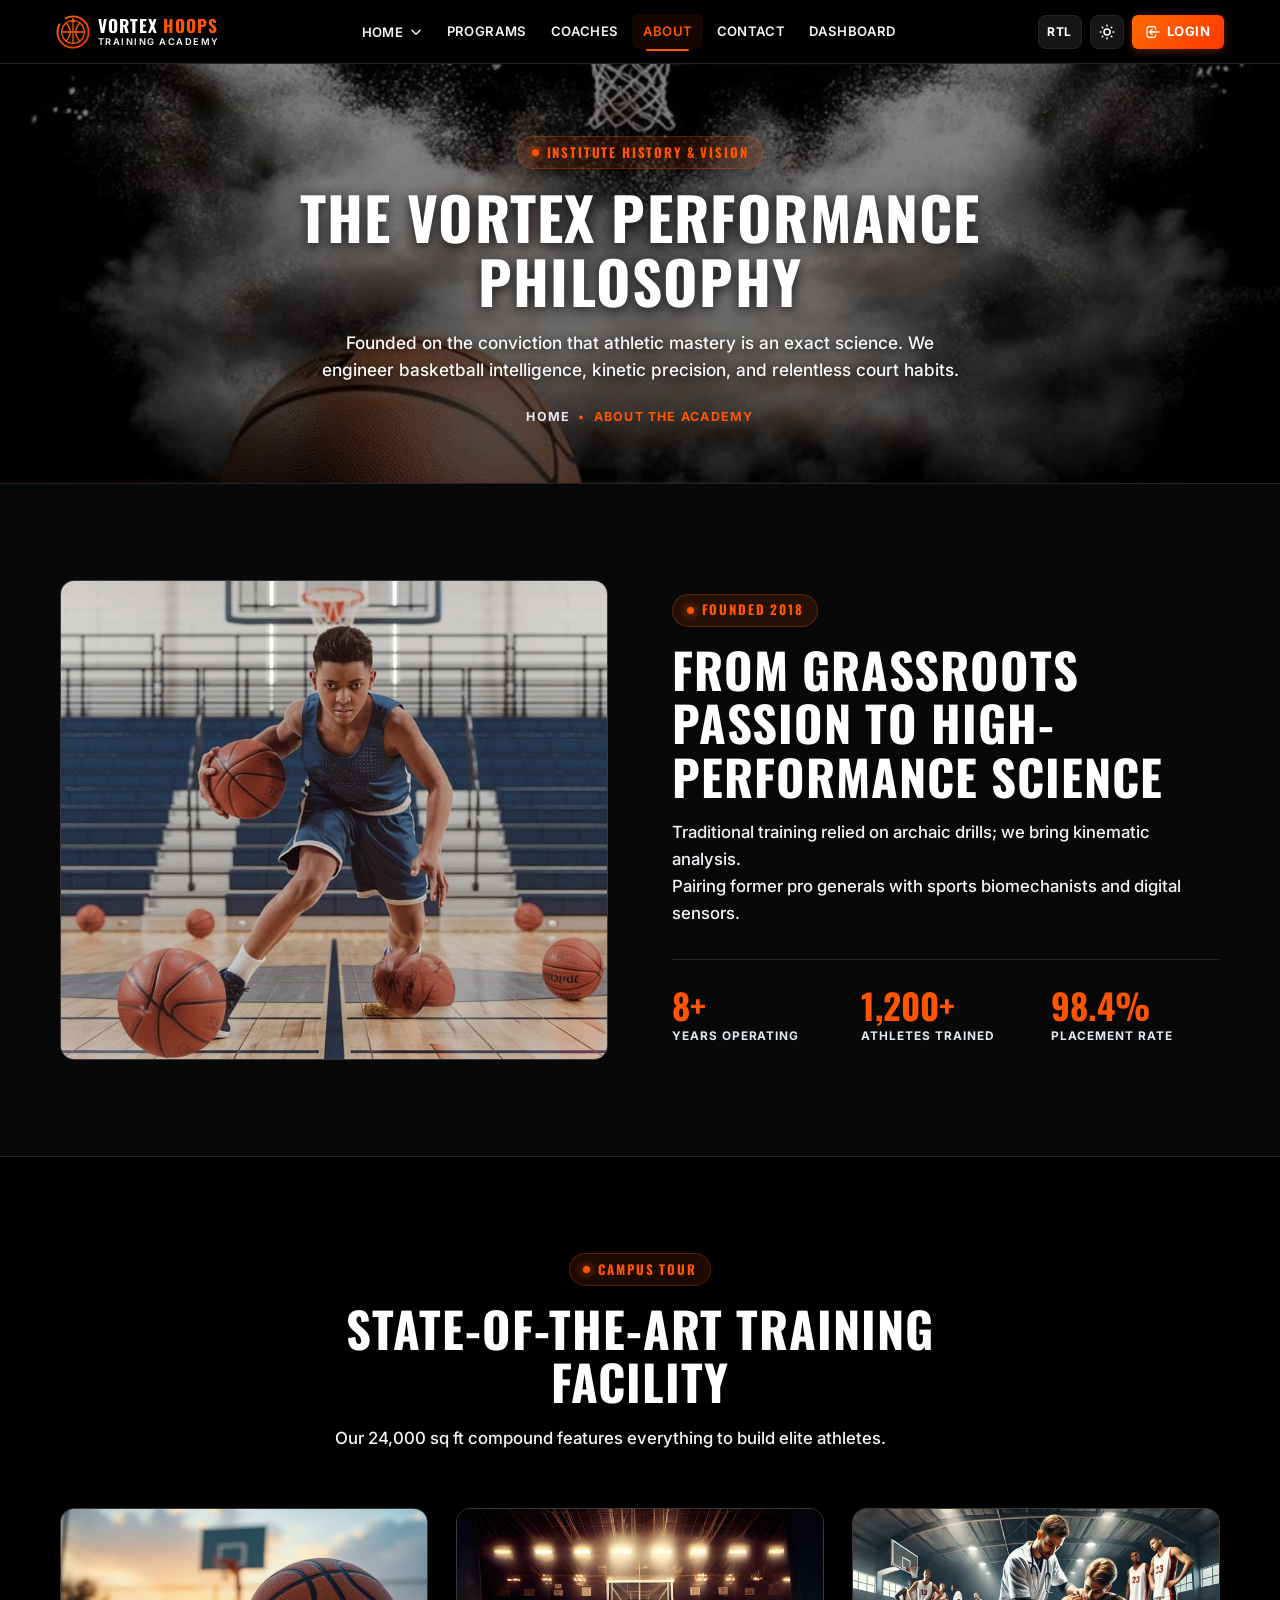
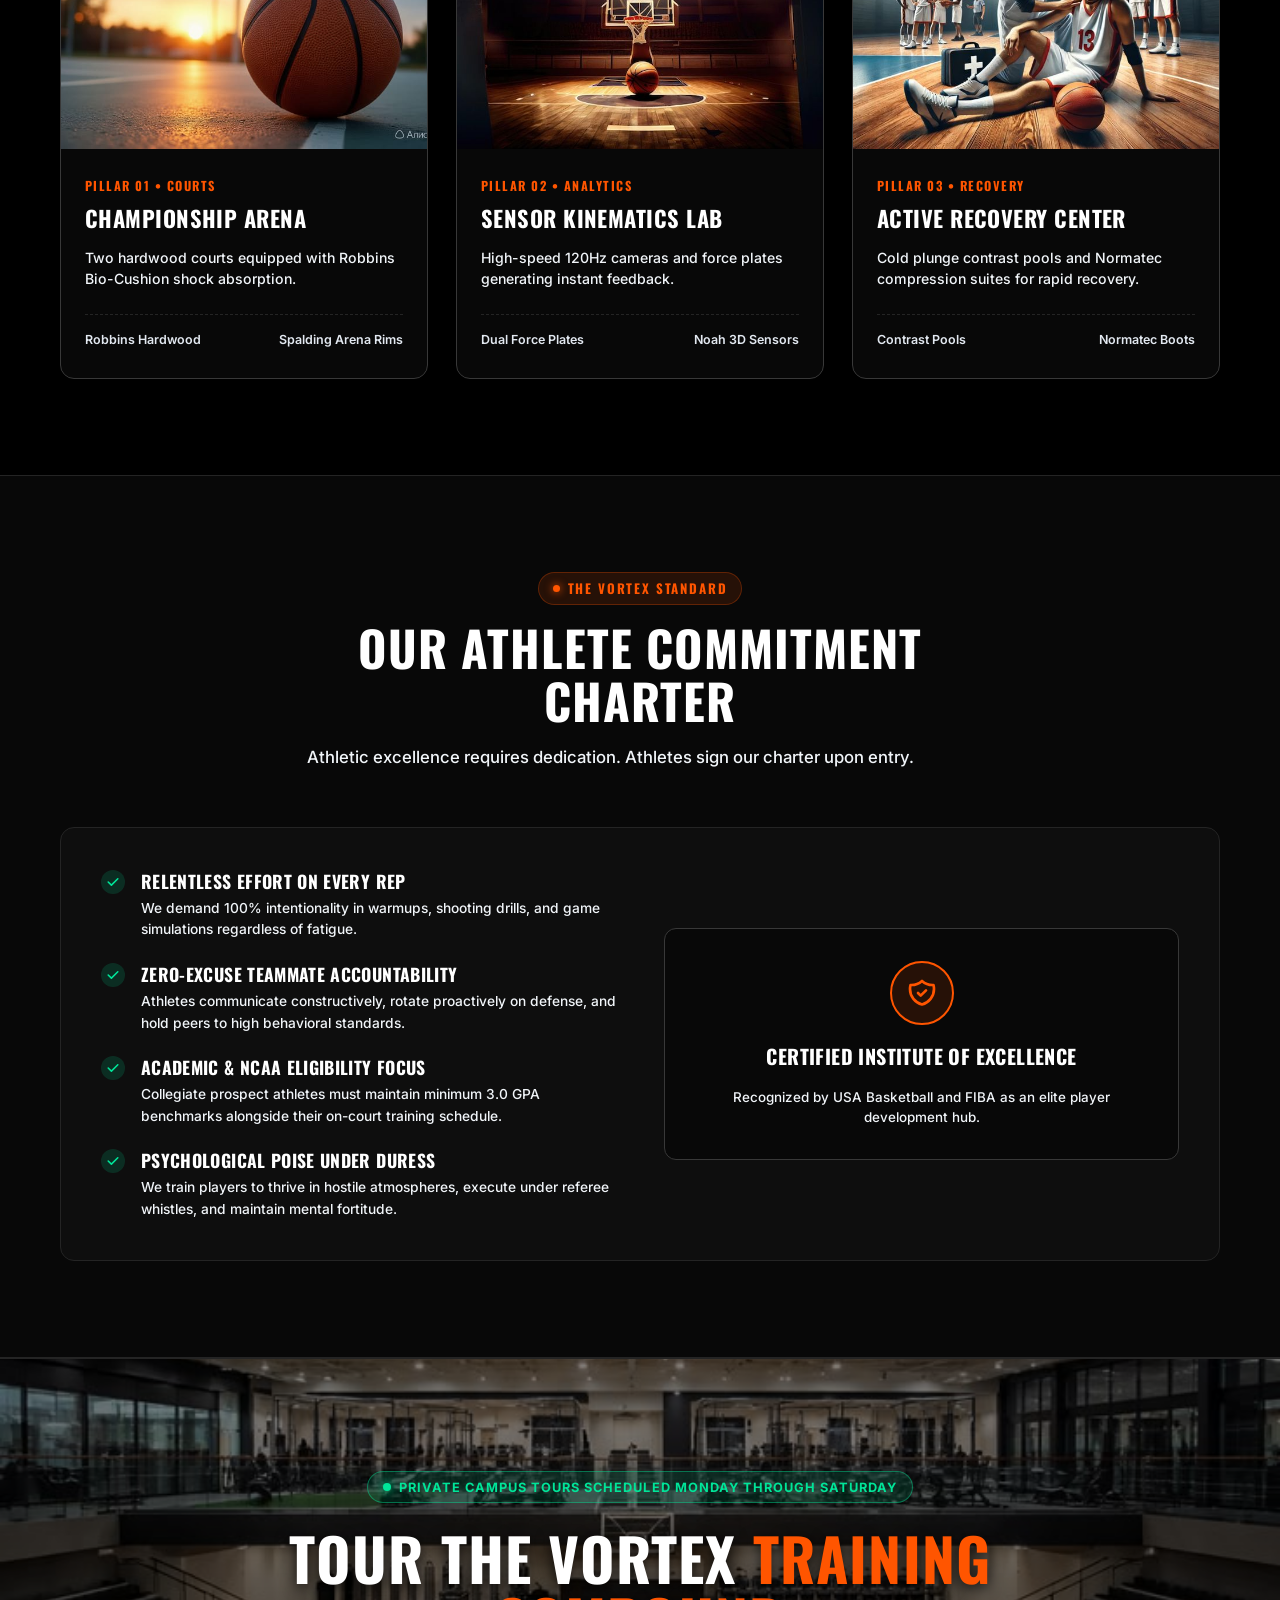
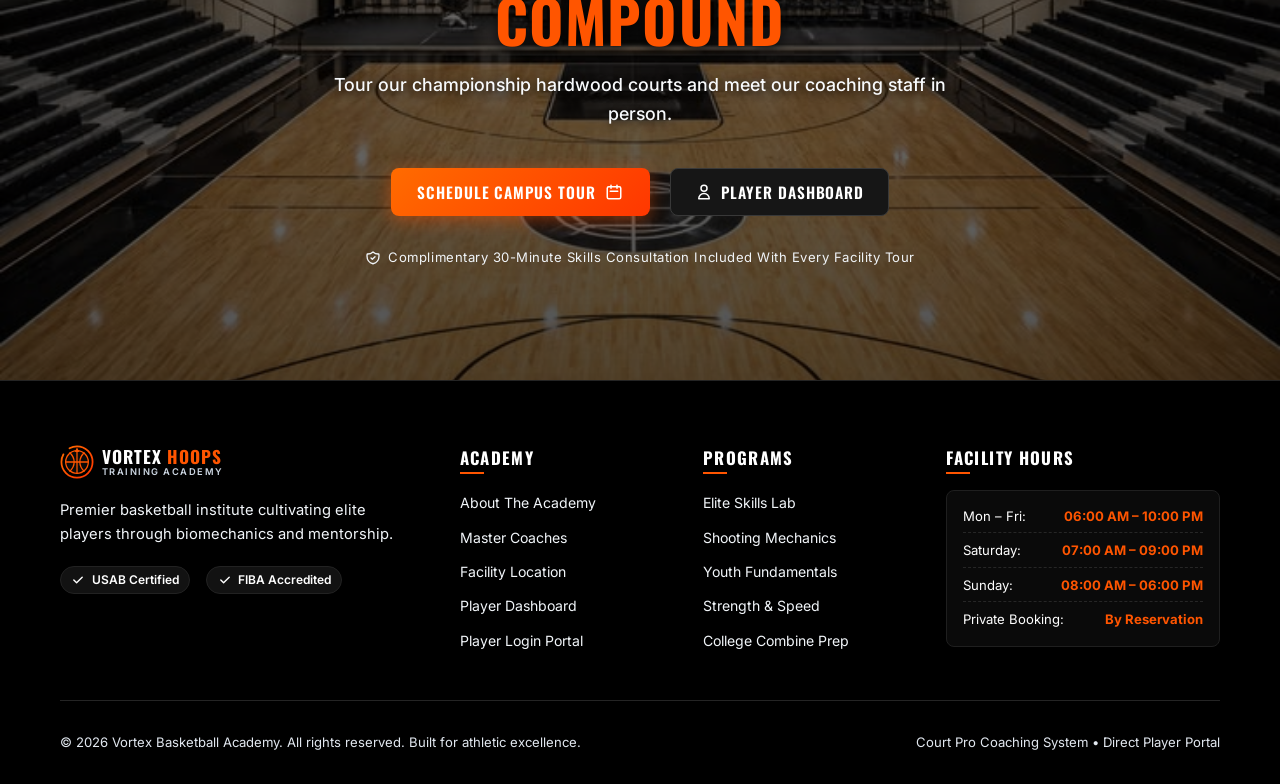
==== commit f4dce531: "update" ====
--- a/about.html
+++ b/about.html
@@ -76,11 +76,11 @@
         <!-- 4. About -->
         <a href="about.html" class="nav-link active">About</a>
 
-        <!-- 5. Dashboard -->
+        <!-- 5. Contact -->
+        <a href="contact.html" class="nav-link">Contact</a>
+
+        <!-- 6. Dashboard -->
         <a href="dashboard.html" class="nav-link">Dashboard</a>
-
-        <!-- 6. Contact -->
-        <a href="contact.html" class="nav-link">Contact</a>
       </nav>
 
       <!-- Header Action Controls -->
@@ -176,14 +176,14 @@
           <a href="about.html" class="mobile-nav-link active">About</a>
         </li>
 
-        <!-- 5. Dashboard -->
+        <!-- 5. Contact -->
+        <li>
+          <a href="contact.html" class="mobile-nav-link">Contact</a>
+        </li>
+
+        <!-- 6. Dashboard -->
         <li>
           <a href="dashboard.html" class="mobile-nav-link">Dashboard</a>
-        </li>
-
-        <!-- 6. Contact -->
-        <li>
-          <a href="contact.html" class="mobile-nav-link">Contact</a>
         </li>
       </ul>
 
@@ -600,8 +600,8 @@
           <ul class="footer-link-list">
             <li><a href="about.html">About The Academy</a></li>
             <li><a href="coaches.html">Master Coaches</a></li>
+            <li><a href="contact.html">Facility Location</a></li>
             <li><a href="dashboard.html">Player Dashboard</a></li>
-            <li><a href="contact.html">Facility Location</a></li>
             <li><a href="login.html">Player Login Portal</a></li>
           </ul>
         </div>
--- a/assets/css/style.css
+++ b/assets/css/style.css
@@ -1601,6 +1601,8 @@
 .section-eyebrow {
   display: inline-flex;
   align-items: center;
+  width: fit-content;
+  max-width: 100%;
   gap: 0.5rem;
   font-family: 'Oswald', sans-serif;
   font-size: 0.82rem;
@@ -1613,6 +1615,21 @@
   padding: 0.35rem 0.85rem;
   border-radius: 999px;
   margin-bottom: 1rem;
+}
+
+.inner-hero-content .section-eyebrow,
+.hero-home2-content .section-eyebrow,
+.section-header-center .section-eyebrow,
+.cta-box-inner .section-eyebrow {
+  align-self: center !important;
+  margin-left: auto !important;
+  margin-right: auto !important;
+}
+
+.form-info-col .section-eyebrow {
+  align-self: flex-start;
+  margin-left: 0;
+  margin-right: 0;
 }
 
 .section-eyebrow::before {
@@ -5302,6 +5319,7 @@
 .form-info-col {
   display: flex;
   flex-direction: column;
+  align-items: flex-start;
 }
 
 .form-info-points {
--- a/assets/css/responsive.css
+++ b/assets/css/responsive.css
@@ -179,8 +179,43 @@
     gap: 1.15rem;
   }
 
+  /* Dashboard Welcome Card Responsive Alignment (1032px) */
+  .portal-section-welcome {
+    flex-direction: column !important;
+    align-items: flex-start !important;
+    gap: 1.25rem !important;
+    padding: 1.5rem 1.75rem !important;
+  }
+
+  .portal-welcome-text,
+  .portal-section-welcome > div:first-child {
+    width: 100% !important;
+  }
+
+  .portal-welcome-title {
+    font-size: 1.85rem !important;
+    line-height: 1.2 !important;
+    margin-bottom: 0.5rem !important;
+    white-space: normal !important;
+  }
+
+  .portal-welcome-protocol {
+    font-size: 0.9rem !important;
+    line-height: 1.55 !important;
+    max-width: 100% !important;
+  }
+
   .portal-welcome-actions {
-    flex-wrap: wrap;
+    width: 100% !important;
+    display: flex !important;
+    flex-wrap: wrap !important;
+    align-items: center !important;
+    gap: 0.85rem !important;
+  }
+
+  .portal-welcome-actions a,
+  .portal-welcome-actions button {
+    flex: 0 1 auto !important;
   }
   .progression-mosaic-grid {
     grid-template-columns: 1fr 1fr;
@@ -361,20 +396,26 @@
     text-align: center;
   }
 
-  /* Programs Page Tablet Stacks */
+  /* Programs Page Tablet Alignment (1024px) */
   .program-tiers-grid {
-    grid-template-columns: 1fr;
-    max-width: 600px;
+    grid-template-columns: repeat(3, 1fr);
+    gap: 1.5rem;
+    max-width: 100%;
     margin: 0 auto;
   }
 
   .masterclass-row {
-    grid-template-columns: 1fr;
-    gap: 2.5rem;
+    display: grid;
+    grid-template-columns: 1fr 1fr;
+    align-items: center;
+    gap: 3rem;
+    margin-bottom: 3.5rem;
   }
 
   .masterclass-media-frame {
-    height: 320px;
+    height: 340px;
+    border-radius: 14px;
+    overflow: hidden;
   }
 
   /* Coaches Page Tablet Stacks */
@@ -736,6 +777,25 @@
     height: 380px;
   }
 
+  /* Programs Page Mobile / Tablet Stack (<= 768px) */
+  .program-tiers-grid {
+    grid-template-columns: 1fr;
+    max-width: 540px;
+    margin: 0 auto;
+    gap: 1.75rem;
+  }
+
+  .masterclass-row {
+    grid-template-columns: 1fr;
+    gap: 2rem;
+    margin-bottom: 3rem;
+  }
+
+  .masterclass-media-frame {
+    height: 280px;
+    order: -1;
+  }
+
   .progression-mosaic-grid {
     grid-template-columns: 1fr;
     gap: 1.25rem;
